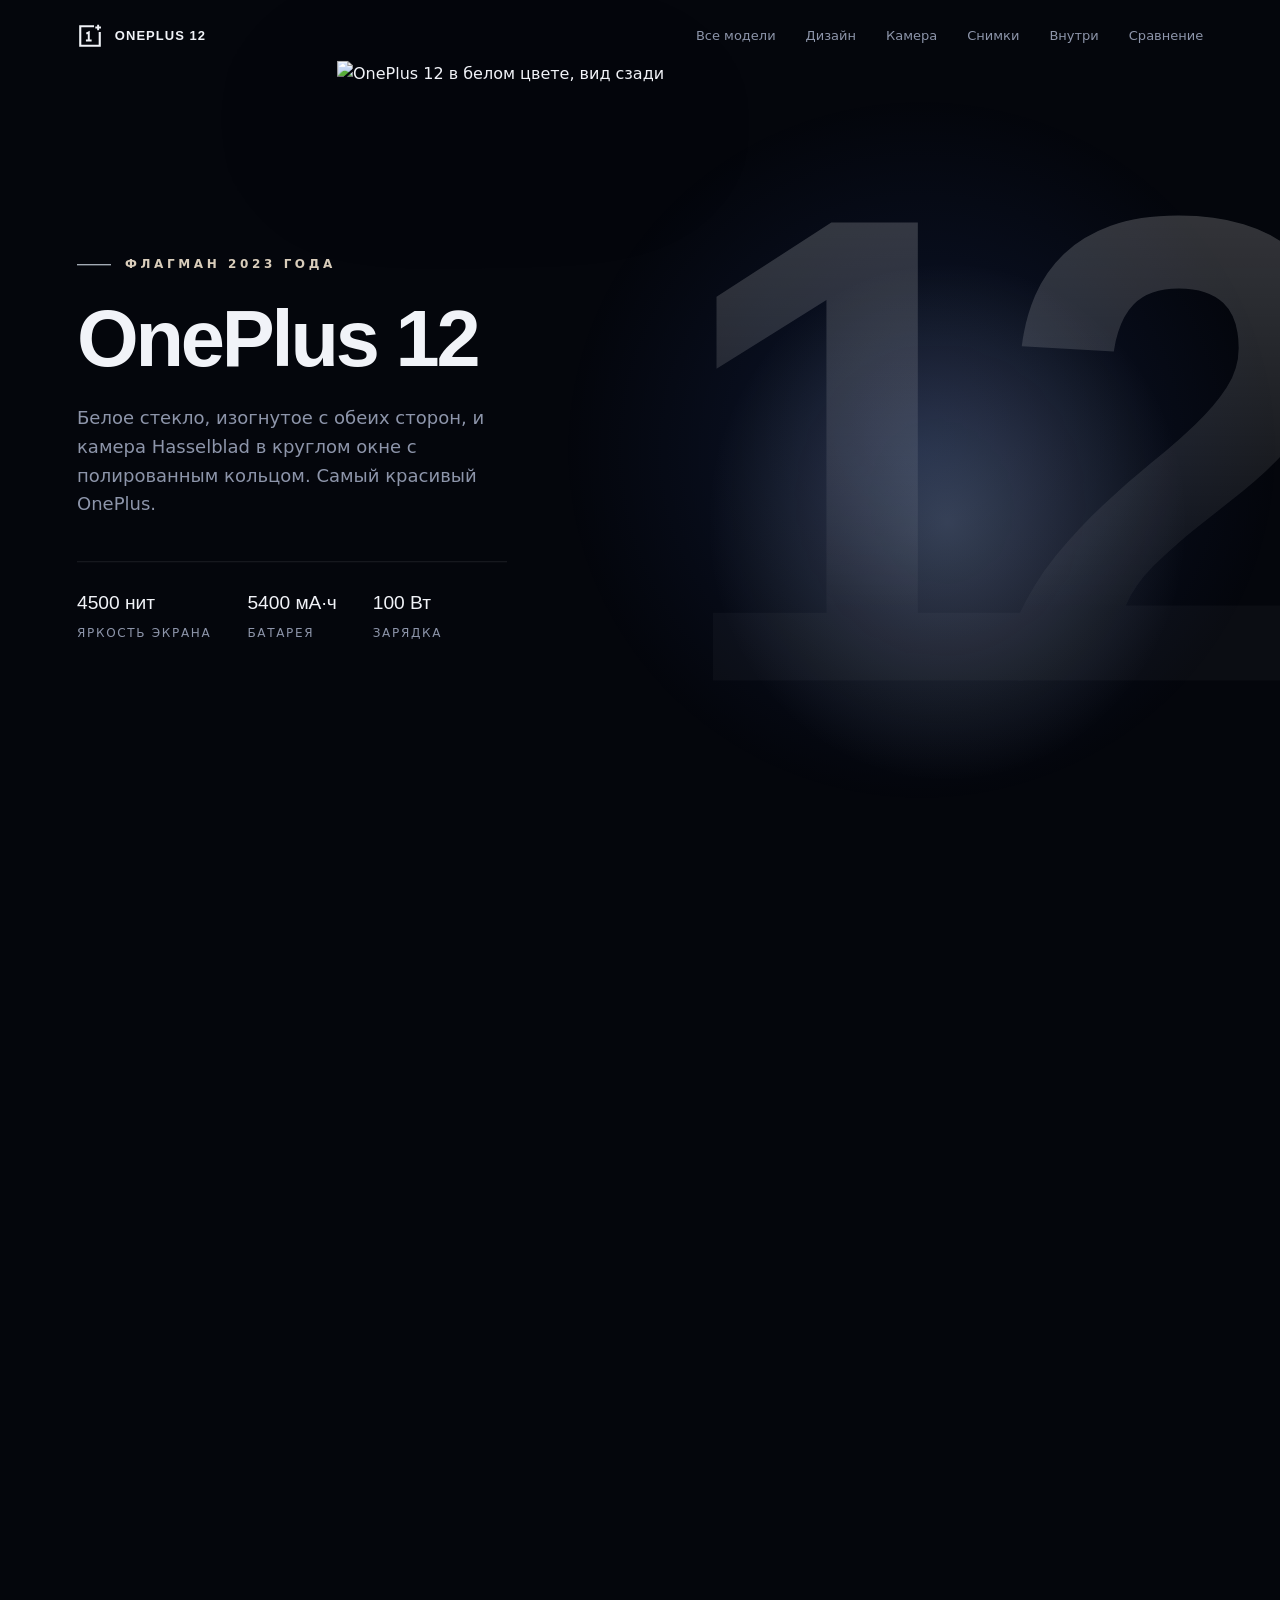
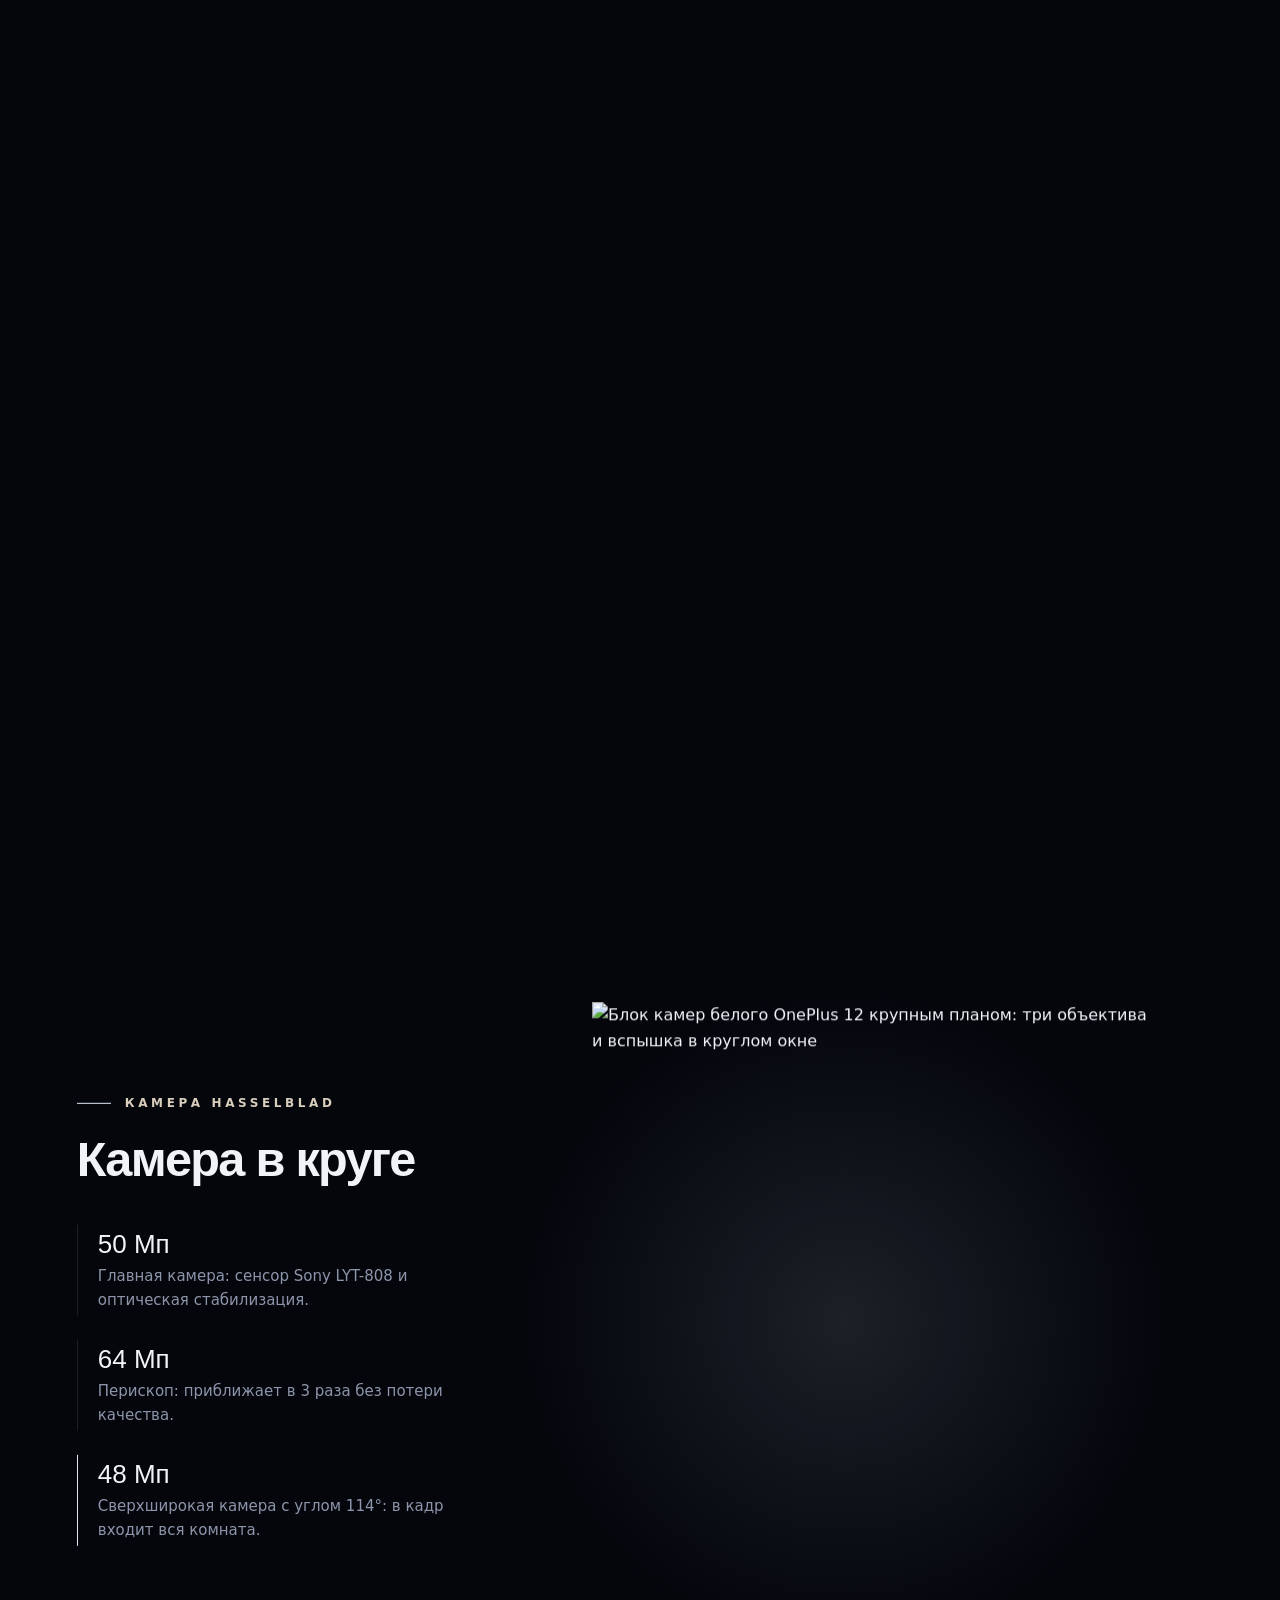
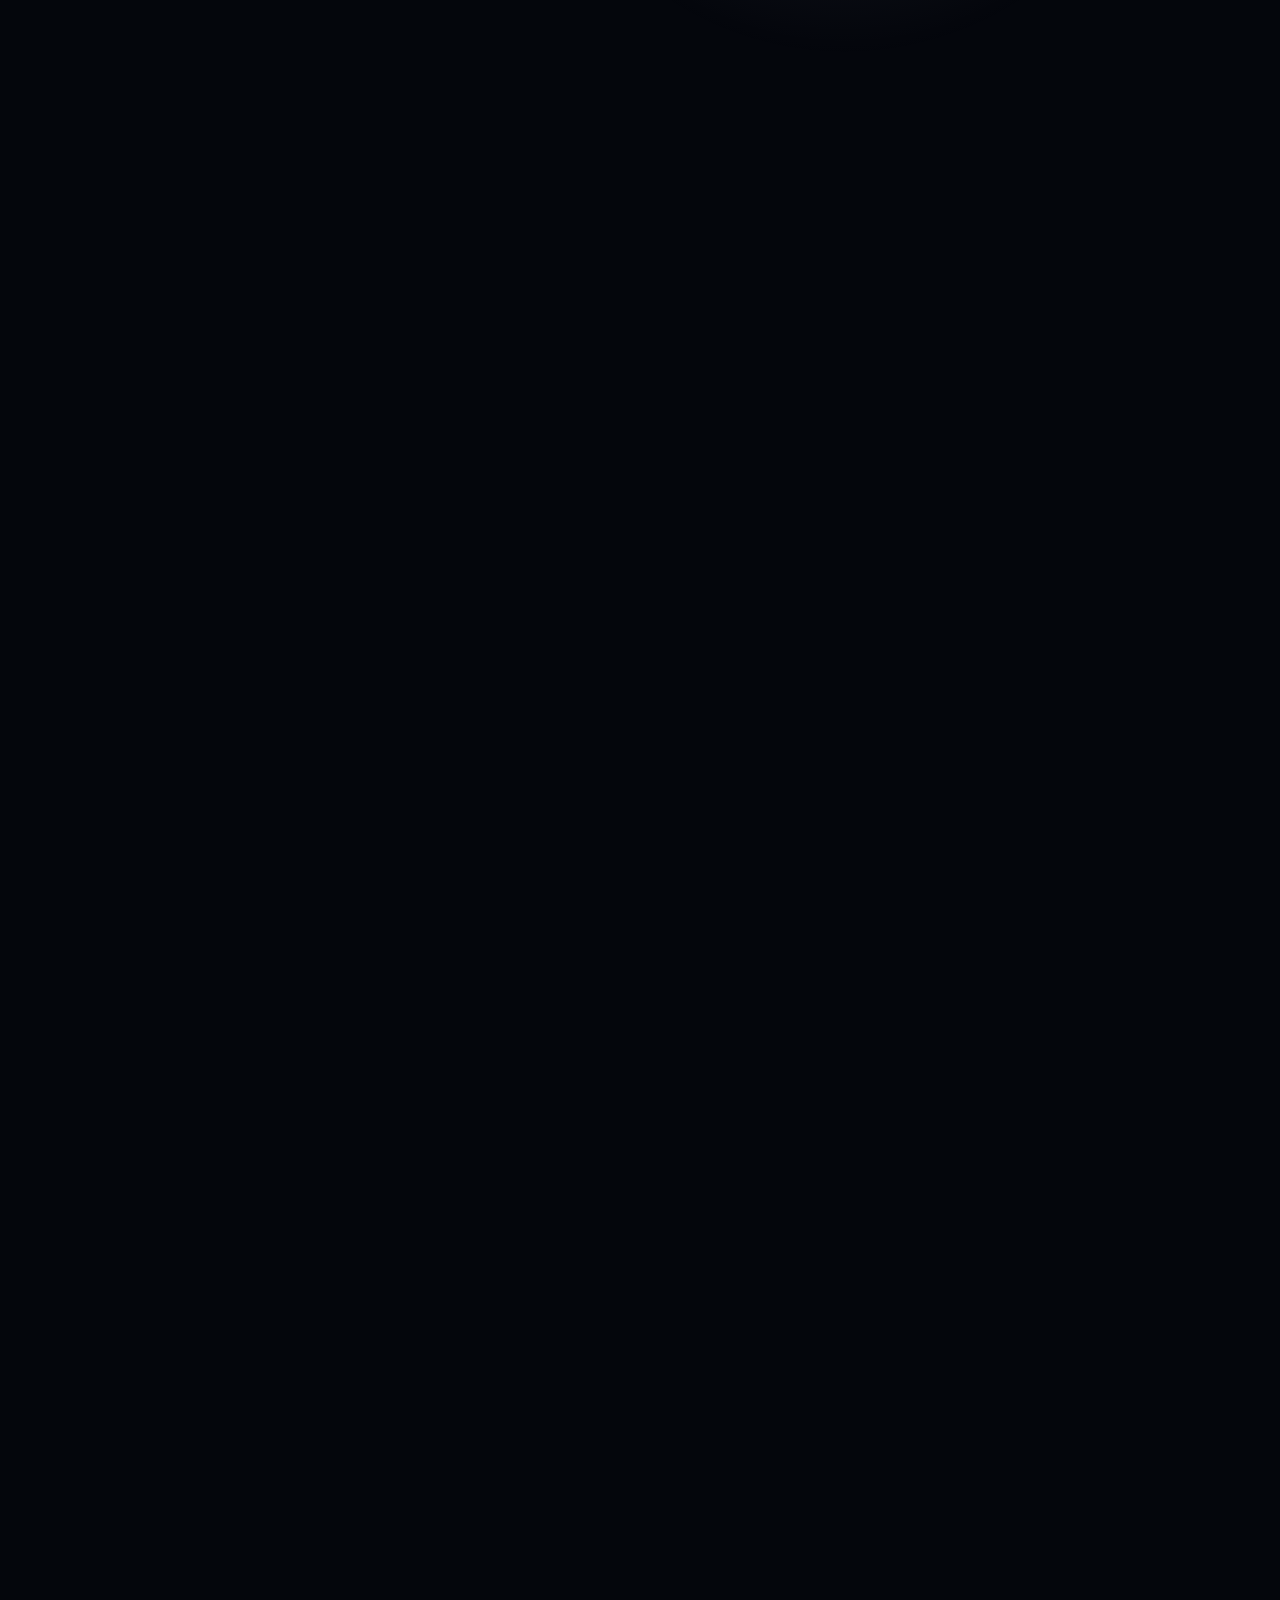
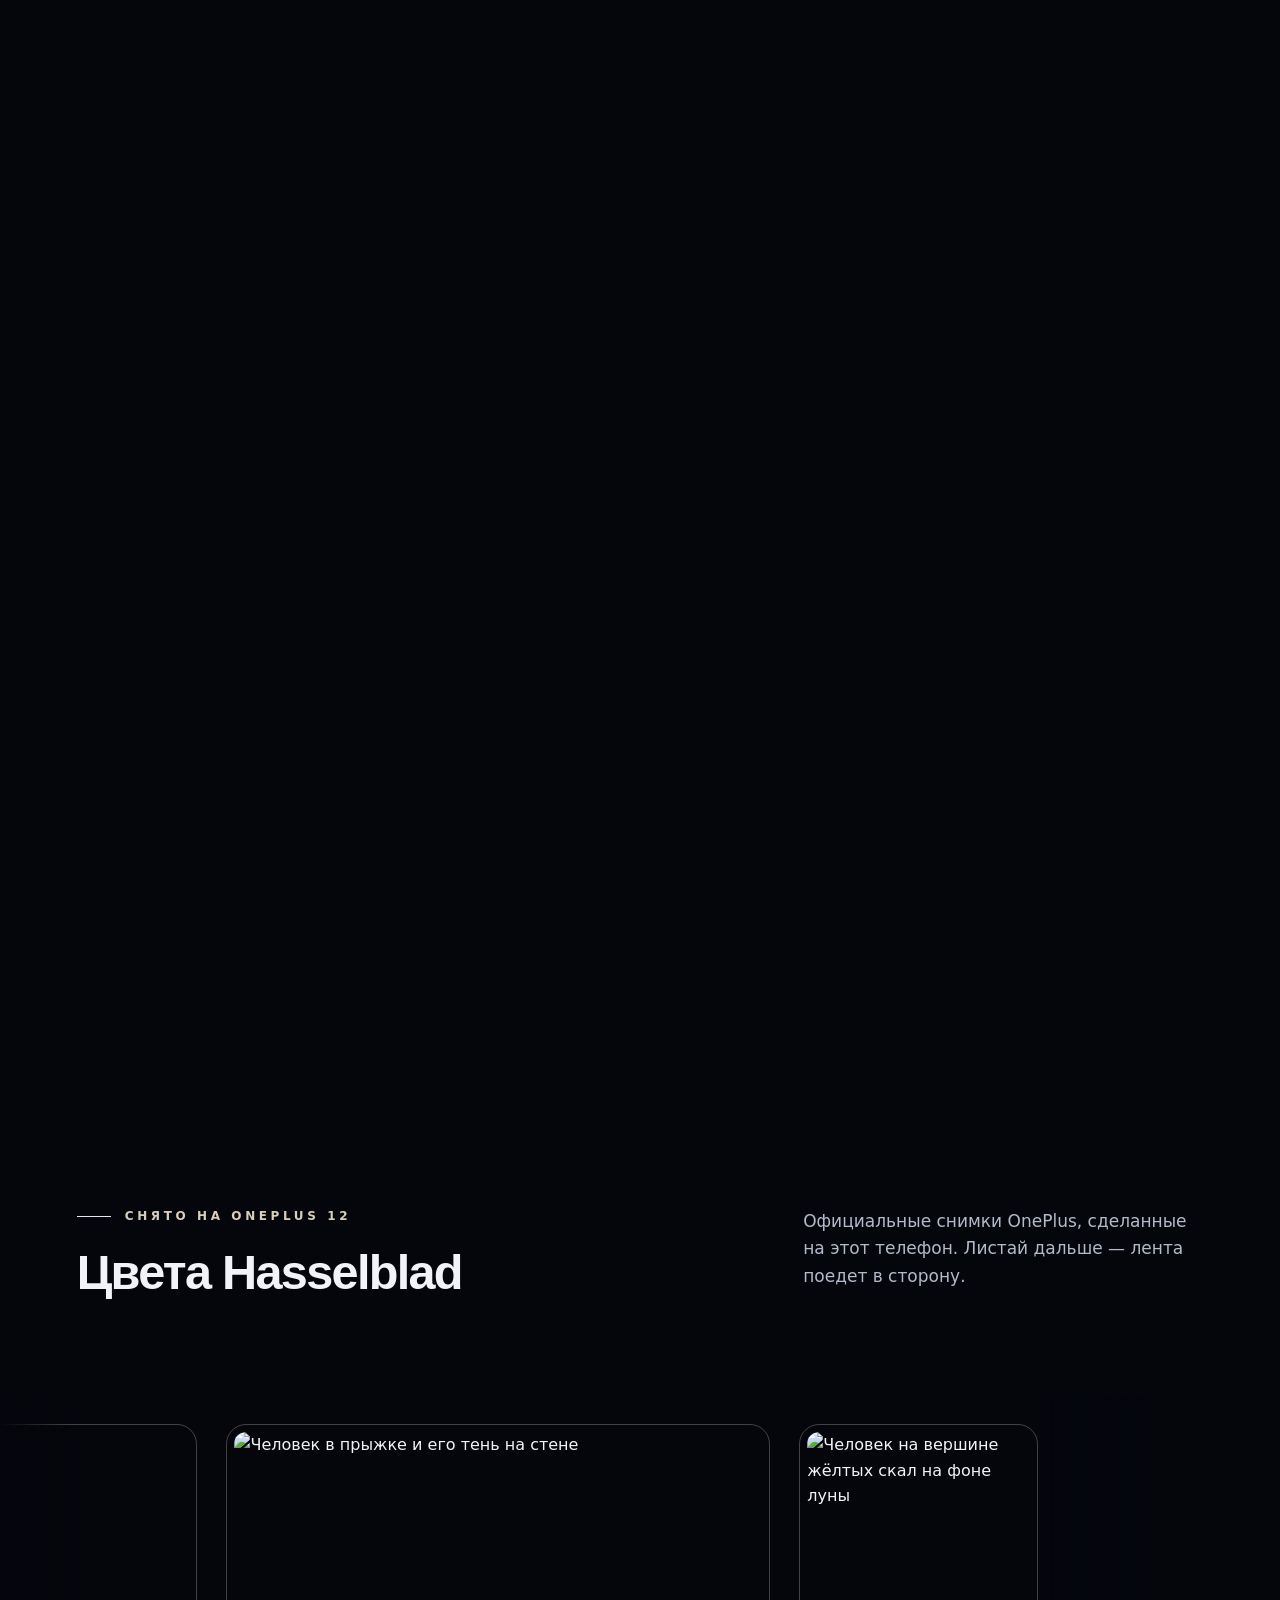
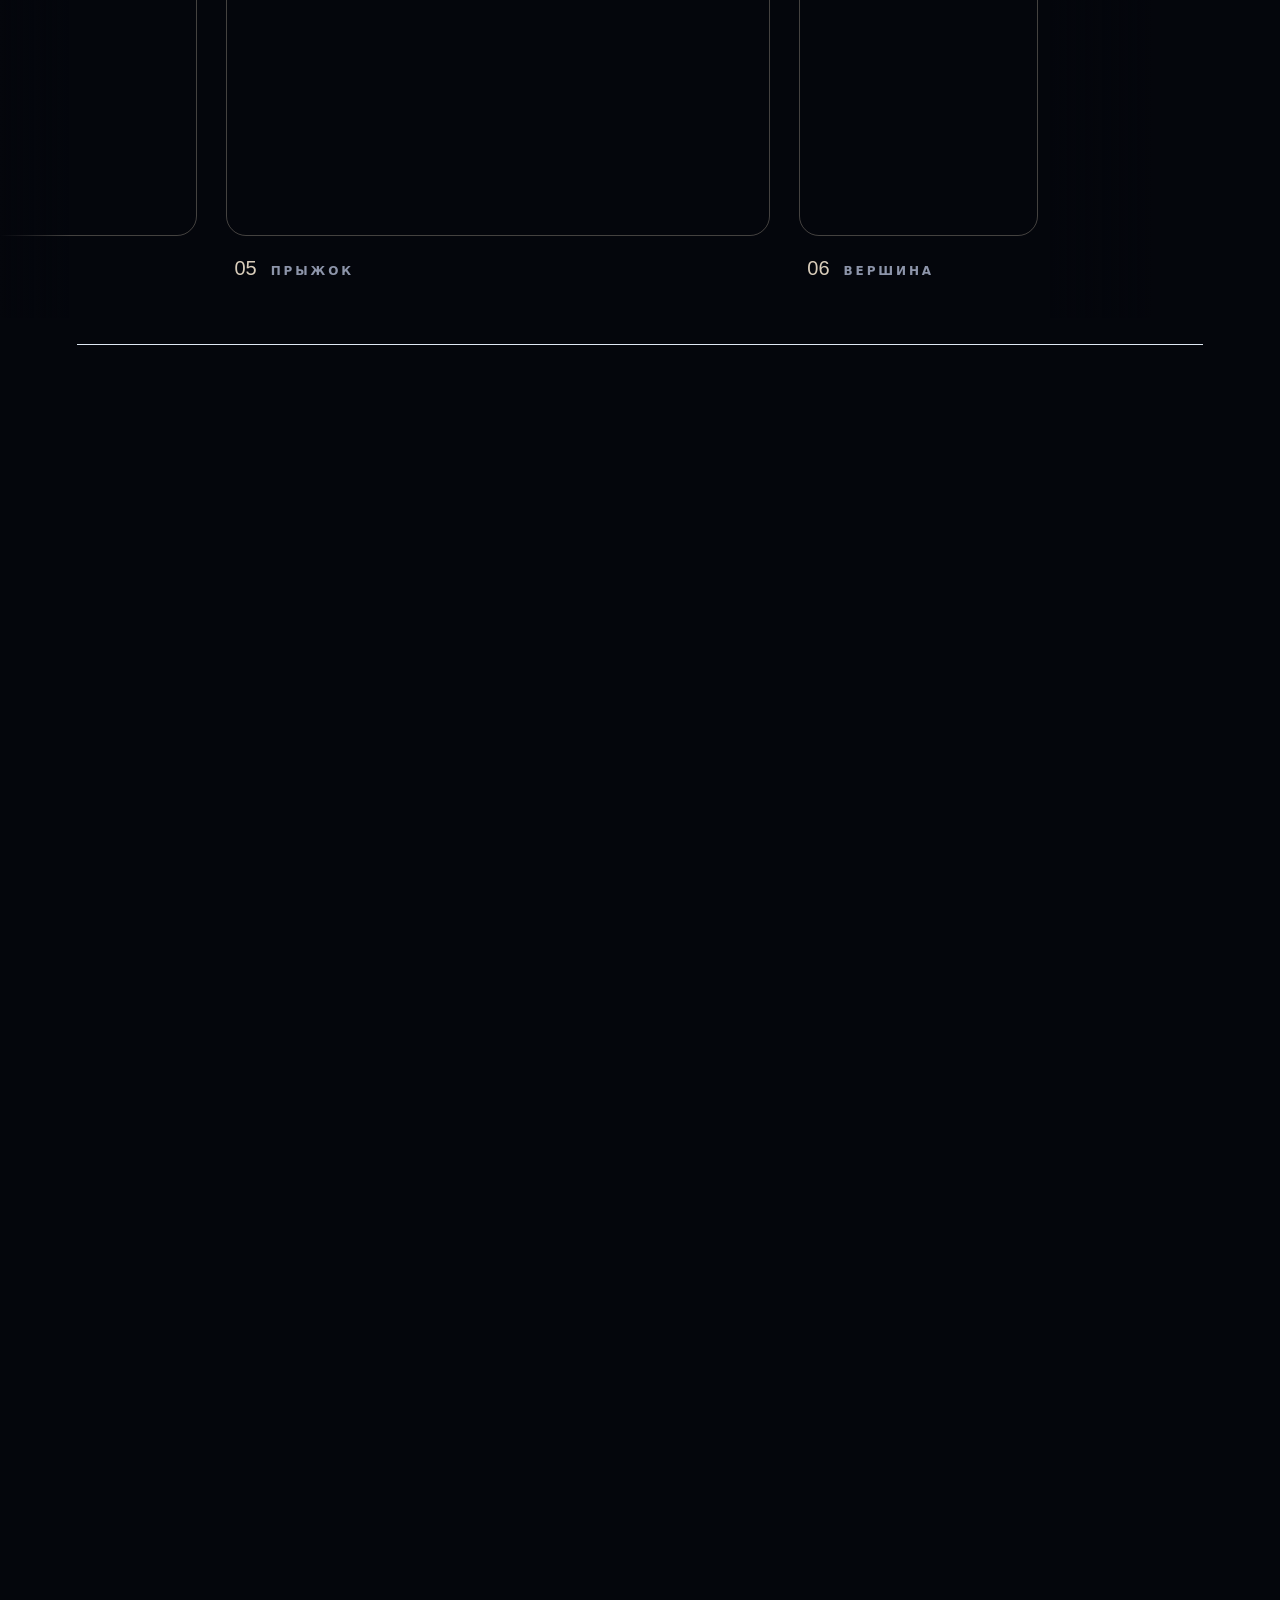
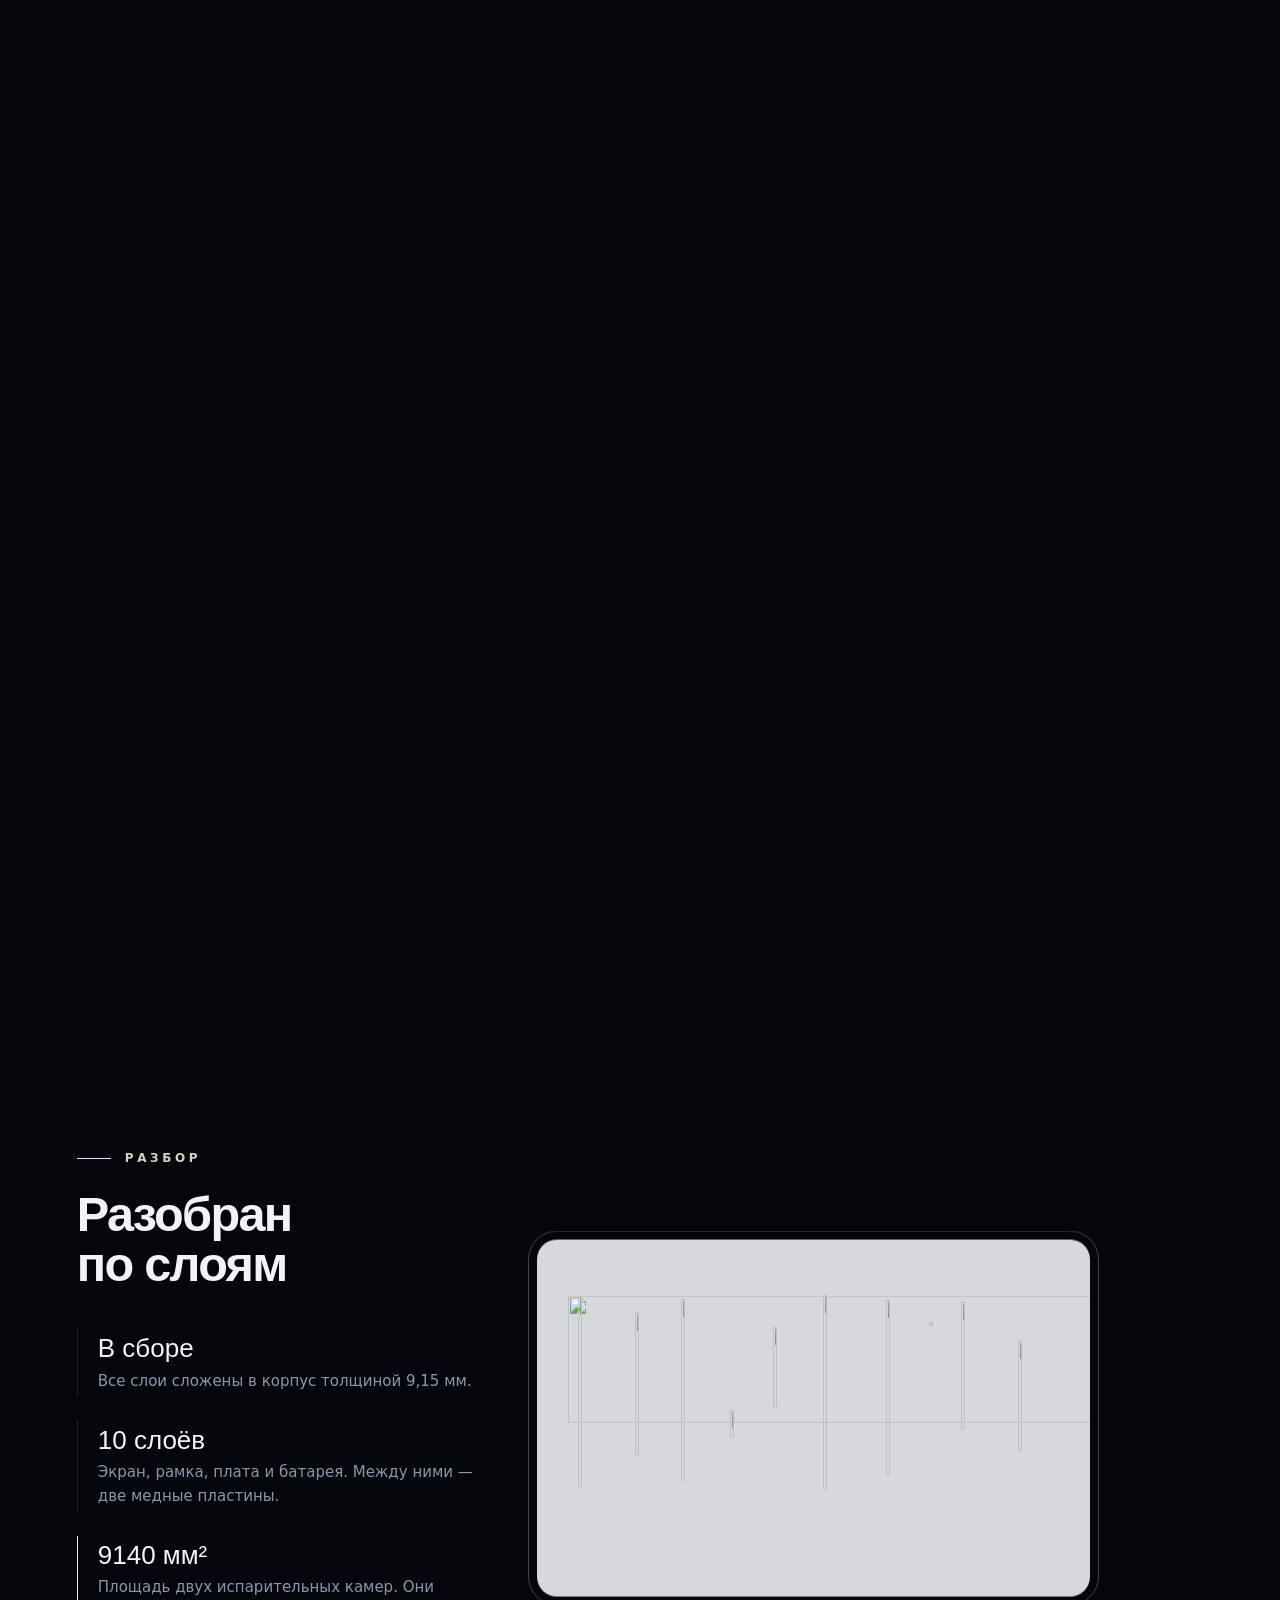
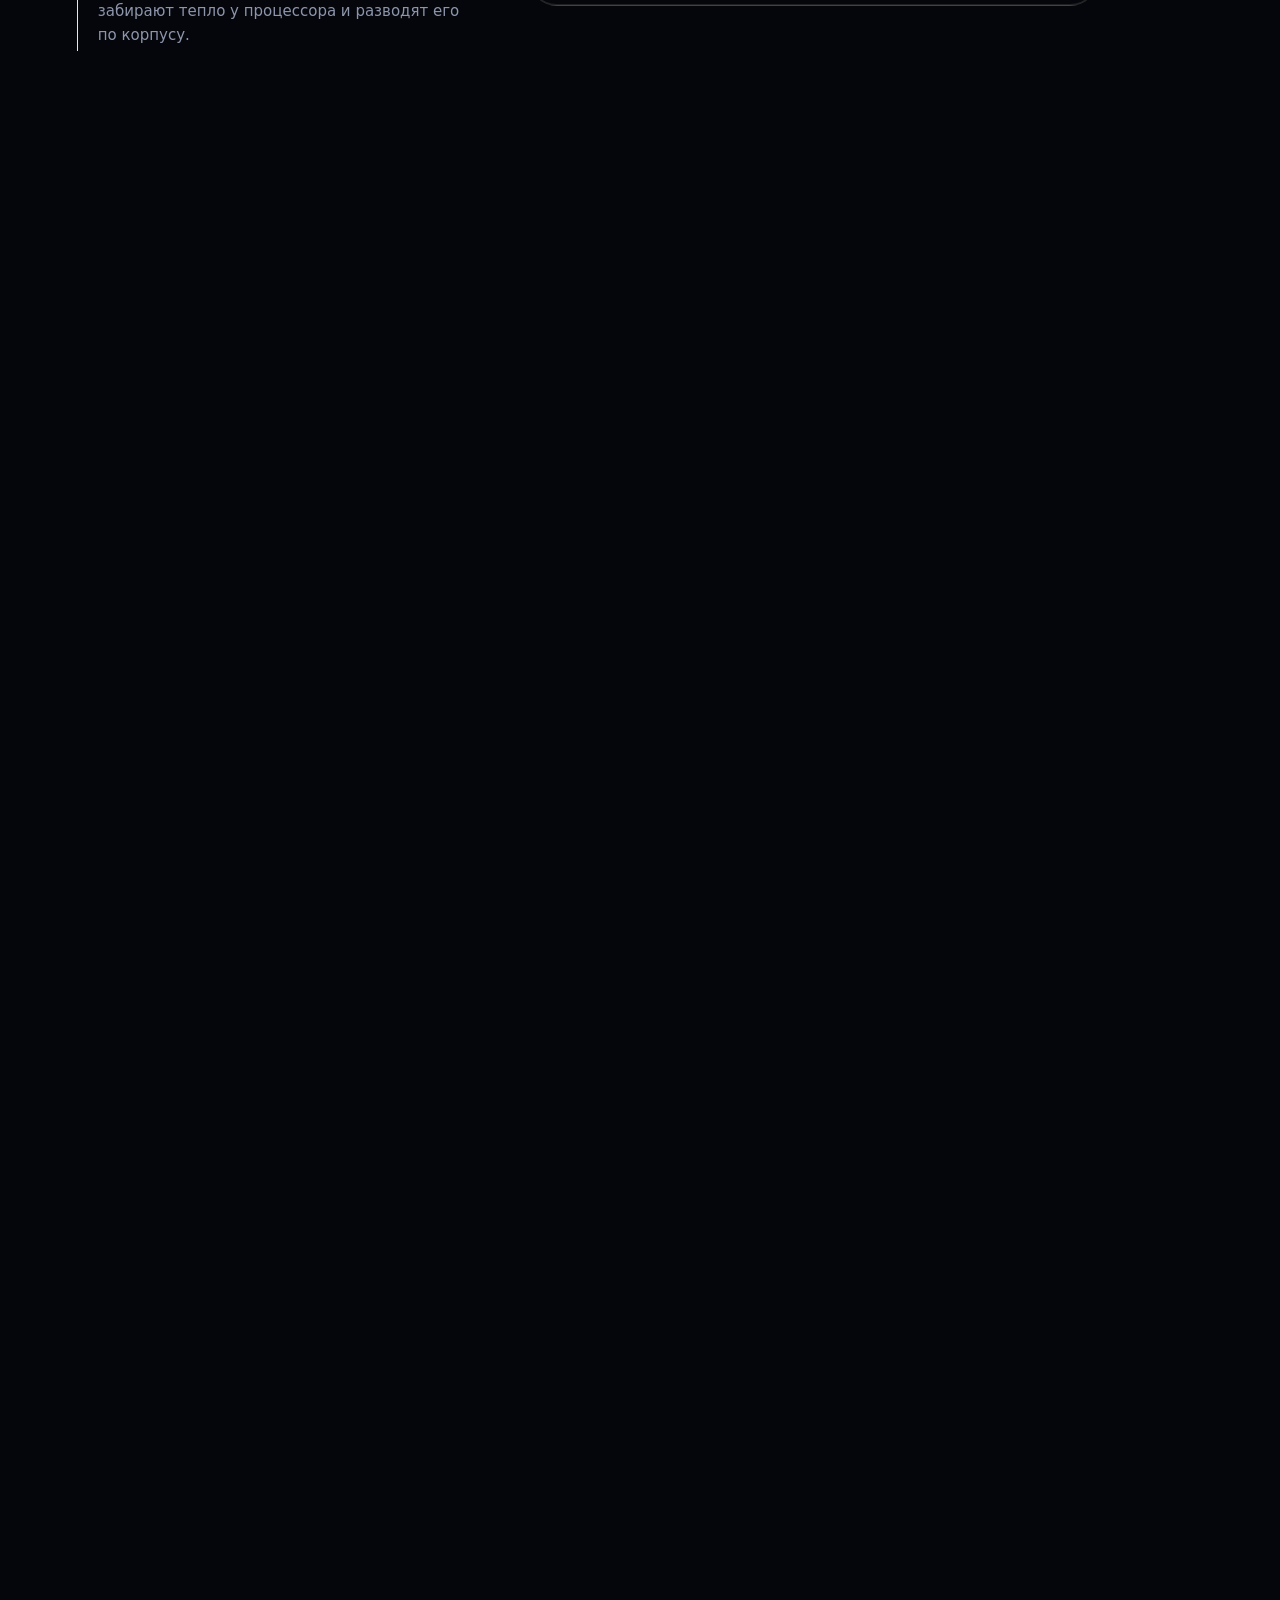
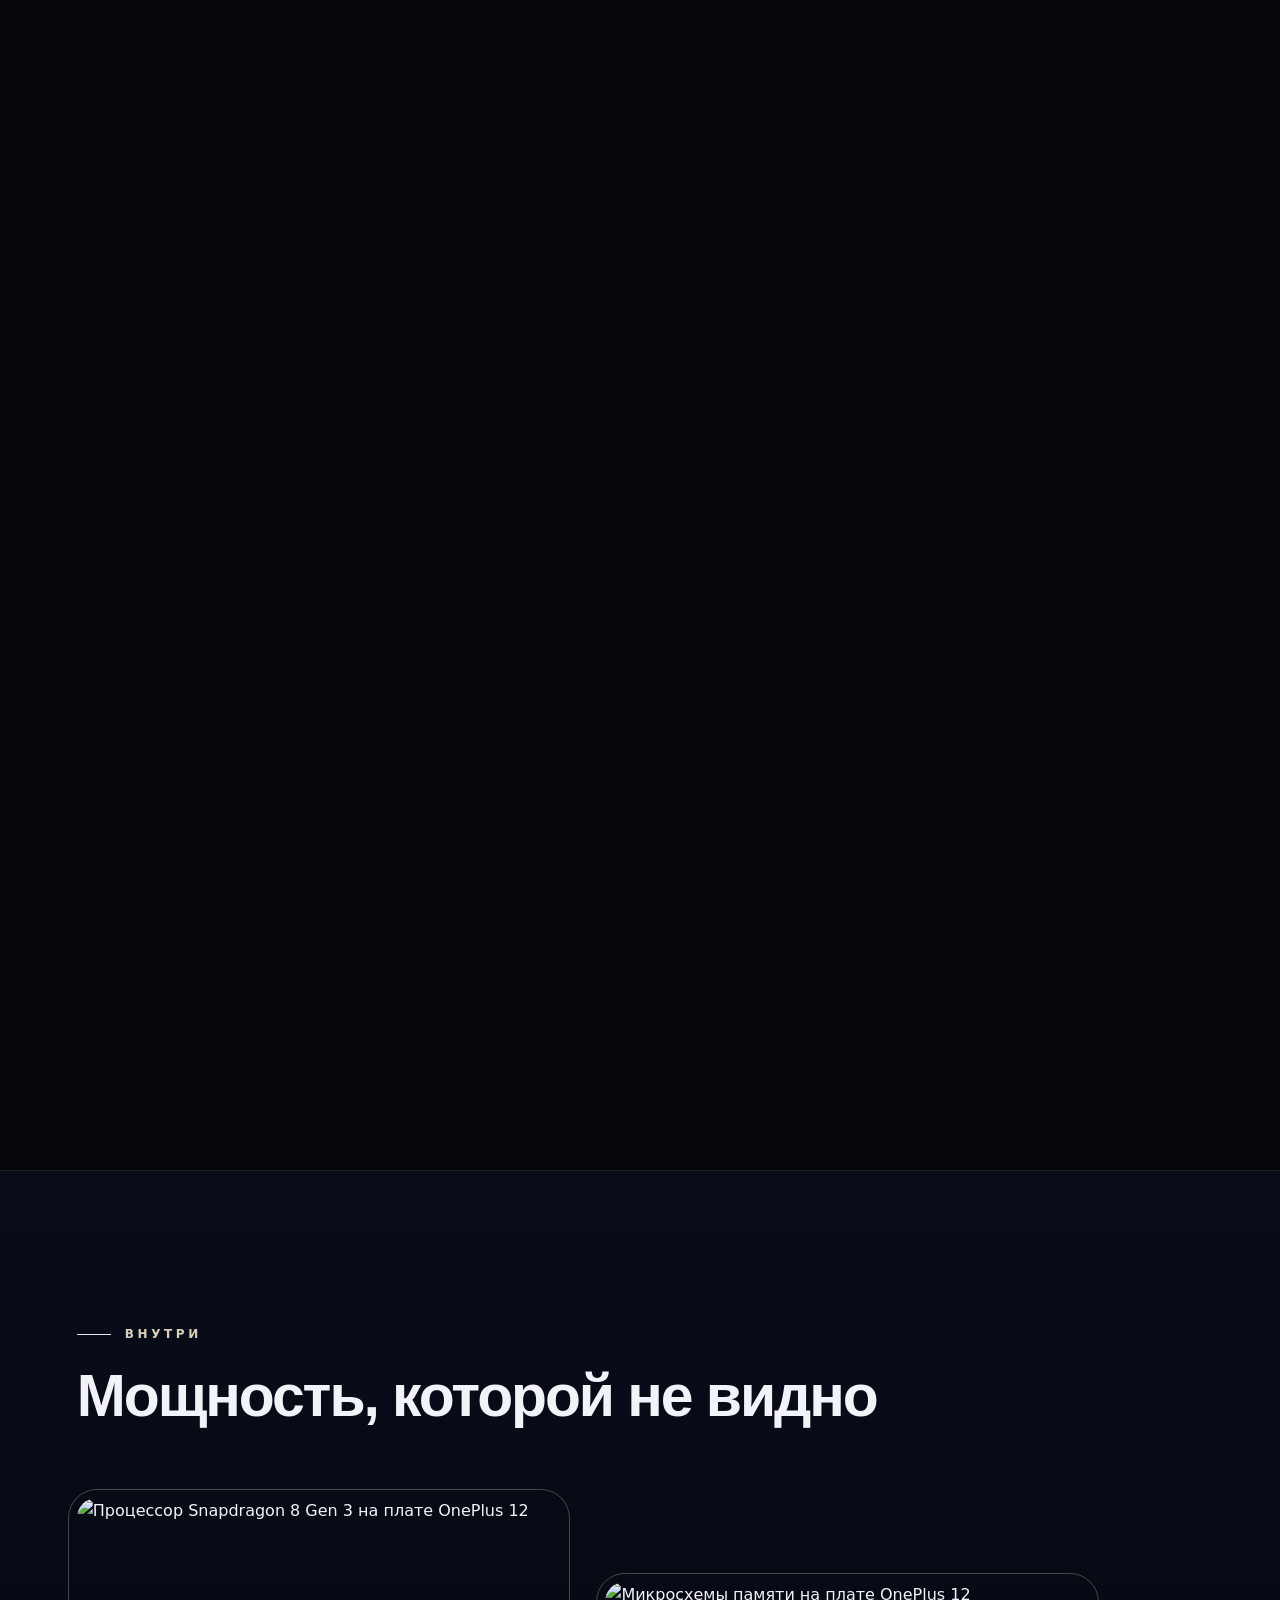
==== 12.html @ 69e53eea "Add files via upload" ====
<!DOCTYPE html>
<html lang="ru">
<head>
  <meta charset="UTF-8">
  <!-- Правила безопасности: странице разрешено брать скрипты, стили, шрифты и картинки только из папки самого сайта.
       Чужой скрипт, даже если его как-то подсунут в страницу, браузер не выполнит -->
  <meta http-equiv="Content-Security-Policy" content="default-src 'self'; script-src 'self'; style-src 'self' 'unsafe-inline'; img-src 'self' data: blob:; font-src 'self'; connect-src 'self' blob:; media-src 'self'; worker-src 'self' blob:; object-src 'none'; base-uri 'self'; form-action 'none'">
  <meta name="referrer" content="strict-origin-when-cross-origin">
  <meta name="viewport" content="width=device-width, initial-scale=1.0, viewport-fit=cover">
  <title>OnePlus 12 — обзор модели</title>
  <meta name="description" content="OnePlus 12 в белом цвете: дизайн, камера Hasselblad, снимки, разбор по слоям, экран на 4500 нит и сравнение с iPhone 15 Pro Max и Galaxy S23 Ultra.">
  <meta name="theme-color" content="#04060c">
  <link rel="icon" href="favicon.svg" type="image/svg+xml">
  <!-- шрифты лежат в папке сайта (fonts/); два главных начинают грузиться сразу, чтобы заголовки не «прыгали» -->
  <link rel="preload" as="font" type="font/woff2" href="fonts/Unbounded-cyrillic.woff2" crossorigin>
  <link rel="preload" as="font" type="font/woff2" href="fonts/Unbounded-latin.woff2" crossorigin>
  <link rel="preload" as="font" type="font/woff2" href="fonts/Onest-cyrillic.woff2" crossorigin>
  <link rel="preload" as="font" type="font/woff2" href="fonts/Onest-latin.woff2" crossorigin>
  <link rel="stylesheet" href="fonts/fonts.css?v=1">
  <link rel="stylesheet" href="style.css?v=34">
  <link rel="stylesheet" href="twelve.css?v=10">
</head>
<!-- data-phone — ключ модели в data.js; класс is-12 включает оформление этой страницы из twelve.css -->
<body class="is-12" data-phone="12">

  <a class="skip-link" href="#specs">Перейти к характеристикам</a>

  <header class="bar" id="bar">
    <a class="brand" href="index.html" aria-label="Ко всем моделям OnePlus">
      <svg class="brand-mark" viewBox="0 0 32 32" aria-hidden="true"><path d="M21 4H4v24h24V11" fill="none" stroke="currentColor" stroke-width="2.6"/><path d="M14.5 21.5v-10l-3 1.6M11 21.5h7M26 2v7M22.5 5.5h7" fill="none" stroke="currentColor" stroke-width="2.4"/></svg>
      <span id="brandName">OnePlus 12</span>
    </a>
    <nav class="bar-nav">
      <a href="index.html">Все модели</a>
      <a href="#design">Дизайн</a>
      <a href="#camera">Камера</a>
      <a href="#photos">Снимки</a>
      <a href="#inside">Внутри</a>
      <a href="#versus">Сравнение</a>
    </nav>
  </header>

  <!-- Боковая навигация: точка текущего раздела вытягивается и показывает название -->
  <nav class="rail" id="rail" aria-label="Разделы страницы">
    <a href="#design"><span>Дизайн</span></a>
    <a href="#camera"><span>Камера</span></a>
    <a href="#photos"><span>Снимки</span></a>
    <a href="#layers"><span>Слои</span></a>
    <a href="#inside"><span>Внутри</span></a>
    <a href="#specs"><span>Цифры</span></a>
    <a href="#versus"><span>Сравнение</span></a>
  </nav>

  <main id="top">

    <!-- ===== Первый экран: живой объёмный телефон в белом цвете. Пока экран листают, он разворачивается лицом ===== -->
    <!-- Каждая .scene задаёт длину прокрутки, а .pin внутри «прилипает» к экрану на это время -->
    <!-- Телефон рисует hero-live.js в холсте; пока он грузится, на его месте официальный снимок -->
    <section class="scene scene-hero" data-scene="hero">
      <div class="pin">
        <div class="glow glow-hero" aria-hidden="true"></div>
        <div class="bigword" id="heroWord" aria-hidden="true"></div>
        <div class="hero-phone" id="heroPhone"><img decoding="async" id="heroImage" src="assets/home/12-white.webp" alt="OnePlus 12 в белом цвете, вид сзади" width="1080" height="1080"><canvas id="heroCanvas" aria-hidden="true"></canvas></div>
        <div class="hero-copy" id="heroCopy">
          <p class="kicker" id="heroKicker"></p>
          <h1 id="heroName"></h1>
          <p class="lead" id="heroLead"></p>
          <ul class="facts" id="heroFacts"></ul>
        </div>
        <!-- второй текст первого экрана: появляется, когда телефон развернулся экраном -->
        <div class="hero-after" id="heroAfter">
          <p class="kicker">Экран</p>
          <h2>4500 нит</h2>
          <p class="shot-text">Экран 6,82 дюйма с разрешением 2K. В пике он светит на 4500 нит: когда OnePlus 12 вышел, ярче не было ни у одного телефона.</p>
          <ul class="stats">
            <li><b>6,82</b><span>дюйма</span></li>
            <li><b>120</b><span>Гц</span></li>
            <li><b>510</b><span>точек на дюйм</span></li>
          </ul>
        </div>
      </div>
    </section>

    <!-- ===== Дизайн: официальный снимок белого телефона проявляется кругом света, как от включённой лампы. Двигает twelve.js ===== -->
    <section class="scene scene-light" id="design" data-scene="light">
      <div class="pin">
        <div class="light-frame">
          <img decoding="async" class="light-image" src="assets/12/white.jpg" alt="Белый OnePlus 12 лежит на зеркальной поверхности, камерой к зрителю" width="1700" height="1747" loading="lazy">
        </div>
        <div class="light-rings" aria-hidden="true"><i></i><i></i><i></i></div>
        <div class="shot-copy">
          <p class="kicker">Цвет Glacial White</p>
          <h2>Белый, как ледник</h2>
          <p class="shot-text">Стекло изогнуто с обеих сторон, а рамка и кольцо вокруг камер отполированы до зеркала. Ни одной лишней линии.</p>
          <ul class="stats">
            <li><b>9,15</b><span>мм толщина</span></li>
            <li><b>220</b><span>граммов</span></li>
            <li><b>IP65</b><span>защита от воды</span></li>
          </ul>
        </div>
      </div>
    </section>

    <!-- ===== Камера: крупный официальный снимок белого телефона. Свет по очереди выделяет объективы, вокруг активного рисуется кольцо ===== -->
    <!-- data-on на снимке — номер выделенного объектива, его выставляет twelve.js; места объективов заданы в twelve.css -->
    <section class="scene scene-lens" id="camera" data-scene="lens">
      <div class="pin">
        <div class="glow glow-lens" aria-hidden="true"></div>
        <figure class="lens" id="lens">
          <img decoding="async" src="assets/12/camera-white.webp" alt="Блок камер белого OnePlus 12 крупным планом: три объектива и вспышка в круглом окне" width="1434" height="1700" loading="lazy">
          <i class="lens-spot" aria-hidden="true"></i>
          <!-- кольца стоят по центрам объективов на снимке (его размер 1434 × 1700); объективы сняты под углом, поэтому это овалы -->
          <svg class="lens-marks" viewBox="0 0 1434 1700" fill="none" aria-hidden="true">
            <ellipse data-lens="0" cx="532" cy="743" rx="146" ry="209" pathLength="100"/>
            <ellipse data-lens="1" cx="532" cy="1245" rx="146" ry="212" pathLength="100"/>
            <ellipse data-lens="2" cx="882" cy="786" rx="138" ry="204" pathLength="100"/>
          </svg>
        </figure>
        <div class="spin-copy">
          <p class="kicker">Камера Hasselblad</p>
          <h2>Камера в круге</h2>
          <ul class="steps">
            <li><b>50 Мп</b><span>Главная камера: сенсор Sony LYT-808 и оптическая стабилизация.</span></li>
            <li><b>64 Мп</b><span>Перископ: приближает в 3 раза без потери качества.</span></li>
            <li><b>48 Мп</b><span>Сверхширокая камера с углом 114°: в кадр входит вся комната.</span></li>
          </ul>
        </div>
      </div>
    </section>

    <!-- ===== Снимки: лента официальных фотографий едет в сторону, пока экран листают. Двигает twelve.js ===== -->
    <!-- --ratio — пропорции снимка (ширина к высоте): по ним лента знает свою длину ещё до загрузки картинок -->
    <section class="scene scene-strip" id="photos" data-scene="strip">
      <div class="pin">
        <div class="strip-head">
          <div>
            <p class="kicker">Снято на OnePlus 12</p>
            <h2>Цвета Hasselblad</h2>
          </div>
          <p class="shot-text">Официальные снимки OnePlus, сделанные на этот телефон. Листай дальше — лента поедет в сторону.</p>
        </div>
        <div class="strip" id="strip">
          <figure style="--ratio: 1.333"><img decoding="async" src="assets/12/photo-1.jpg" alt="Одинокое дерево в озере на фоне гор" loading="lazy"><figcaption><b>01</b><span>Озеро</span></figcaption></figure>
          <figure style="--ratio: 0.75"><img decoding="async" src="assets/12/photo-2.jpg" alt="Дорога среди красных скал" loading="lazy"><figcaption><b>02</b><span>Дорога</span></figcaption></figure>
          <figure style="--ratio: 1.334"><img decoding="async" src="assets/12/photo-3.jpg" alt="Артист в маске выдувает огонь" loading="lazy"><figcaption><b>03</b><span>Огонь</span></figcaption></figure>
          <figure style="--ratio: 1.769"><img decoding="async" src="assets/12/photo-4.jpg" alt="Луна над острой скалой" loading="lazy"><figcaption><b>04</b><span>Луна</span></figcaption></figure>
          <figure style="--ratio: 1.333"><img decoding="async" src="assets/12/photo-5.jpg" alt="Человек в прыжке и его тень на стене" loading="lazy"><figcaption><b>05</b><span>Прыжок</span></figcaption></figure>
          <figure style="--ratio: 0.5625"><img decoding="async" src="assets/12/photo-6.jpg" alt="Человек на вершине жёлтых скал на фоне луны" loading="lazy"><figcaption><b>06</b><span>Вершина</span></figcaption></figure>
        </div>
        <div class="strip-bar" aria-hidden="true"><i></i></div>
      </div>
    </section>

    <!-- ===== Слои: то, что под задней крышкой, раскладывается на десять официальных слоёв. Двигает twelve.js ===== -->
    <!-- Каждый слой — вырезка из общего кадра 2464 × 1388: --x, --y — её место в кадре, --w, --h — размер -->
    <!-- Самой крышки здесь нет: на официальном кадре она чёрная, а страница про белый телефон -->
    <section class="scene scene-layers" id="layers" data-scene="layers">
      <div class="pin">
        <div class="vitrine" id="layersBox" aria-hidden="true">
          <div class="layers">
            <img decoding="async" class="layers-smoke" src="assets/12/layer-smoke.webp" alt="" loading="lazy">
            <img decoding="async" class="layer" src="assets/12/layer-9.webp" alt="" style="--x: 2004; --y: 349; --w: 138; --h: 824">
            <img decoding="async" class="layer" src="assets/12/layer-8.webp" alt="" style="--x: 1749; --y: 176; --w: 170; --h: 887">
            <img decoding="async" class="layer" src="assets/12/layer-7.webp" alt="" style="--x: 1606; --y: 201; --w: 100; --h: 95">
            <img decoding="async" class="layer" src="assets/12/layer-6.webp" alt="" style="--x: 1415; --y: 168; --w: 184; --h: 1041">
            <img decoding="async" class="layer" src="assets/12/layer-5.webp" alt="" style="--x: 1135; --y: 146; --w: 201; --h: 1099">
            <img decoding="async" class="layer" src="assets/12/layer-4.webp" alt="" style="--x: 914; --y: 288; --w: 135; --h: 709">
            <img decoding="async" class="layer" src="assets/12/layer-3.webp" alt="" style="--x: 719; --y: 656; --w: 136; --h: 418">
            <img decoding="async" class="layer" src="assets/12/layer-2.webp" alt="" style="--x: 503; --y: 164; --w: 162; --h: 1062">
            <img decoding="async" class="layer" src="assets/12/layer-1.webp" alt="" style="--x: 299; --y: 226; --w: 124; --h: 940">
            <img decoding="async" class="layer" src="assets/12/layer-0.webp" alt="" style="--x: 44; --y: 152; --w: 174; --h: 1085">
          </div>
        </div>
        <div class="spin-copy">
          <p class="kicker">Разбор</p>
          <h2>Разобран по слоям</h2>
          <ul class="steps">
            <li><b>В сборе</b><span>Все слои сложены в корпус толщиной 9,15 мм.</span></li>
            <li><b>10 слоёв</b><span>Экран, рамка, плата и батарея. Между ними — две медные пластины.</span></li>
            <li><b>9140 мм²</b><span>Площадь двух испарительных камер. Они забирают тепло у процессора и разводят его по корпусу.</span></li>
          </ul>
        </div>
      </div>
    </section>

    <!-- ===== Внутри: четыре официальных кадра в рамках, подписи стоят под ними ===== -->
    <section class="section section-line" id="inside">
      <div class="wrap">
        <p class="kicker reveal">Внутри</p>
        <h2 class="section-title reveal">Мощность, которой не видно</h2>
        <div class="tiles">
          <figure class="tile reveal">
            <div class="tile-photo"><img decoding="async" src="assets/12/tile-chip.jpg" alt="Процессор Snapdragon 8 Gen 3 на плате OnePlus 12" width="1200" height="949" loading="lazy"></div>
            <figcaption><b>Snapdragon 8 Gen 3</b><span>Самый мощный процессор для Android на момент выхода.</span></figcaption>
          </figure>
          <figure class="tile reveal">
            <div class="tile-photo"><img decoding="async" src="assets/12/tile-memory.jpg" alt="Микросхемы памяти на плате OnePlus 12" width="1200" height="949" loading="lazy"></div>
            <figcaption><b>До 16 и 512 ГБ</b><span>Оперативная память LPDDR5X и быстрый накопитель UFS 4.0.</span></figcaption>
          </figure>
          <figure class="tile reveal">
            <div class="tile-photo"><img decoding="async" src="assets/12/tile-power.jpg" alt="OnePlus 12 в разрезе: батарея и кабель зарядки" width="720" height="480" loading="lazy"></div>
            <figcaption><b>5400 мА·ч и 100 Вт</b><span>От 1 до 100% за 26 минут по проводу. Без провода — 50 Вт: быстрее, чем проводная зарядка у iPhone и Galaxy того года.</span></figcaption>
          </figure>
          <figure class="tile reveal">
            <div class="tile-photo"><img decoding="async" src="assets/12/tile-motor.jpg" alt="Вибромотор OnePlus 12 на плате" width="720" height="480" loading="lazy"></div>
            <figcaption><b>Вибромотор 602 мм³</b><span>Крупный линейный мотор: отклик короткий и плотный, как у настоящей кнопки.</span></figcaption>
          </figure>
        </div>
      </div>
    </section>

    <!-- ===== Цифры ===== -->
    <section class="section" id="specs">
      <div class="wrap">
        <p class="kicker reveal">В цифрах</p>
        <h2 class="section-title reveal" id="specsTitle"></h2>
        <div class="spec-grid" id="specGrid"></div>
      </div>
    </section>

    <!-- ===== Сравнение с теми, кто уже продавался, когда OnePlus 12 вышел ===== -->
    <section class="section section-line" id="versus">
      <div class="wrap">
        <h2 class="section-title versus-title reveal">Против iPhone 15 Pro Max<br>и Galaxy S23 Ultra</h2>
        <!-- счёт побед и сама таблица: их собирает page.js из data.js -->
        <div class="score" id="score"></div>
        <div class="versus" id="versusTable"></div>
      </div>
    </section>

  </main>

  <footer class="footer">
    <div class="wrap footer-row">
      <span class="footer-brand">OnePlus 12</span>
      <p>Неофициальный фан-сайт, не связан с компанией OnePlus. Изображения телефона и снимки с его камеры — с официального сайта oneplus.com. Характеристики из открытых источников, цены стартовые для США. Соперники — модели, которые уже продавались, когда OnePlus 12 вышел.</p>
    </div>
  </footer>

  <script src="data.js?v=33"></script>
  <!-- twelve.js добавляет сцены этой страницы, поэтому стоит перед общим page.js -->
  <script src="twelve.js?v=3"></script>
  <script src="page.js?v=29"></script>
  <script type="module" src="hero-live.js?v=13"></script>
</body>
</html>
---- style.css ----
/* Тёмная палитра с фотографии часов: почти чёрный синий (ремешок), сталь, воронёный синий (стрелки)
   и тёплый песочно-золотой (механизм и сам телефон в цвете Sand Storm) */
:root {
  --bg: #04060c;
  --bg-2: #090d1a;
  --text: #f1f3f8;
  --muted: #8d95aa;
  --steel: #c7cdd7;
  --accent: #4c7dff;
  --sand: #d9cdbb;
  --gold: #f0c468;
  --line: rgb(255 255 255 / 0.1);
  --display: "Unbounded", "Onest", sans-serif;
  --body: "Onest", system-ui, sans-serif;
  --ease: cubic-bezier(0.2, 0.8, 0.2, 1);
  /* поля страницы; у телефона с вырезом, повёрнутого боком, поле не меньше выреза */
  --side: max(6vw, calc((100vw - 1320px) / 2), env(safe-area-inset-left), env(safe-area-inset-right));
}

* { box-sizing: border-box; margin: 0; padding: 0; }

html { scroll-behavior: smooth; scroll-padding-top: 0; background: var(--bg); scrollbar-color: #2a3350 var(--bg); }

body {
  font-family: var(--body);
  font-size: 16px;
  line-height: 1.6;
  color: var(--text);
  background: var(--bg);
  cursor: default;
  -webkit-font-smoothing: antialiased;
}

a { color: inherit; text-decoration: none; }
ul { list-style: none; }
img { display: block; }
button { font: inherit; color: inherit; border: 0; background: none; }
a, button, a *, button * { cursor: pointer; }
h1, h2, .bar, .kicker, .facts, .steps, .stats, .swatches, .spec, .versus, .hint { -webkit-user-select: none; user-select: none; }

::selection { background: var(--accent); color: #fff; }
:focus-visible { outline: 2px solid var(--accent); outline-offset: 4px; }

.wrap { width: min(1320px, 100% - 2 * max(6vw, env(safe-area-inset-left), env(safe-area-inset-right))); margin-inline: auto; }

.skip-link {
  position: fixed;
  top: 10px; left: 10px;
  z-index: 100;
  padding: 12px 18px;
  font-weight: 600;
  color: var(--bg);
  background: var(--text);
  border-radius: 10px;
  transform: translateY(-250%);
  transition: transform 0.2s;
}
.skip-link:focus { transform: none; }

/* маленькая подпись над заголовком */
.kicker { display: flex; align-items: center; gap: 14px; font-size: 12px; font-weight: 600; letter-spacing: 0.3em; text-transform: uppercase; color: var(--sand); }
.kicker::before { content: ""; width: 34px; height: 1px; background: currentColor; }

/* ---------- Шапка ---------- */

.bar {
  position: fixed;
  top: 0; left: 0; right: 0;
  z-index: 50;
  display: flex;
  align-items: center;
  justify-content: space-between;
  padding: max(18px, env(safe-area-inset-top)) var(--side) 18px;
  transition: background 0.4s, padding 0.4s, border-color 0.4s;
  border-bottom: 1px solid transparent;
}
.bar.is-scrolled { padding-block: max(12px, env(safe-area-inset-top)) 12px; background: rgb(4 6 12 / 0.92); border-color: var(--line); }

.brand { display: flex; align-items: center; gap: 12px; font-family: var(--display); font-size: 13px; font-weight: 600; letter-spacing: 0.08em; text-transform: uppercase; }
.brand-mark { width: 26px; height: 26px; }

.bar-nav { display: flex; gap: 30px; font-size: 13px; font-weight: 500; color: var(--muted); }
.bar-nav a { padding: 8px 0; transition: color 0.25s; }
.bar-nav a:hover { color: var(--text); }
.bar-nav a:active, .brand:active { color: var(--gold); }

/* ---------- Меню на телефоне: кнопка в шапке открывает список разделов на весь экран (их собирает page.js) ---------- */

.menu-button { display: none; position: relative; flex: none; width: 44px; height: 44px; margin: -8px -10px -8px 0; border-radius: 12px; transition: background 0.2s; }
.menu-button i { position: absolute; left: 11px; right: 11px; height: 2px; border-radius: 2px; background: currentColor; transition: transform 0.35s var(--ease), top 0.35s var(--ease); }
.menu-button i:first-child { top: 17px; }
.menu-button i:last-child { top: 25px; }
.menu-button:active { background: rgb(255 255 255 / 0.1); }
/* открытое меню: две черты складываются в крестик */
.menu-open .menu-button i { top: 21px; }
.menu-open .menu-button i:first-child { transform: rotate(45deg); }
.menu-open .menu-button i:last-child { transform: rotate(-45deg); }
.menu-open .bar { background: none; border-color: transparent; }

.menu { position: fixed; inset: 0; z-index: 45; display: grid; align-content: center; padding: 84px var(--side) max(32px, env(safe-area-inset-bottom)); counter-reset: item; background: rgb(4 6 12 / 0.98); opacity: 0; visibility: hidden; overflow-y: auto; overscroll-behavior: contain; transition: opacity 0.3s, visibility 0.3s; }
.menu-open .menu { opacity: 1; visibility: visible; }
/* строки меню выезжают по очереди: --i выставляет page.js */
.menu a { display: flex; align-items: baseline; gap: 16px; min-height: 56px; padding: 12px 0; font-family: var(--display); font-size: clamp(22px, 6.4vw, 30px); font-weight: 600; line-height: 1.15; letter-spacing: -0.03em; border-bottom: 1px solid var(--line); opacity: 0; translate: 0 14px; transition: opacity 0.4s var(--ease), translate 0.4s var(--ease), color 0.2s; transition-delay: calc(var(--i, 0) * 40ms + 60ms); }
.menu a::before { content: counter(item, decimal-leading-zero); counter-increment: item; flex: none; font-size: 11px; font-weight: 400; letter-spacing: 0.2em; color: var(--gold); }
.menu-open .menu a { opacity: 1; translate: 0 0; }
.menu a:active { color: var(--gold); }

/* узкое окно или телефон боком: ссылки шапки уступают место кнопке (на главной ссылок две, они остаются) */
@media (max-width: 900px), (orientation: landscape) and (max-height: 480px) {
  body:not(.home) .bar-nav { display: none; }
  .menu-button { display: block; }
}

/* ---------- Сцены: .scene задаёт длину прокрутки, .pin прилипает к экрану ---------- */

.scene { position: relative; }
.pin { position: sticky; top: 0; height: 100vh; height: 100svh; overflow: hidden; }
.scene-hero { height: 190vh; }
.scene-spin { height: 340vh; }
.scene-shot { height: 220vh; }

.glow { position: absolute; inset: 0; pointer-events: none; }

/* ---------- Первый экран ---------- */

.glow-hero {
  background:
    radial-gradient(52% 60% at 70% 50%, rgb(76 125 255 / 0.2), transparent 70%),
    radial-gradient(34% 40% at 74% 62%, rgb(217 205 187 / 0.14), transparent 70%);
}

/* крупная цифра за телефоном: сдвиг выставляет page.js */
.bigword {
  position: absolute;
  top: 50%; right: -3vw;
  translate: 0 -50%;
  font-family: var(--display);
  font-size: 74vh;
  font-weight: 800;
  line-height: 0.8;
  letter-spacing: -0.07em;
  white-space: nowrap;
  background: linear-gradient(180deg, rgb(255 255 255 / 0.2), rgb(255 255 255 / 0.03) 80%);
  -webkit-background-clip: text;
  background-clip: text;
  color: transparent;
  transform-origin: 70% 50%;
  will-change: transform, opacity;
}

.hero-phone {
  position: absolute;
  top: 50%; right: calc(var(--side) + 3vw);
  height: 92vh;
  aspect-ratio: 954 / 2230;
  translate: 0 -47%;
  perspective: 1200px;
  will-change: transform, opacity;
}
.hero-phone img { width: 100%; height: 100%; filter: drop-shadow(0 50px 70px rgb(0 0 0 / 0.65)); }

.hero-copy { position: absolute; top: 50%; left: var(--side); max-width: 560px; translate: 0 -50%; will-change: transform, opacity; }
/* ширина заголовка считается в его же буквах: на любом окне он переносится одинаково («OnePlus 15» — в одну строку) */
.hero-copy h1 { width: max-content; max-width: 6.4em; }
h1 { margin-top: 26px; font-family: var(--display); font-size: clamp(42px, 6.2vw, 104px); font-weight: 600; line-height: 0.98; letter-spacing: -0.04em; }
.lead { max-width: 430px; margin-top: 26px; font-size: 18px; color: var(--muted); }

.facts { display: flex; gap: 36px; margin-top: 42px; padding-top: 26px; border-top: 1px solid var(--line); }
.facts b { display: block; font-family: var(--display); font-size: clamp(17px, 1.5vw, 22px); font-weight: 400; white-space: nowrap; }
.facts span { font-size: 12px; letter-spacing: 0.14em; text-transform: uppercase; color: var(--muted); }

.hint { position: absolute; left: 50%; bottom: 26px; translate: -50% 0; display: grid; justify-items: center; gap: 10px; font-size: 11px; font-weight: 600; letter-spacing: 0.34em; text-transform: uppercase; color: var(--muted); }
.hint span { width: 1px; height: 40px; background: linear-gradient(var(--sand), transparent); transform-origin: top; animation: hint 2.2s var(--ease) infinite; }
@keyframes hint { 0% { transform: scaleY(0); } 55%, 100% { transform: scaleY(1); opacity: 0; } }

/* ---------- Дизайн: поворот телефона ---------- */

/* --glow — цвет свечения под выбранный цвет корпуса, его выставляет page.js */
.glow-spin { --glow: 214 190 150; background: radial-gradient(38% 46% at 50% 52%, rgb(var(--glow) / 0.26), transparent 72%); }

/* название цвета огромными буквами проезжает за телефоном */
.spin-word {
  position: absolute;
  bottom: 2vh; left: 0;
  font-family: var(--display);
  font-size: 25vh;
  font-weight: 800;
  line-height: 1;
  letter-spacing: -0.05em;
  text-transform: uppercase;
  white-space: nowrap;
  background: linear-gradient(180deg, rgb(255 255 255 / 0.16), rgb(255 255 255 / 0.03));
  -webkit-background-clip: text;
  background-clip: text;
  color: transparent;
  will-change: transform;
}

/* шесть кадров лежат стопкой: прозрачность каждого выставляет page.js */
.spin-phone { position: absolute; top: 50%; left: 50%; height: 92vh; aspect-ratio: 540 / 1200; margin: -46vh 0 0 -20.7vh; will-change: transform, opacity; }
.spin-phone img { position: absolute; inset: 0; width: 100%; height: 100%; object-fit: contain; opacity: 0; }
.spin-phone img:first-child { opacity: 1; }

.spin-copy { position: absolute; top: 50%; left: var(--side); max-width: 360px; translate: 0 -50%; }
h2 { margin-top: 22px; font-family: var(--display); font-size: clamp(30px, 3.8vw, 60px); font-weight: 600; line-height: 1.02; letter-spacing: -0.035em; text-wrap: balance; }

.steps { margin-top: 40px; }
.steps li { padding: 4px 0 4px 20px; border-left: 1px solid var(--line); opacity: 0.3; transition: opacity 0.5s, border-color 0.5s; }
.steps li + li { margin-top: 24px; }
.steps li.is-on { opacity: 1; border-color: var(--sand); }
.steps b { display: block; font-family: var(--display); font-size: 26px; font-weight: 400; line-height: 1.2; }
.steps span { display: block; margin-top: 4px; font-size: 15px; color: var(--muted); }

.swatches { position: absolute; top: 50%; right: var(--side); display: grid; gap: 10px; translate: 0 -50%; }
.swatch { display: flex; align-items: center; gap: 14px; padding: 10px 18px 10px 10px; text-align: left; border: 1px solid transparent; border-radius: 999px; transition: border-color 0.3s, background 0.3s; }
.swatch:hover { background: rgb(255 255 255 / 0.05); }
.swatch[aria-checked="true"] { border-color: var(--line); background: rgb(255 255 255 / 0.07); }
.swatch i { flex: none; width: 30px; height: 30px; border-radius: 50%; box-shadow: inset 0 0 0 1px rgb(255 255 255 / 0.3), 0 0 0 3px var(--bg), 0 0 0 4px transparent; transition: box-shadow 0.3s; }
.swatch[aria-checked="true"] i { box-shadow: inset 0 0 0 1px rgb(255 255 255 / 0.3), 0 0 0 3px var(--bg), 0 0 0 4px var(--sand); }
.swatch b { display: block; font-size: 14px; font-weight: 600; line-height: 1.2; }
.swatch small { font-size: 12px; color: var(--muted); }

/* ---------- Экраны с официальными кадрами ---------- */

/* кадр сдвигает вправо и приближает page.js; увеличение идёт от правой части, чтобы левый край не показался */
.shot-image { position: absolute; inset: 0; width: 100%; height: 100%; object-fit: cover; transform-origin: 72% 50%; will-change: transform; }
/* огромное слово проезжает поверх кадра: сдвиг выставляет page.js */
.shot-word {
  position: absolute;
  top: 6vh; left: 0;
  font-family: var(--display);
  font-size: 26vh;
  font-weight: 800;
  line-height: 1;
  letter-spacing: -0.05em;
  white-space: nowrap;
  background: linear-gradient(180deg, rgb(255 255 255 / 0.2), rgb(255 255 255 / 0.03));
  -webkit-background-clip: text;
  background-clip: text;
  color: transparent;
  pointer-events: none;
  will-change: transform;
}
/* затемнение слева под текстом и сверху-снизу, чтобы кадры плавно переходили друг в друга */
.shot-shade {
  position: absolute;
  inset: 0;
  background:
    linear-gradient(90deg, var(--bg) 12%, rgb(4 6 12 / 0.82) 30%, transparent 52%),
    linear-gradient(0deg, var(--bg), transparent 20%, transparent 78%, var(--bg));
}

.shot-copy { position: absolute; top: 50%; left: var(--side); max-width: 430px; translate: 0 -50%; opacity: 0; will-change: transform, opacity; }
.shot-text { max-width: 400px; margin-top: 22px; font-size: 17px; color: #b3bacb; }

.stats { display: flex; flex-wrap: wrap; gap: 14px 38px; margin-top: 38px; padding-top: 26px; border-top: 1px solid var(--line); }
.stats li { will-change: transform, opacity; }
.stats b { display: block; font-family: var(--display); font-size: clamp(26px, 2.8vw, 44px); font-weight: 300; line-height: 1.1; letter-spacing: -0.03em; white-space: nowrap; }
.stats span { font-size: 12px; letter-spacing: 0.14em; text-transform: uppercase; color: var(--muted); }

/* ---------- Объёмный разбор камеры (модель рисует teardown3d.js) ---------- */

.scene-teardown { height: 360vh; }
.glow-teardown { background: radial-gradient(46% 50% at 64% 50%, rgb(76 125 255 / 0.2), transparent 72%), radial-gradient(30% 34% at 70% 58%, rgb(217 205 187 / 0.1), transparent 70%); }
.teardown-canvas { position: absolute; inset: 0; width: 100%; height: 100%; }
.teardown-copy { position: absolute; top: 50%; left: var(--side); max-width: 340px; translate: 0 -50%; }

/* список слоёв нужен только на узком экране, где вместо выносок стоят номера */
.legend { display: none; }

/* Подписи к слоям: место и длину выноски выставляет teardown3d.js */
.part-labels { position: absolute; inset: 0; pointer-events: none; }
.part-label {
  position: absolute;
  top: 0; left: 0;
  display: flex;
  flex-direction: column;
  align-items: center;
  gap: 10px;
  white-space: nowrap;
  text-align: center;
  opacity: 0;
  will-change: transform, opacity;
}
.part-label.is-below { flex-direction: column-reverse; }
.part-label b { display: block; font-family: var(--display); font-size: 15px; font-weight: 400; line-height: 1.25; }
.part-label span { display: block; margin-top: 4px; font-size: 11px; letter-spacing: 0.14em; text-transform: uppercase; color: var(--sand); }
.part-label i { position: relative; width: 1px; height: 40px; background: linear-gradient(rgb(217 205 187 / 0.2), var(--sand)); }
.part-label.is-below i { background: linear-gradient(var(--sand), rgb(217 205 187 / 0.2)); }
/* точка на конце выноски, там, где она касается детали */
.part-label i::after { content: ""; position: absolute; bottom: -2px; left: -2px; width: 5px; height: 5px; border-radius: 50%; background: var(--sand); }
.part-label.is-below i::after { top: -2px; bottom: auto; }
.part-label em { display: none; }

/* ---------- Разделы под сценами ---------- */

.section { padding: clamp(90px, 12vw, 170px) 0; }
.section-line { border-top: 1px solid var(--line); background: linear-gradient(180deg, var(--bg-2), var(--bg) 60%); }
.section-title { margin-top: 22px; font-size: clamp(32px, 4.6vw, 72px); }

/* Цифры: плитки-карточки, при наведении загораются золотым */
.spec-grid { display: grid; grid-template-columns: repeat(4, 1fr); gap: 14px; margin-top: 64px; }
.spec { position: relative; padding: 30px 26px 28px; border: 1px solid var(--line); border-radius: 22px; background: linear-gradient(160deg, rgb(255 255 255 / 0.05), rgb(255 255 255 / 0.01) 60%); overflow: hidden; transition: border-color 0.4s, translate 0.4s var(--ease); }
/* золотой уголок, как метка на циферблате */
.spec::before { content: ""; position: absolute; top: 0; left: 26px; width: 34px; height: 2px; background: var(--gold); }
.spec:hover { border-color: rgb(240 196 104 / 0.6); translate: 0 -6px; }
.spec b { display: block; font-family: var(--display); font-size: clamp(30px, 3.6vw, 60px); font-weight: 400; line-height: 1; letter-spacing: -0.04em; white-space: nowrap; font-variant-numeric: tabular-nums; }
.spec i { margin-left: 8px; font-family: var(--body); font-size: 0.32em; font-style: normal; font-weight: 600; letter-spacing: 0; color: var(--gold); }
.spec span { display: block; margin-top: 16px; font-size: 12px; letter-spacing: 0.16em; text-transform: uppercase; color: var(--muted); }

/* ---------- Сравнение: счёт побед сверху, ниже блоки-карточки. Победитель в строке — золотая плашка ---------- */

.versus-title { font-size: clamp(36px, 6vw, 96px); }

/* счёт остаётся на виду, пока таблицу листают: по нему видно, какая колонка чья */
.score { position: sticky; top: 58px; z-index: 5; display: grid; grid-template-columns: 1fr repeat(3, 1fr); gap: 12px; align-items: stretch; margin-top: 56px; padding: 14px 28px; border: 1px solid var(--line); border-radius: 22px; background: #0a0e1b; box-shadow: 0 24px 50px -24px #000; }
.score-note { align-self: center; font-size: 12px; font-weight: 600; letter-spacing: 0.2em; text-transform: uppercase; color: var(--muted); }
.score-card { display: flex; align-items: center; justify-content: space-between; gap: 12px; padding: 12px 18px; border: 1px solid transparent; border-radius: 14px; }
.score-card span { font-family: var(--display); font-size: clamp(11px, 1vw, 14px); font-weight: 400; line-height: 1.3; color: var(--muted); }
.score-card b { font-family: var(--display); font-size: clamp(30px, 3.4vw, 54px); font-weight: 600; line-height: 1; letter-spacing: -0.04em; color: #6f7892; }
.score-card.is-lead { border-color: rgb(240 196 104 / 0.55); background: linear-gradient(135deg, rgb(240 196 104 / 0.18), rgb(240 196 104 / 0.04)); }
.score-card.is-lead span { color: var(--text); }
.score-card.is-lead b { color: var(--gold); }

.versus { display: grid; gap: 14px; margin-top: 14px; }
.vgroup { border: 1px solid var(--line); border-radius: 22px; background: linear-gradient(180deg, rgb(255 255 255 / 0.04), rgb(255 255 255 / 0.01)); overflow: hidden; }
.vgroup h3 { display: flex; align-items: baseline; gap: 18px; padding: 26px 28px 20px; font-family: var(--display); font-size: clamp(22px, 2.4vw, 36px); font-weight: 600; letter-spacing: -0.03em; }
.vgroup h3 i { font-size: 12px; font-style: normal; font-weight: 400; letter-spacing: 0.2em; color: var(--gold); }

.versus-row { display: grid; grid-template-columns: 1fr repeat(3, 1fr); gap: 12px; align-items: stretch; padding: 6px 28px; }
.versus-row:last-child { padding-bottom: 22px; }
.versus-label { align-self: center; font-size: 13px; font-weight: 500; letter-spacing: 0.04em; color: #aab1c4; }
.versus-cell { display: flex; flex-direction: column; justify-content: center; min-height: 58px; padding: 10px 18px; border-radius: 14px; background: rgb(255 255 255 / 0.03); }
.versus-cell b { display: block; font-family: var(--display); font-size: clamp(15px, 1.5vw, 22px); font-weight: 400; line-height: 1.2; letter-spacing: -0.02em; color: #8f97ab; }
.versus-row.is-text .versus-cell b { font-family: var(--body); font-size: clamp(13px, 1.15vw, 16px); font-weight: 500; letter-spacing: 0; line-height: 1.35; }
.versus-cell i { display: block; height: 3px; margin-top: 9px; border-radius: 3px; background: rgb(255 255 255 / 0.08); overflow: hidden; }
/* --fill (0..1) выставляет page.js; полоска растёт, когда блок появляется на экране */
.versus-cell i::after { content: ""; display: block; height: 100%; border-radius: 3px; background: #59627a; transform: scaleX(0); transform-origin: left; transition: transform 1.2s var(--ease) calc(0.25s + var(--i, 0) * 70ms); }
.vgroup.visible .versus-cell i::after { transform: scaleX(var(--fill)); }

/* победитель строки: сплошное золото с тёмным текстом — видно сразу, не вчитываясь */
.versus-cell.is-best { background: linear-gradient(135deg, #f7d58c, var(--gold) 55%, #cf9a3a); box-shadow: 0 12px 30px -14px rgb(240 196 104 / 0.75); }
.versus-cell.is-best b, .versus-row.is-text .versus-cell.is-best b { font-weight: 600; color: #1c1304; }
.versus-cell.is-best i { background: rgb(28 19 4 / 0.2); }
.versus-cell.is-best i::after { background: #1c1304; }
/* золотые плашки «загораются» по очереди, когда блок появляется на экране */
.vgroup .versus-cell.is-best { opacity: 0.25; scale: 0.94; transition: opacity 0.6s var(--ease), scale 0.6s var(--ease); transition-delay: calc(0.15s + var(--i, 0) * 70ms); }
.vgroup.visible .versus-cell.is-best { opacity: 1; scale: 1; }

/* ---------- Боковая навигация ---------- */

.rail { position: fixed; top: 50%; right: max(22px, env(safe-area-inset-right)); z-index: 40; display: grid; gap: 4px; translate: 0 -50%; opacity: 0; pointer-events: none; transition: opacity 0.4s; }
.rail.is-shown { opacity: 1; pointer-events: auto; }
.rail a { display: flex; align-items: center; justify-content: flex-end; gap: 10px; height: 20px; font-size: 11px; font-weight: 600; letter-spacing: 0.14em; text-transform: uppercase; color: var(--muted); }
.rail a::after { content: ""; flex: none; width: 6px; height: 6px; border-radius: 6px; background: rgb(255 255 255 / 0.28); transition: width 0.4s var(--ease), background 0.3s; }
.rail span { opacity: 0; translate: 8px 0; transition: opacity 0.3s, translate 0.3s; }
.rail a:hover span, .rail a.is-on span { opacity: 1; translate: 0 0; }
.rail a.is-on { color: var(--gold); }
.rail a.is-on::after { width: 26px; background: var(--gold); }

.footer { padding: 46px 0 max(54px, calc(env(safe-area-inset-bottom) + 30px)); border-top: 1px solid var(--line); font-size: 13px; color: var(--muted); }
.footer-row { display: flex; align-items: center; gap: 34px; }
.footer-brand { flex: none; font-family: var(--display); font-size: 13px; font-weight: 600; letter-spacing: 0.08em; text-transform: uppercase; color: var(--text); }
.footer-row p { max-width: 760px; }
.footer-text { display: grid; gap: 10px; }

/* ---------- Появление при прокрутке ---------- */

.reveal { opacity: 0; transform: translateY(26px); transition: opacity 0.9s var(--ease), transform 0.9s var(--ease); }
.reveal.visible { opacity: 1; transform: none; }

/* ---------- Узкие экраны: телефон сверху или по центру, тексты внизу ---------- */

@media (max-width: 900px) and (orientation: portrait), (max-width: 900px) and (min-height: 481px) {
  .bar-nav { display: none; }

  .scene-hero { height: 170vh; }
  .bigword { right: 50%; translate: 50% -62%; font-size: 44vh; }
  .hero-phone { top: 8vh; right: 50%; height: 56vh; translate: 50% 0; }
  .hero-copy { top: auto; right: 22px; bottom: 9vh; left: 22px; max-width: none; translate: none; }
  .hero-copy h1 { width: auto; max-width: none; }
  h1 { margin-top: 16px; font-size: clamp(34px, 10.5vw, 60px); }
  .lead { margin-top: 14px; font-size: 15px; }
  .facts { gap: 20px; margin-top: 20px; padding-top: 16px; }
  .facts b { font-size: 15px; }
  .facts span { font-size: 10px; }
  .hint { display: none; }

  .scene-spin { height: 300vh; }
  .spin-word { font-size: 17vh; }
  .spin-phone { top: 59%; height: 56vh; margin: -28vh 0 0 -12.6vh; }
  .spin-copy { top: 11vh; right: 22px; left: 22px; max-width: none; translate: none; }
  h2 { margin-top: 14px; font-size: clamp(26px, 7.6vw, 40px); }
  /* на телефоне видна только та подпись, которая сейчас активна */
  .steps { position: absolute; top: 100%; left: 0; right: 0; margin-top: 10px; }
  .steps li { position: absolute; top: 0; left: 0; right: 0; margin: 0 !important; padding-left: 14px; opacity: 0; }
  .steps li.is-on { opacity: 1; }
  .steps b { font-size: 19px; }
  .steps span { font-size: 13px; }
  .swatches { top: auto; right: 12px; bottom: 5vh; left: 12px; grid-auto-flow: column; justify-content: center; gap: 4px; translate: none; }
  .swatch { gap: 8px; padding: 6px 12px 6px 6px; }
  .swatch i { width: 22px; height: 22px; }
  .swatch b { font-size: 12px; }
  .swatch small { display: none; }

  .scene-shot { height: 200vh; }
  .shot-image { height: 52%; }
  .shot-image { transform-origin: 50% 50%; }
  .shot-shade { background: linear-gradient(0deg, var(--bg) 46%, transparent 62%, transparent 88%, var(--bg)); }
  .shot-copy { top: auto; right: 22px; bottom: 7vh; left: 22px; max-width: none; translate: none; }
  .shot-text { margin-top: 14px; font-size: 15px; }
  .stats { gap: 10px 24px; margin-top: 20px; padding-top: 16px; }

  .scene-teardown { height: 320vh; }
  .glow-teardown { background: radial-gradient(60% 40% at 50% 46%, rgb(76 125 255 / 0.2), transparent 72%); }
  .teardown-copy { top: 10vh; right: 22px; left: 22px; max-width: none; translate: none; }
  .teardown-copy .shot-text { display: none; }
  /* вместо выносок — кружок с номером у каждого слоя и список названий под заголовком */
  .part-label .part-text, .part-label i { display: none; }
  .part-label em { display: grid; place-items: center; width: 26px; height: 26px; font-family: var(--display); font-size: 11px; font-style: normal; color: var(--bg); border-radius: 50%; background: var(--sand); }
  .legend { display: grid; grid-template-columns: 1fr 1fr; gap: 6px 14px; margin-top: 14px; counter-reset: layer; font-size: 12px; line-height: 1.3; }
  .legend li { counter-increment: layer; display: flex; gap: 8px; }
  .legend li::before { content: counter(layer); flex: none; font-family: var(--display); font-size: 10px; color: var(--sand); }
  .legend span { display: none; }
  .legend b { font-weight: 500; }

  .rail { display: none; }
  .shot-word { top: 2vh; font-size: 13vh; }

  .spec-grid { grid-template-columns: repeat(2, 1fr); gap: 10px; margin-top: 40px; }
  .spec { padding: 22px 16px 20px; border-radius: 16px; }
  .spec::before { left: 16px; }

  /* заголовок сравнения мельче: строка «и Galaxy S25 Ultra» помещается целиком */
  .versus-title { font-size: clamp(25px, 7.6vw, 44px); }
  .score { top: 56px; grid-template-columns: repeat(3, 1fr); gap: 6px; margin-top: 34px; padding: 8px; border-radius: 16px; }
  .score-note { display: none; }
  .score-card { flex-direction: column; align-items: flex-start; gap: 4px; padding: 10px; }
  .score-card span { font-size: 9px; }
  .score-card b { font-size: 28px; }
  .vgroup { border-radius: 16px; }
  .vgroup h3 { padding: 18px 12px 12px; }
  .versus-row { grid-template-columns: repeat(3, 1fr); gap: 6px; padding: 4px 8px 8px; }
  .versus-row:last-child { padding-bottom: 12px; }
  .versus-label { grid-column: 1 / -1; padding: 8px 4px 2px; font-size: 12px; }
  .versus-cell { min-height: 50px; padding: 8px 10px; border-radius: 10px; }
  .versus-cell b { font-size: 13px; }
  .versus-row.is-text .versus-cell b { font-size: 12px; }
  .footer-row { flex-direction: column; align-items: flex-start; gap: 12px; }
}

/* ==========================================================================
   Главная страница: шесть кнопок в виде телефонов сзади
   ========================================================================== */

.home-top { position: relative; padding: clamp(130px, 15vw, 200px) 0 clamp(46px, 6vw, 84px); overflow: hidden; }
.glow-home { background: radial-gradient(50% 80% at 50% 0%, rgb(76 125 255 / 0.22), transparent 70%); }
.home-word {
  position: absolute;
  top: 52%; left: 50%;
  translate: -50% -50%;
  font-family: var(--display);
  font-size: 21vw;
  font-weight: 800;
  line-height: 1;
  letter-spacing: -0.06em;
  white-space: nowrap;
  background: linear-gradient(180deg, rgb(255 255 255 / 0.1), rgb(255 255 255 / 0.01));
  -webkit-background-clip: text;
  background-clip: text;
  color: transparent;
  pointer-events: none;
}
.home-head { position: relative; text-align: center; }
.home-head .kicker { justify-content: center; }
.home-head .kicker::after { content: ""; width: 34px; height: 1px; background: currentColor; }
.home h1 { font-size: clamp(30px, 4.8vw, 76px); }
.home-sub { margin-top: clamp(12px, 1.5vw, 24px); font-family: var(--display); font-size: clamp(15px, 1.9vw, 30px); font-weight: 300; letter-spacing: -0.02em; color: var(--sand); }

/* страница «такой страницы нет» (404.html): тот же верх, что у главной, и кнопка назад */
.lost-top { display: grid; align-content: center; min-height: 100vh; min-height: 100svh; }
.lost-link { display: inline-flex; align-items: center; min-height: 48px; margin-top: clamp(28px, 4vw, 48px); padding: 0 28px; font-size: 13px; font-weight: 600; letter-spacing: 0.16em; text-transform: uppercase; color: #1c1304; border-radius: 999px; background: linear-gradient(135deg, #f7d58c, var(--gold)); transition: translate 0.3s var(--ease), box-shadow 0.3s; }
.lost-link:hover { translate: 0 -3px; box-shadow: 0 16px 40px -14px rgb(240 196 104 / 0.7); }
.lost-link:active { translate: 0 0; }

/* три телефона в ряд, два ряда */
.models { display: grid; grid-template-columns: repeat(3, 1fr); gap: clamp(40px, 5vw, 76px) clamp(18px, 3vw, 48px); max-width: 1000px; padding-bottom: clamp(90px, 11vw, 160px); }

/* телефоны появляются по очереди: --order выставляет home.js */
.unit { display: grid; justify-items: center; gap: 20px; opacity: 0; translate: 0 60px; transition: opacity 0.9s var(--ease), translate 0.9s var(--ease); transition-delay: calc(var(--order, 0) * 90ms + 120ms); }
.is-loaded .unit { opacity: 1; translate: 0 0; }
/* нажимается только сам телефон с названием; плашка под ним — просто подпись */
.unit-hit { display: grid; justify-items: center; gap: 20px; width: 100%; padding: 0; text-align: center; }
.unit-hit:focus-visible { outline: none; }

/* название модели стоит над телефоном, как подзаголовок */
.unit-title { display: grid; gap: 8px; font-family: var(--display); font-size: clamp(17px, 1.9vw, 28px); font-weight: 600; line-height: 1.1; letter-spacing: -0.03em; color: var(--text); }
.unit-title small { font-family: var(--body); font-size: 12px; font-weight: 600; letter-spacing: 0.3em; color: var(--sand); }

/* рамка телефона: картинку в неё рисует phones3d.js. Под телефоном — мягкое свечение его цвета */
.unit-stage { position: relative; display: block; width: min(100%, 270px); aspect-ratio: 440 / 940; transition: translate 0.6s var(--ease); }
.unit-stage::before { content: ""; position: absolute; right: 4%; bottom: 0; left: 4%; height: 26%; border-radius: 50%; background: radial-gradient(closest-side, rgb(var(--glow) / 0.42), transparent); opacity: 0.55; transition: opacity 0.6s; }
.unit-stage canvas { position: relative; display: block; width: 100%; height: 100%; }
.unit-hit:hover .unit-stage, .unit-hit:focus-visible .unit-stage { translate: 0 -12px; }
.unit-hit:hover .unit-stage::before, .unit-hit:focus-visible .unit-stage::before { opacity: 1; }
.unit-hit:focus-visible .unit-stage { outline: 2px solid var(--accent); outline-offset: 6px; border-radius: 24px; }

.unit-tag { padding: 7px 16px; font-size: 11px; font-style: normal; font-weight: 600; letter-spacing: 0.16em; text-transform: uppercase; color: var(--muted); border: 1px solid var(--line); border-radius: 999px; cursor: default; -webkit-user-select: none; user-select: none; transition: color 0.3s, border-color 0.3s; }
.unit-hit:hover + .unit-tag { color: var(--text); border-color: rgb(255 255 255 / 0.3); }
.unit.is-ready .unit-tag { color: #1c1304; border-color: transparent; background: linear-gradient(135deg, #f7d58c, var(--gold)); }

/* модель без страницы при нажатии качает «нет» */
.unit.is-shaking .unit-stage { animation: shake 0.45s var(--ease); }
@keyframes shake {
  20% { rotate: -2.2deg; translate: -7px 0; }
  40% { rotate: 2.2deg; translate: 7px 0; }
  60% { rotate: -1.2deg; translate: -4px 0; }
  80% { rotate: 1.2deg; translate: 4px 0; }
}
/* подсказка внизу экрана */
.toast { position: fixed; bottom: max(28px, calc(env(safe-area-inset-bottom) + 12px)); left: 50%; z-index: 60; width: max-content; max-width: calc(100% - 32px); padding: 13px 24px; font-size: 14px; font-weight: 600; text-align: center; color: #1c1304; border-radius: 999px; background: linear-gradient(135deg, #f7d58c, var(--gold)); box-shadow: 0 16px 40px -14px rgb(240 196 104 / 0.7); translate: -50% 90px; opacity: 0; transition: translate 0.45s var(--ease), opacity 0.4s; pointer-events: none; }
.toast.is-shown { translate: -50% 0; opacity: 1; }

@media (max-width: 900px) and (orientation: portrait), (max-width: 900px) and (min-height: 481px) {
  .home .bar-nav { display: flex; gap: 18px; font-size: 12px; }
  .home-top { padding: 110px 0 36px; }
  .home-head { padding-inline: 4px; }
  .home h1 { margin-top: 16px; font-size: clamp(20px, 6.5vw, 44px); }
}

/* на телефоне — по два в ряд: так телефоны крупнее и надписи на них читаются */
@media (max-width: 600px) {
  .models { grid-template-columns: repeat(2, 1fr); gap: 34px 16px; }
  .unit, .unit-hit { gap: 16px; }
  .unit-title { font-size: clamp(15px, 4.6vw, 20px); }
  .unit-title small { font-size: 10px; }
  .unit-tag { padding: 5px 12px; font-size: 10px; }
}

/* ---------- Живой объёмный телефон на первом экране ---------- */
/* Он есть на страницах, где его рисует свой файл (hero-live.js у OnePlus 12 и 15, seven-hero.js у OnePlus 7 Pro) */

/* пока объёмный телефон не готов (или если он не может быть нарисован), виден обычный снимок */
.hero-phone canvas { display: none; width: 100%; height: 100%; }
.hero-phone.is-live { right: calc(var(--side) + 1vw); height: 98vh; aspect-ratio: 440 / 940; translate: 0 -50%; }
.hero-phone.is-live img { display: none; }
.hero-phone.is-live canvas { display: block; }

/* второй текст первого экрана стоит на месте первого и проявляется, когда телефон развернулся экраном */
.hero-after { position: absolute; top: 50%; left: var(--side); max-width: 430px; translate: 0 -50%; opacity: 0; pointer-events: none; will-change: transform, opacity; }

/* кнопки цвета корпуса под цифрами первого экрана (у моделей с несколькими расцветками) */
.hero-colors { display: flex; align-items: center; gap: 8px; margin-top: 30px; }
.hero-color { display: grid; place-items: center; width: 36px; height: 36px; border: 1px solid transparent; border-radius: 50%; transition: border-color 0.3s; }
.hero-color i { width: 22px; height: 22px; border-radius: 50%; box-shadow: inset 0 0 0 1px rgb(255 255 255 / 0.3); transition: scale 0.3s var(--ease); }
.hero-color:hover i { scale: 1.12; }
.hero-color[aria-checked="true"] { border-color: var(--sand); }
.hero-color-name { margin-left: 10px; font-size: 13px; font-weight: 500; letter-spacing: 0.08em; color: var(--muted); }

@media (max-width: 900px) and (orientation: portrait), (max-width: 900px) and (min-height: 481px) {
  /* телефон занимает верхнюю половину экрана, текст — нижнюю: они не пересекаются */
  .hero-phone.is-live { top: 6vh; right: 50%; height: 45vh; translate: 50% 0; }
  .hero-after { top: auto; right: 22px; bottom: 9vh; left: 22px; max-width: none; translate: none; }
  .hero-colors { margin-top: 16px; }
  .hero-color { width: 32px; height: 32px; }
}
/* ---------- Объёмные модели, которые можно крутить (spin.js) ---------- */

/* рука вместо стрелки: модель можно взять и повернуть */
.can-spin { cursor: grab; -webkit-user-select: none; user-select: none; -webkit-tap-highlight-color: transparent; }
.can-spin.is-grabbed { cursor: grabbing; }
/* картинка-заглушка стоит на месте модели, пока та грузится, и остаётся, если видеокарта нарисовать её не может */
.poster { position: absolute; inset: 0; width: 100%; height: 100%; object-fit: contain; pointer-events: none; transition: opacity 0.5s; }
.is-live > .poster { opacity: 0; }
/* на главной снимки прячутся, когда готовы все шесть объёмных телефонов */
.has-3d .unit-stage .poster { opacity: 0; }

/* ---------- Сенсорный экран: всё, на что нажимают, не меньше 44 точек ---------- */

@media (pointer: coarse) {
  .brand, .bar-nav a { display: flex; align-items: center; min-height: 44px; }
  .hero-color { width: 44px; height: 44px; }
  .hero-colors { gap: 4px; margin-left: -11px; }
  .swatch { min-height: 44px; }
  .rail a { height: 30px; }
  .footer a { display: inline-block; padding: 12px 0; }
}
/* нажатие видно сразу: на сенсорном экране наведения нет */
.hero-color:active i { scale: 0.9; }
.swatch:active { background: rgb(255 255 255 / 0.1); }
.unit-hit:active .unit-stage { translate: 0 -6px; }
.spec:active { border-color: rgb(240 196 104 / 0.6); }

/* ---------- Телефон боком: раскладка как на широком окне, но всё мельче — по высоте места мало ---------- */

@media (orientation: landscape) and (max-height: 480px) {
  .bar, .bar.is-scrolled { padding-block: max(6px, env(safe-area-inset-top)) 6px; }
  .rail, .hint { display: none; }
  .menu { align-content: start; grid-template-columns: 1fr 1fr; column-gap: 36px; padding-top: 64px; }
  .menu a { min-height: 48px; padding: 8px 0; font-size: 19px; }

  .kicker { gap: 10px; font-size: 11px; letter-spacing: 0.24em; }
  .kicker::before { width: 22px; }
  h1 { margin-top: 10px; font-size: clamp(28px, 10vh, 44px); }
  h2 { margin-top: 10px; font-size: clamp(21px, 7.6vh, 34px); }
  .lead { max-width: 360px; margin-top: 10px; font-size: 13px; line-height: 1.45; }
  .facts { gap: 22px; margin-top: 12px; padding-top: 10px; }
  .facts b { font-size: 14px; }
  .facts span { font-size: 9px; }
  .hero-copy { max-width: 46vw; }
  .hero-after, .shot-copy, .spin-copy, .teardown-copy { max-width: 40vw; }
  .hero-colors { margin-top: 8px; }
  .shot-text { margin-top: 10px; font-size: 13px; line-height: 1.45; }
  .stats { gap: 6px 22px; margin-top: 12px; padding-top: 10px; }
  .stats b { font-size: 22px; }
  .stats span { font-size: 9px; }
  .steps { margin-top: 12px; }
  .steps li { padding: 2px 0 2px 14px; }
  .steps li + li { margin-top: 8px; }
  .steps b { font-size: 16px; }
  .steps span { margin-top: 2px; font-size: 12px; line-height: 1.35; }
  .swatch { gap: 10px; padding: 4px 14px 4px 6px; }
  .swatch small { display: none; }

  .section { padding: 60px 0; }
  .spec-grid { margin-top: 28px; }
  .score { top: 50px; margin-top: 28px; padding: 8px 18px; }
  .score-card { padding: 6px 12px; }
  .score-card b { font-size: 26px; }
}

/* телефон боком: подписи к слоям разбора камеры короче, иначе они наезжают друг на друга */
@media (orientation: landscape) and (max-height: 480px) {
  .part-label { gap: 5px; }
  .part-label b { font-size: 11px; }
  .part-label span { display: none; }
  .part-label i { height: 20px; }
  .teardown-copy .shot-text { display: none; }
}

/* ---------- Без анимаций: сцены не прилипают, всё показано сразу ---------- */

.no-motion .scene { height: auto; }
.no-motion .pin { min-height: 100vh; }
.no-motion .shot-copy { opacity: 1; }
.no-motion .spin-phone img:last-child { opacity: 1; }
.no-motion .steps li { opacity: 1; }

@media (prefers-reduced-motion: reduce) {
  *, *::before, *::after { animation: none !important; transition: none !important; }
  html { scroll-behavior: auto; }
  .reveal { opacity: 1; transform: none; }
  .versus-cell i::after { transform: scaleX(var(--fill)); }
}
---- twelve.css ----
/* ==========================================================================
   Страница OnePlus 12. Тема та же, что у всего сайта. Её отличие — «галерея»:
   тёмный зал, в котором официальные кадры висят как картины в тонких золотых рамках,
   а свет по очереди выхватывает детали. Телефон на всей странице белый (Glacial White),
   изюминка — холодный белый свет: кадр проявляется кругом, как от включённой лампы.
   ========================================================================== */

.is-12 {
  --ice: #dfe8f3; /* холодный белый: цвет света и акцентов этой страницы */
  --ice-rgb: 205 220 238;
  --col: calc(100vw - 2 * var(--side)); /* ширина колонки, в которой стоит всё содержимое */
  --frame: rgb(217 205 187 / 0.3); /* тонкая золотая рамка вокруг кадров */
}

.is-12 .kicker::before { background: var(--ice); }
.is-12 .steps li.is-on { border-color: var(--ice); }

/* ---------- Первый экран: живой телефон (его рисует hero-live.js; общие правила лежат в style.css) ---------- */

/* сцена длиннее обычной: пока её листают, телефон успевает развернуться экраном */
.is-12 .scene-hero { height: 290vh; }
.is-12 .glow-hero {
  background:
    radial-gradient(40% 56% at 72% 50%, rgb(76 125 255 / 0.14), transparent 70%),
    radial-gradient(26% 40% at 74% 58%, rgb(var(--ice-rgb) / 0.24), transparent 72%);
}
/* снимок-заглушка: на нём два телефона рядом, в рамку попадает тот, что стоит спинкой */
.is-12 .hero-phone img { object-fit: cover; object-position: 26% 50%; }

/* ---------- Дизайн: кадр с белым телефоном проявляется кругом света (двигает twelve.js) ---------- */

/* --w — ширина кадра: он стоит справа от текста и почти во всю высоту окна.
   Видимый овал начинается на 4% правее края кадра; между ним и текстом (400 точек) остаётся 40 точек */
.scene-light { --w: min(109vh, calc((95vw - var(--side) - 440px) / 0.96)); height: 340vh; }
/* круг выставляет twelve.js; пока сцена не началась, от кадра виден только маленький глазок.
   У кадра нет прямых краёв: он остаётся овалом света, который по краю плавно уходит в темноту */
.light-frame {
  position: absolute;
  top: 50%; right: 5vw;
  width: var(--w);
  aspect-ratio: 1700 / 1747;
  translate: 0 -50%;
  clip-path: circle(0 at 52% 53%);
  -webkit-mask-image: radial-gradient(ellipse 48% 47% at 52% 53%, #000 80%, transparent 100%);
  mask-image: radial-gradient(ellipse 48% 47% at 52% 53%, #000 80%, transparent 100%);
  will-change: clip-path;
}
.light-image { position: absolute; inset: 0; width: 100%; height: 100%; object-fit: cover; transform-origin: 52% 56%; will-change: transform; }
/* кольца света бегут перед краем круга: размер и прозрачность выставляет twelve.js */
.light-rings { position: absolute; inset: 0; overflow: hidden; pointer-events: none; }
.light-rings i { position: absolute; top: calc(50% + var(--w) * 0.031); left: calc(95vw - var(--w) * 0.48); width: 0; height: 0; border: 1px solid var(--ice); border-radius: 50%; translate: -50% -50%; opacity: 0; }
.scene-light .shot-copy { max-width: 400px; }

/* ---------- Камера: свет выделяет объективы по очереди (номер активного выставляет twelve.js) ---------- */

/* место светового пятна меняется плавно: для этого браузеру надо знать, что это проценты */
@property --sx { syntax: "<percentage>"; inherits: false; initial-value: 46%; }
@property --sy { syntax: "<percentage>"; inherits: false; initial-value: 58%; }

.scene-lens { height: 380vh; }
.scene-lens .spin-copy, .scene-layers .spin-copy { max-width: 400px; }
.glow-lens { background: radial-gradient(36% 52% at 66% 50%, rgb(var(--ice-rgb) / 0.12), transparent 72%); }
/* Снимок с прозрачным фоном стоит по середине места справа от текста. --lw — его ширина.
   Он обрезан снизу, поэтому книзу плавно гаснет; cqw ниже — проценты от его ширины */
.lens {
  --lw: min(70vh, calc(var(--col) - 560px));
  position: absolute;
  top: 52%; right: calc(var(--side) + (var(--col) - 470px - var(--lw)) / 2);
  width: var(--lw);
  aspect-ratio: 1434 / 1700;
  translate: 0 -50%;
  container-type: inline-size;
  -webkit-mask-image: linear-gradient(#000 76%, transparent 98%);
  mask-image: linear-gradient(#000 76%, transparent 98%);
  will-change: transform, opacity;
}
.lens img { width: 100%; height: 100%; }
/* пятно света: всё вокруг выбранного объектива слегка уходит в тень — слегка, чтобы телефон оставался белым.
   Тень ложится только на сам телефон — по форме снимка, а не по его прямоугольнику */
.lens-spot {
  position: absolute;
  inset: 0;
  opacity: 0;
  background: radial-gradient(ellipse 13cqw 18cqw at var(--sx) var(--sy), transparent 84%, rgb(4 6 12 / 0.15) 230%);
  -webkit-mask: url("assets/12/camera-white.webp") center / 100% 100% no-repeat;
  mask: url("assets/12/camera-white.webp") center / 100% 100% no-repeat;
  transition: opacity 0.7s, --sx 0.9s var(--ease), --sy 0.9s var(--ease);
}
.lens[data-on="0"] .lens-spot { --sx: 37.1%; --sy: 43.7%; opacity: 1; }
.lens[data-on="1"] .lens-spot { --sx: 37.1%; --sy: 73.2%; opacity: 1; }
.lens[data-on="2"] .lens-spot { --sx: 61.5%; --sy: 46.2%; opacity: 1; }
/* золотое кольцо дорисовывается вокруг выбранного объектива (длина линии принята за 100) */
.lens-marks { position: absolute; inset: 0; width: 100%; height: 100%; }
.lens-marks ellipse { stroke: var(--gold); stroke-width: 5; stroke-linecap: round; stroke-dasharray: 100; stroke-dashoffset: 100; transition: stroke-dashoffset 1.1s var(--ease); }
.lens[data-on="0"] [data-lens="0"], .lens[data-on="1"] [data-lens="1"], .lens[data-on="2"] [data-lens="2"] { stroke-dashoffset: 0; }

/* ---------- Снимки: лента фотографий в рамках едет в сторону (двигает twelve.js) ---------- */

.scene-strip { height: 340vh; }
.strip-head { position: absolute; top: 13vh; right: var(--side); left: var(--side); display: grid; grid-template-columns: 1fr minmax(0, 400px); align-items: end; gap: 40px; }
.strip-head .shot-text { margin: 0 0 8px; }
/* справа у ленты запас: последний снимок останавливается, не доезжая до боковой навигации */
.strip { position: absolute; top: 38vh; left: 0; display: flex; gap: 5vh; width: max-content; padding: 0 max(var(--side), 250px) 0 var(--side); will-change: transform; }
/* у краёв окна лента уходит в темноту: справа поверх неё стоит боковая навигация, под её подписью снимков быть не должно */
.scene-strip .pin::before, .scene-strip .pin::after { content: ""; position: absolute; top: 34vh; bottom: 8vh; z-index: 2; pointer-events: none; }
.scene-strip .pin::before { left: 0; width: min(var(--side) * 0.9, 110px); background: linear-gradient(90deg, var(--bg), transparent); }
.scene-strip .pin::after { right: 0; width: 230px; background: linear-gradient(270deg, var(--bg) 55%, transparent); }
.strip figure { flex: none; }
.strip img { width: auto; height: 44vh; aspect-ratio: var(--ratio); border-radius: 12px; outline: 1px solid var(--frame); outline-offset: 7px; }
/* подпись стоит под снимком: номер и одно слово */
.strip figcaption { display: flex; align-items: baseline; gap: 14px; margin-top: 24px; font-size: 12px; font-weight: 600; letter-spacing: 0.24em; text-transform: uppercase; color: var(--muted); }
.strip figcaption b { font-family: var(--display); font-size: 20px; font-weight: 300; letter-spacing: 0; color: var(--sand); }
/* тонкая линия внизу показывает, сколько ленты пройдено */
.strip-bar { position: absolute; right: var(--side); bottom: 5vh; left: var(--side); height: 1px; background: var(--line); }
.strip-bar i { display: block; height: 100%; background: var(--ice); transform: scaleX(0); transform-origin: left; will-change: transform; }

/* ---------- Слои: светлая витрина, в которой начинка телефона раскладывается на части (двигает twelve.js) ---------- */

.scene-layers { height: 380vh; }
/* справа от витрины остаётся место под боковую навигацию и её подпись */
.vitrine {
  position: absolute;
  top: 52%; left: calc(var(--side) + 460px);
  width: min(100vw - var(--side) - 650px, 118vh);
  aspect-ratio: 1.55;
  translate: 0 -50%;
  border-radius: 20px;
  outline: 1px solid var(--frame);
  outline-offset: 8px;
  background: #d6d8dc url("assets/12/layers-bg.jpg") center / cover;
  overflow: hidden;
  will-change: transform, opacity;
}
/* общий кадр 2464 × 1388, в котором слои стоят на своих местах. Слои занимают в нём отметки от 44 до 2142,
   поэтому кадр сдвинут вправо: так они стоят по середине витрины */
.layers { position: absolute; top: 50%; left: calc((1232 - 1093) / 2464 * 100%); width: 100%; aspect-ratio: 2464 / 1388; translate: 0 -50%; }
.layer { position: absolute; top: calc(var(--y) / 1388 * 100%); left: calc(var(--x) / 2464 * 100%); width: calc(var(--w) / 2464 * 100%); height: calc(var(--h) / 1388 * 100%); will-change: transform; }
/* потоки воздуха между слоями: появляются, когда телефон разложен */
.layers-smoke { position: absolute; top: calc(150 / 1388 * 100%); left: 0; width: 100%; height: calc(886 / 1388 * 100%); opacity: 0; will-change: opacity; }

/* ---------- Внутри: кадры в рамках, второй столбец стоит ниже первого ---------- */

/* справа остаётся место под подпись боковой навигации: она не должна ложиться на картинку */
.tiles { display: grid; grid-template-columns: 1fr 1fr; gap: 64px 44px; margin: 72px calc(max(var(--side), 190px) - var(--side)) 0 0; }
.tile:nth-child(even) { margin-top: 84px; }
.tile-photo { border-radius: 20px; outline: 1px solid var(--frame); outline-offset: 8px; overflow: hidden; }
/* кадры разных пропорций обрезаются до одной */
.tile-photo img { width: 100%; height: auto; aspect-ratio: 1200 / 949; object-fit: cover; transition: scale 1.2s var(--ease); }
.tile:hover .tile-photo img { scale: 1.04; }
.tile figcaption { display: grid; gap: 8px; margin-top: 30px; padding-left: 20px; border-left: 1px solid var(--ice); }
.tile b { font-family: var(--display); font-size: clamp(19px, 2vw, 30px); font-weight: 400; line-height: 1.15; letter-spacing: -0.02em; }
.tile span { max-width: 440px; font-size: 16px; color: var(--muted); }

/* ---------- Цифры и сравнение ---------- */

.is-12 .spec::before { background: var(--ice); }
.is-12 .spec:hover { border-color: rgb(var(--ice-rgb) / 0.6); }
.is-12 .vgroup h3 i { color: var(--ice); }

/* ---------- Окно уже 1180: кадр с белым телефоном и витрина со слоями встают отдельно от текста, иначе они слишком мелкие ---------- */

@media (max-width: 1180px) {
  /* кадр сверху, текст под ним: кадру достаётся высота окна за вычетом текста (около 330 точек) и отступов */
  .scene-light { --w: min(92vw, max(160px, calc((86vh - 330px) * 1.08))); }
  .light-frame { top: 8vh; right: auto; left: 50%; aspect-ratio: 1.08; translate: -50% 0; }
  .light-image { object-position: 50% 64%; }
  .light-rings i { top: calc(8vh + var(--w) / 1.08 * 0.53); left: calc(50% + var(--w) * 0.02); }
  .scene-light .shot-copy { top: auto; right: var(--side); bottom: 6vh; left: var(--side); max-width: none; translate: none; }

  /* текст сверху, витрина под ним */
  .scene-layers .spin-copy { top: 13vh; right: var(--side); left: var(--side); max-width: none; translate: none; }
  .scene-layers h2 { margin-top: 14px; }
  /* видна только та подпись, которая сейчас активна */
  .scene-layers .steps { position: absolute; top: 100%; right: 0; left: 0; margin-top: 12px; }
  .scene-layers .steps li { position: absolute; top: 0; right: 0; left: 0; margin: 0; opacity: 0; }
  .scene-layers .steps li.is-on { opacity: 1; }
  .vitrine { top: 46vh; left: 50%; width: min(var(--col), 74vh); translate: -50% 0; }
}

/* ---------- Узкие экраны: текст и кадр стоят друг под другом ---------- */

@media (max-width: 900px) and (orientation: portrait), (max-width: 900px) and (min-height: 481px) {
  .is-12 .scene-hero { height: 250vh; }

  .scene-light { height: 300vh; }
  .scene-light .shot-copy { right: 22px; bottom: 7vh; left: 22px; }

  /* снимок почти во всю ширину экрана, под текстом */
  .scene-lens { height: 330vh; }
  .lens { --lw: min(86vw, 50vh); top: 33vh; right: 50%; translate: 50% 0; }

  .scene-strip { height: 300vh; }
  .strip-head { top: 11vh; right: 22px; left: 22px; display: block; }
  .strip-head .shot-text { margin-top: 12px; font-size: 14px; }
  .strip { top: 36vh; gap: 3vh; padding: 0 22px; }
  .strip img { height: 42vh; outline-offset: 5px; }
  .strip figcaption { margin-top: 16px; }
  .strip-bar { right: 22px; left: 22px; }
  .scene-strip .pin::before, .scene-strip .pin::after { display: none; }

  .scene-layers { height: 330vh; }
  .scene-layers .spin-copy { top: 11vh; right: 22px; left: 22px; }
  .vitrine { top: 40vh; width: min(100vw - 44px, 60vh); aspect-ratio: 1.12; border-radius: 16px; outline-offset: 5px; }

  .tiles { grid-template-columns: 1fr; gap: 44px; margin: 40px 0 0; }
  .tile:nth-child(even) { margin-top: 0; }
  .tile-photo { border-radius: 16px; outline-offset: 5px; }
  .tile figcaption { margin-top: 22px; padding-left: 14px; }
  .tile span { font-size: 14px; }
}

/* ---------- Без анимаций: всё видно сразу ---------- */

.no-motion .light-frame { clip-path: none; }
.no-motion .layers-smoke { opacity: 1; }
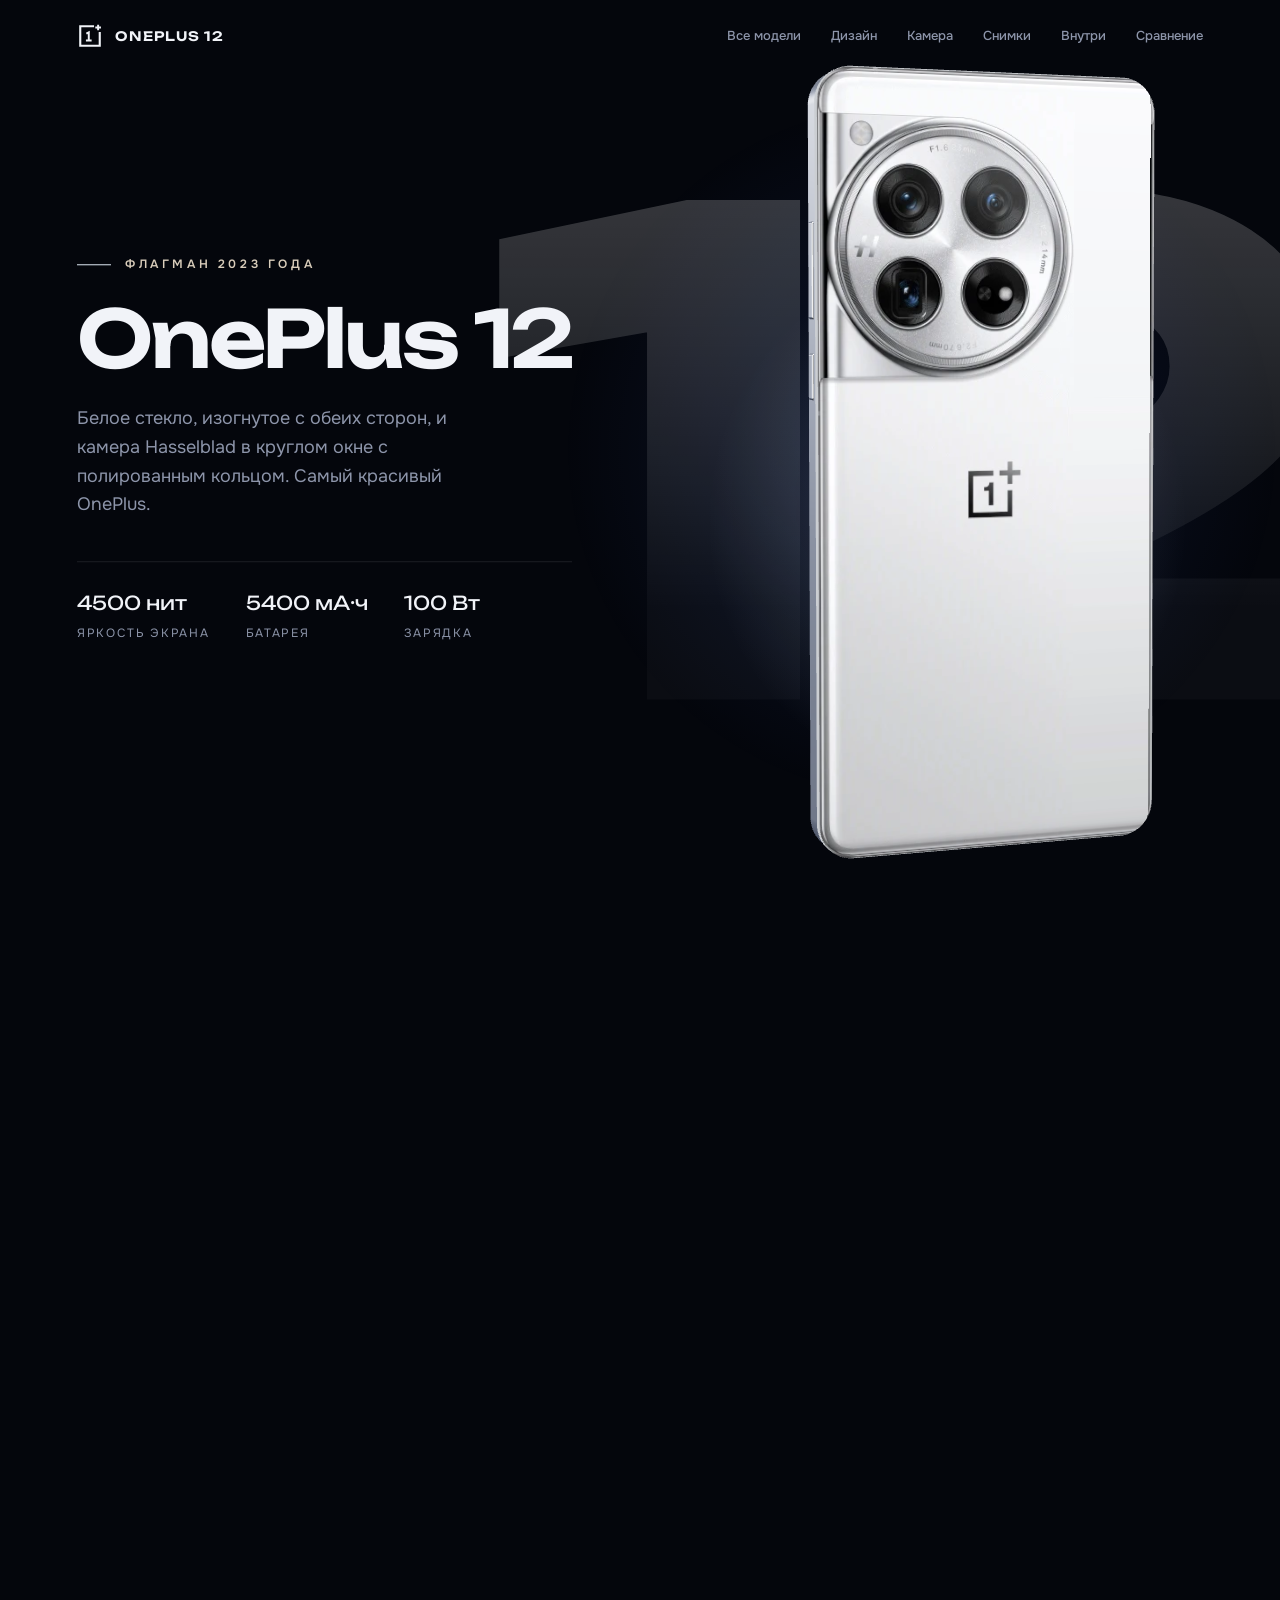
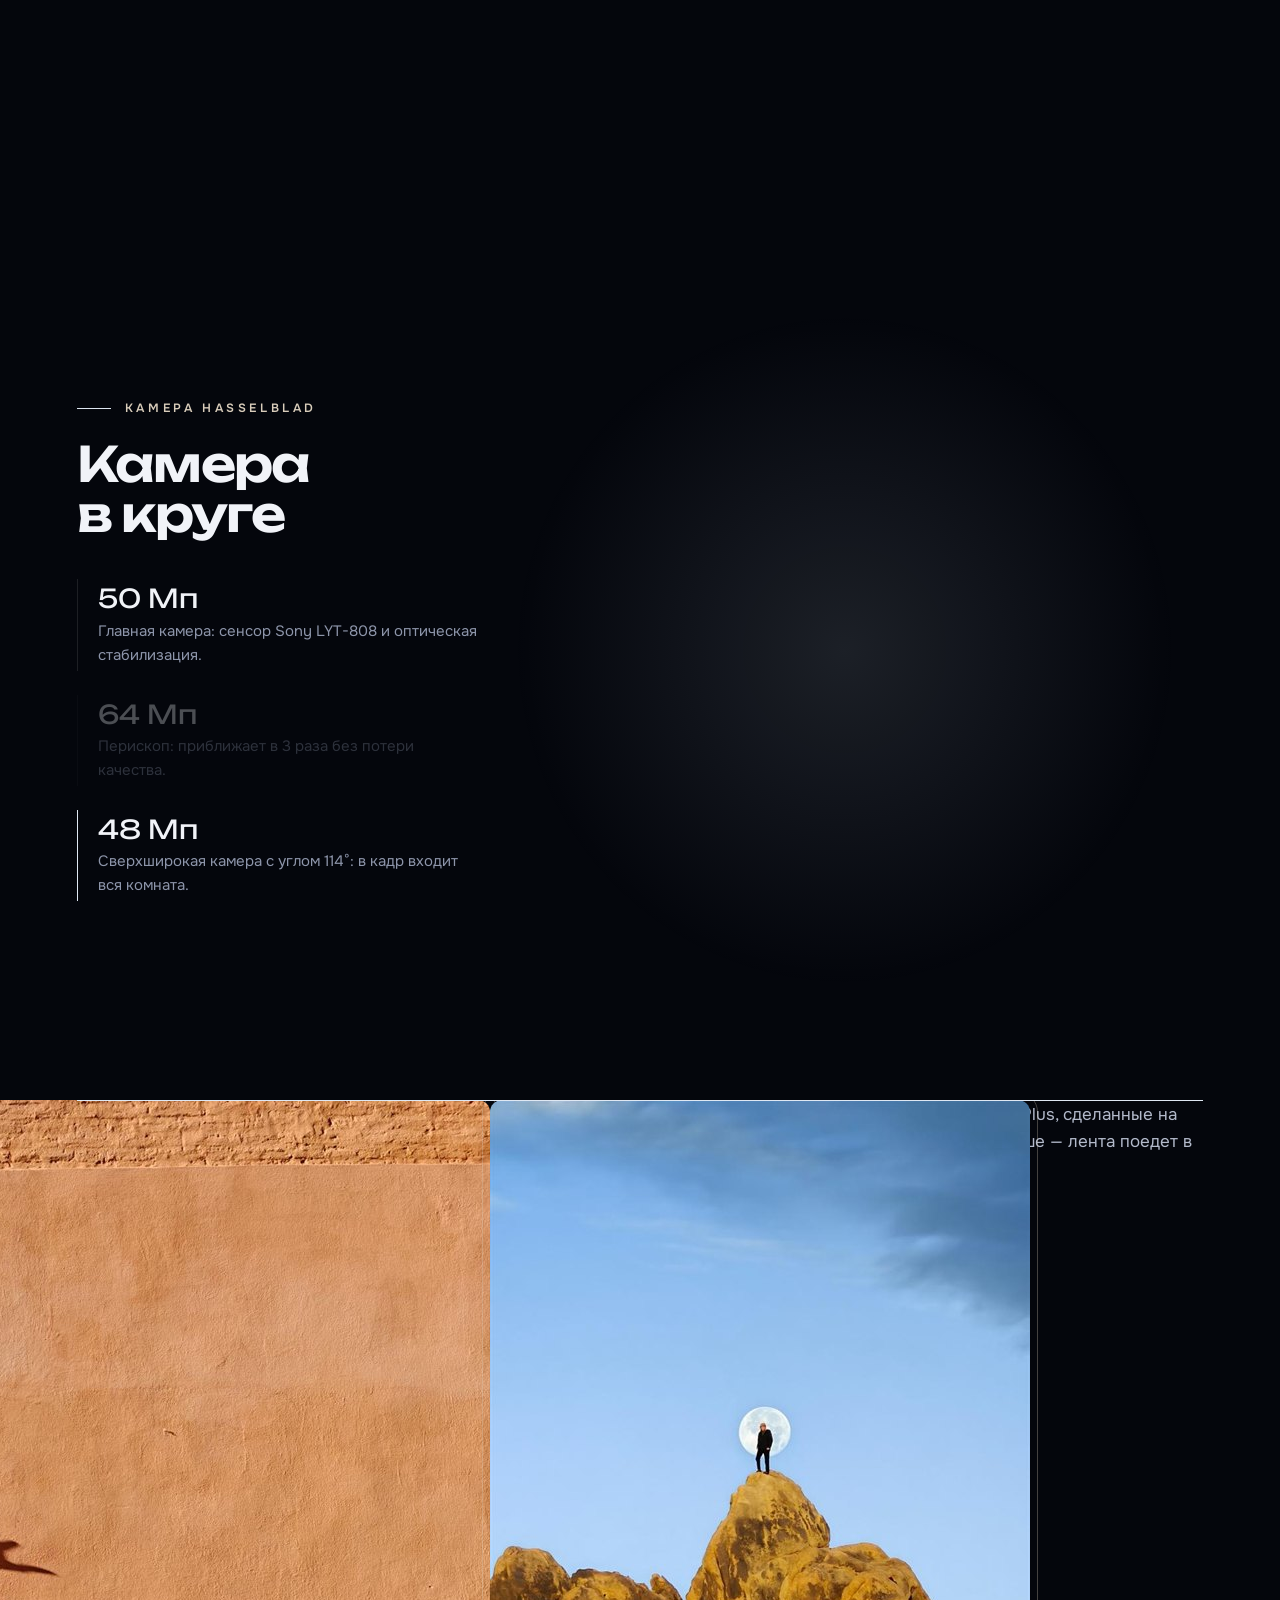
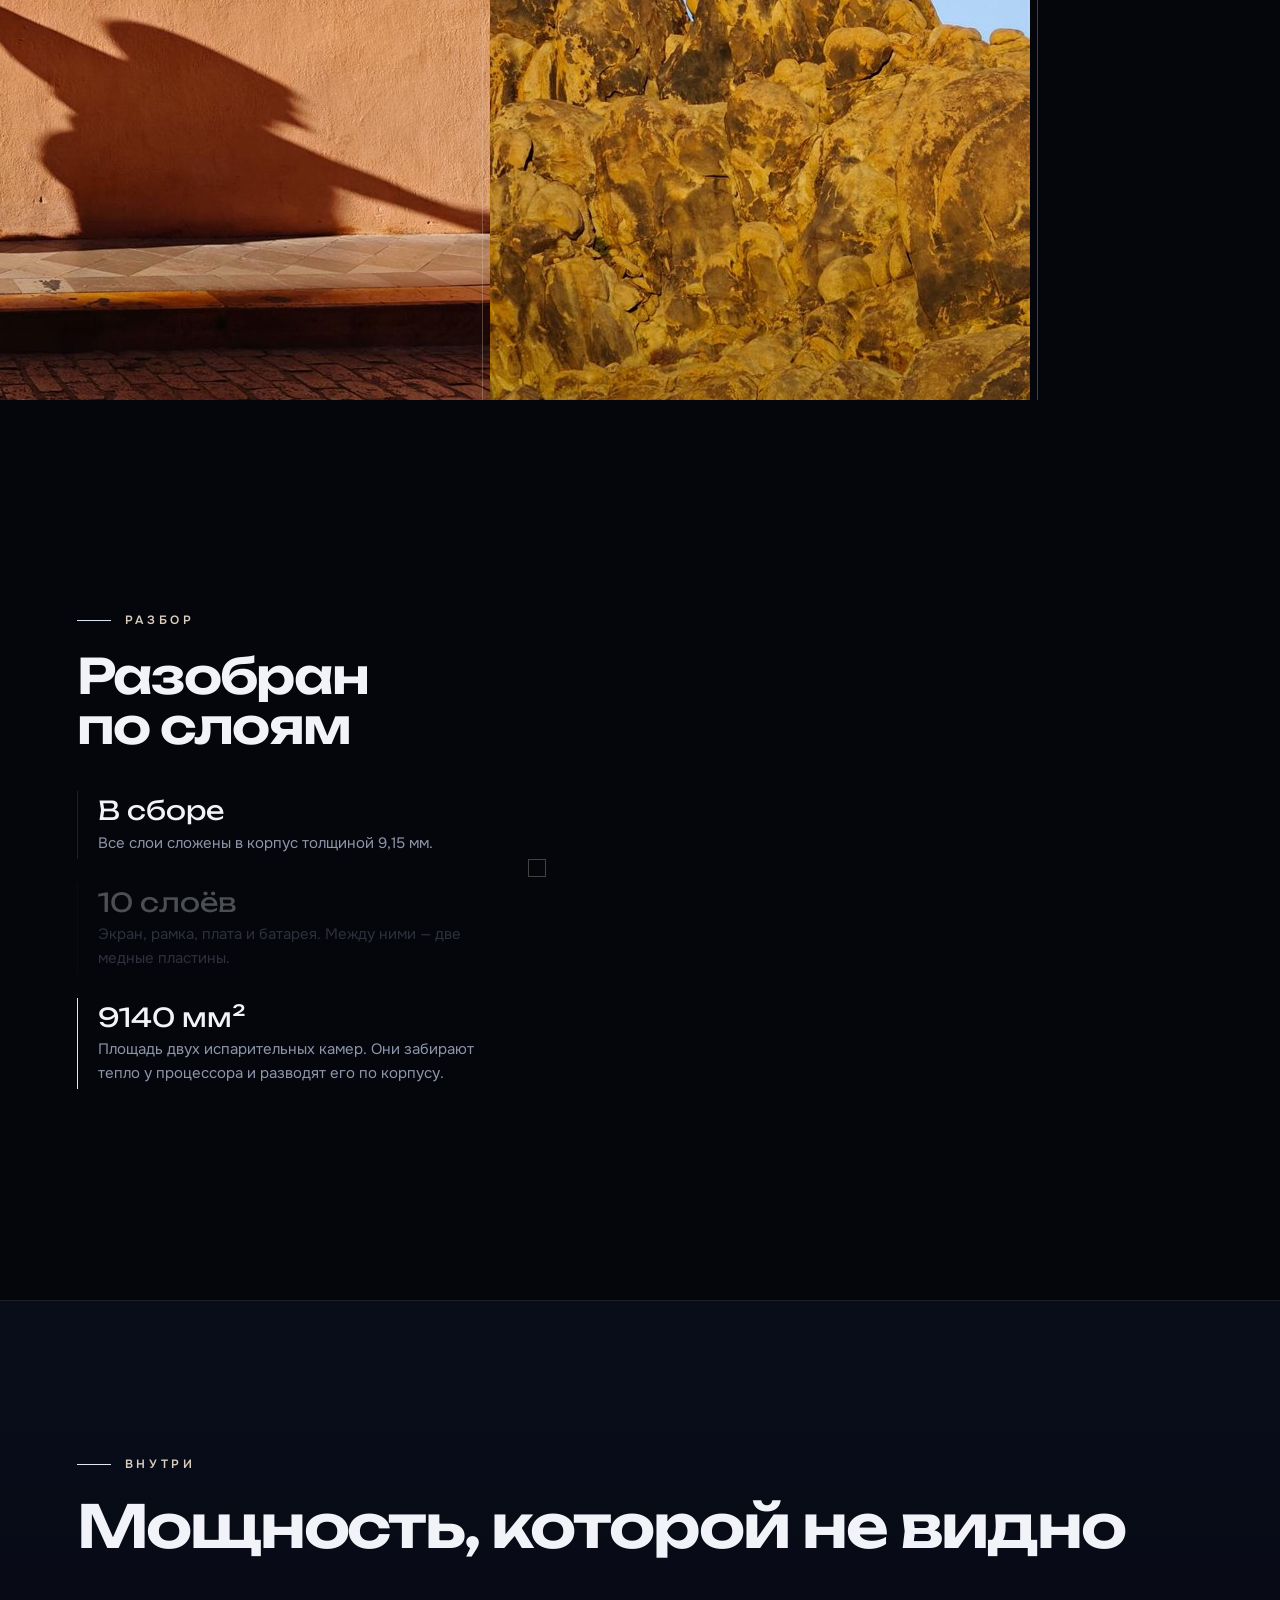
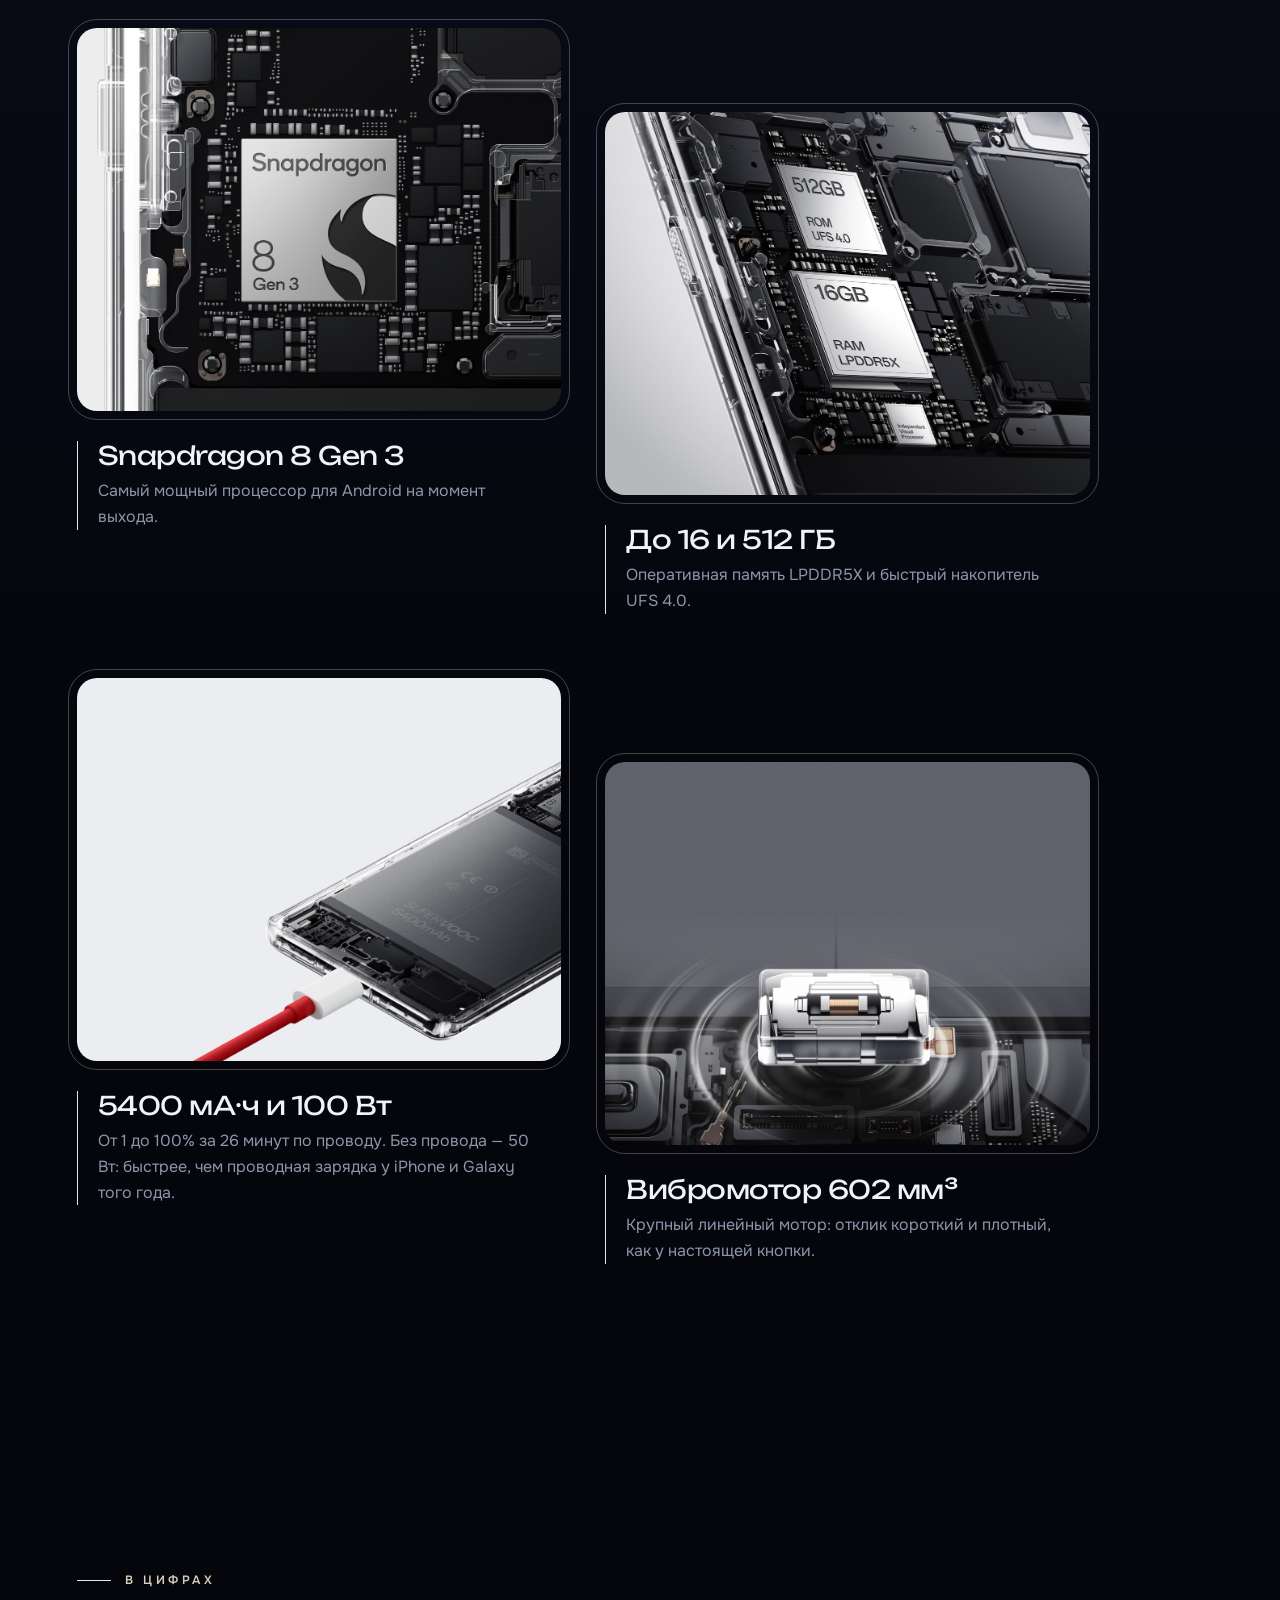
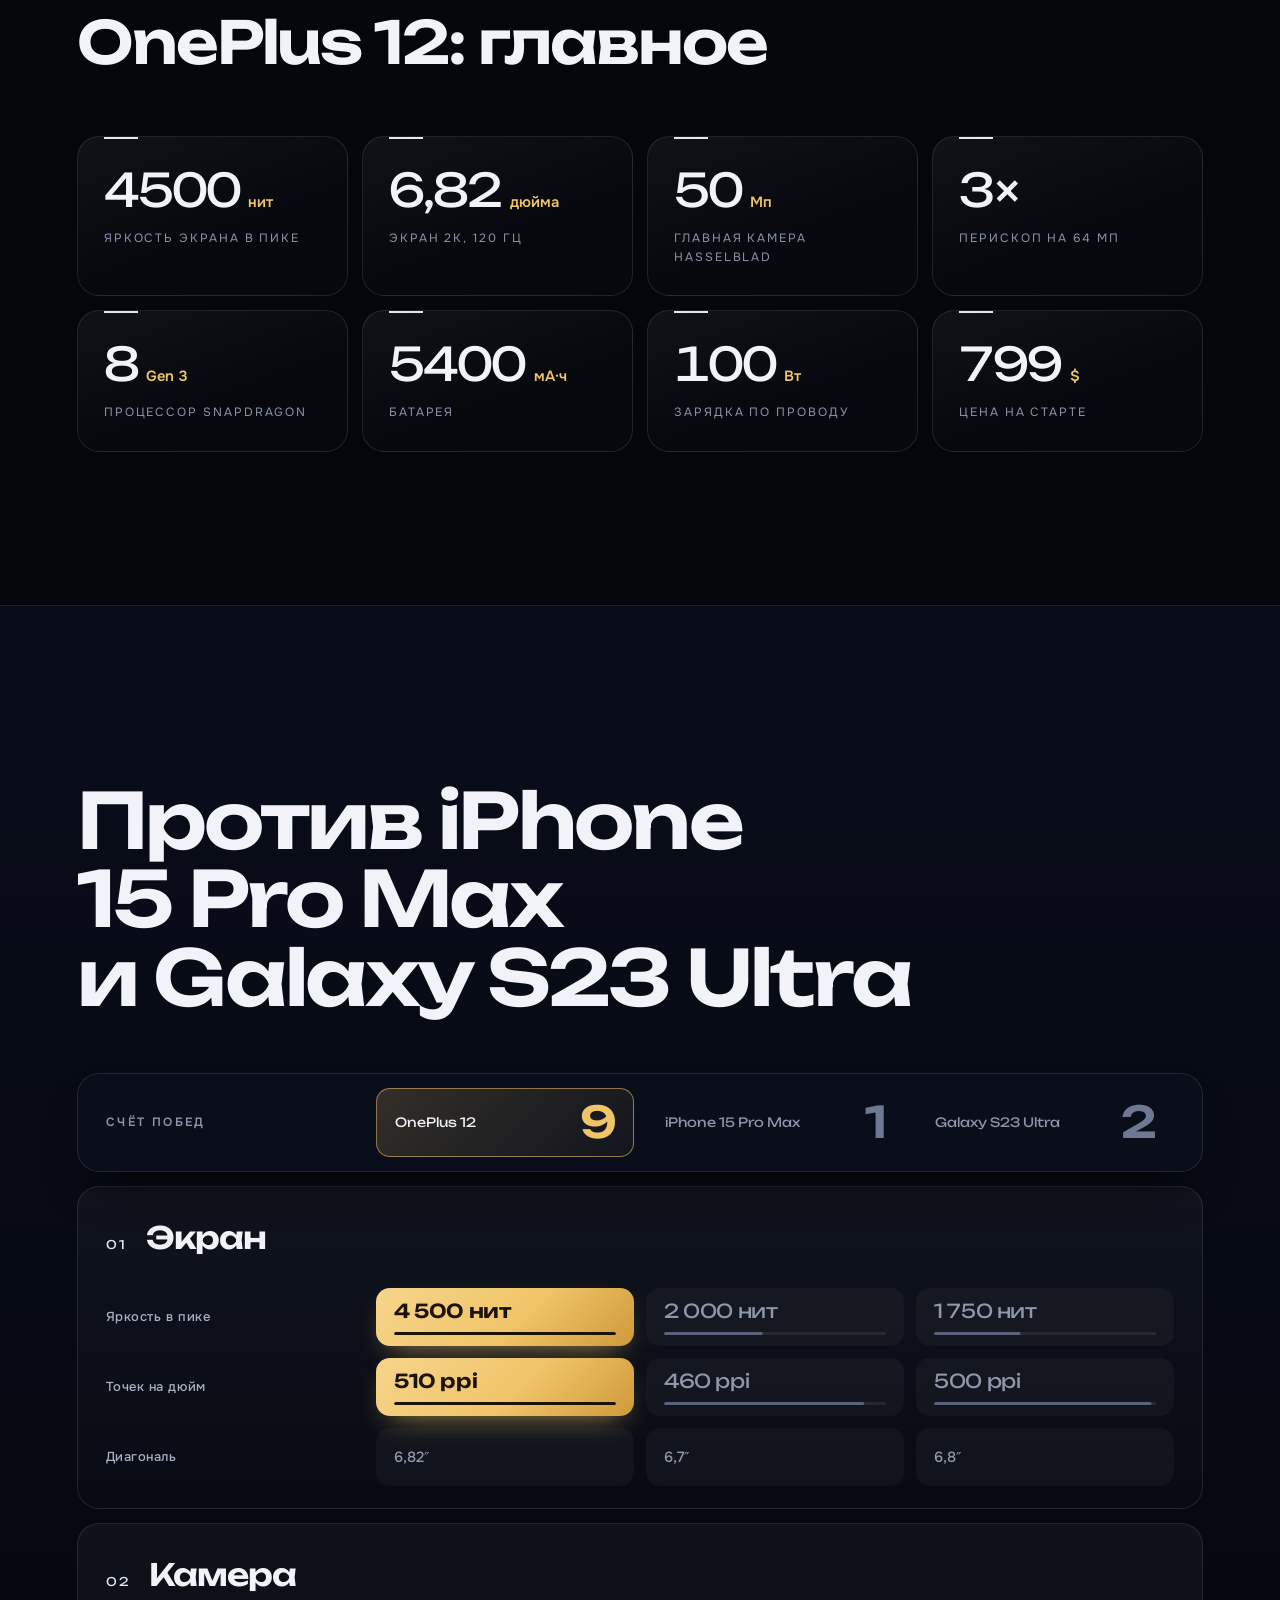
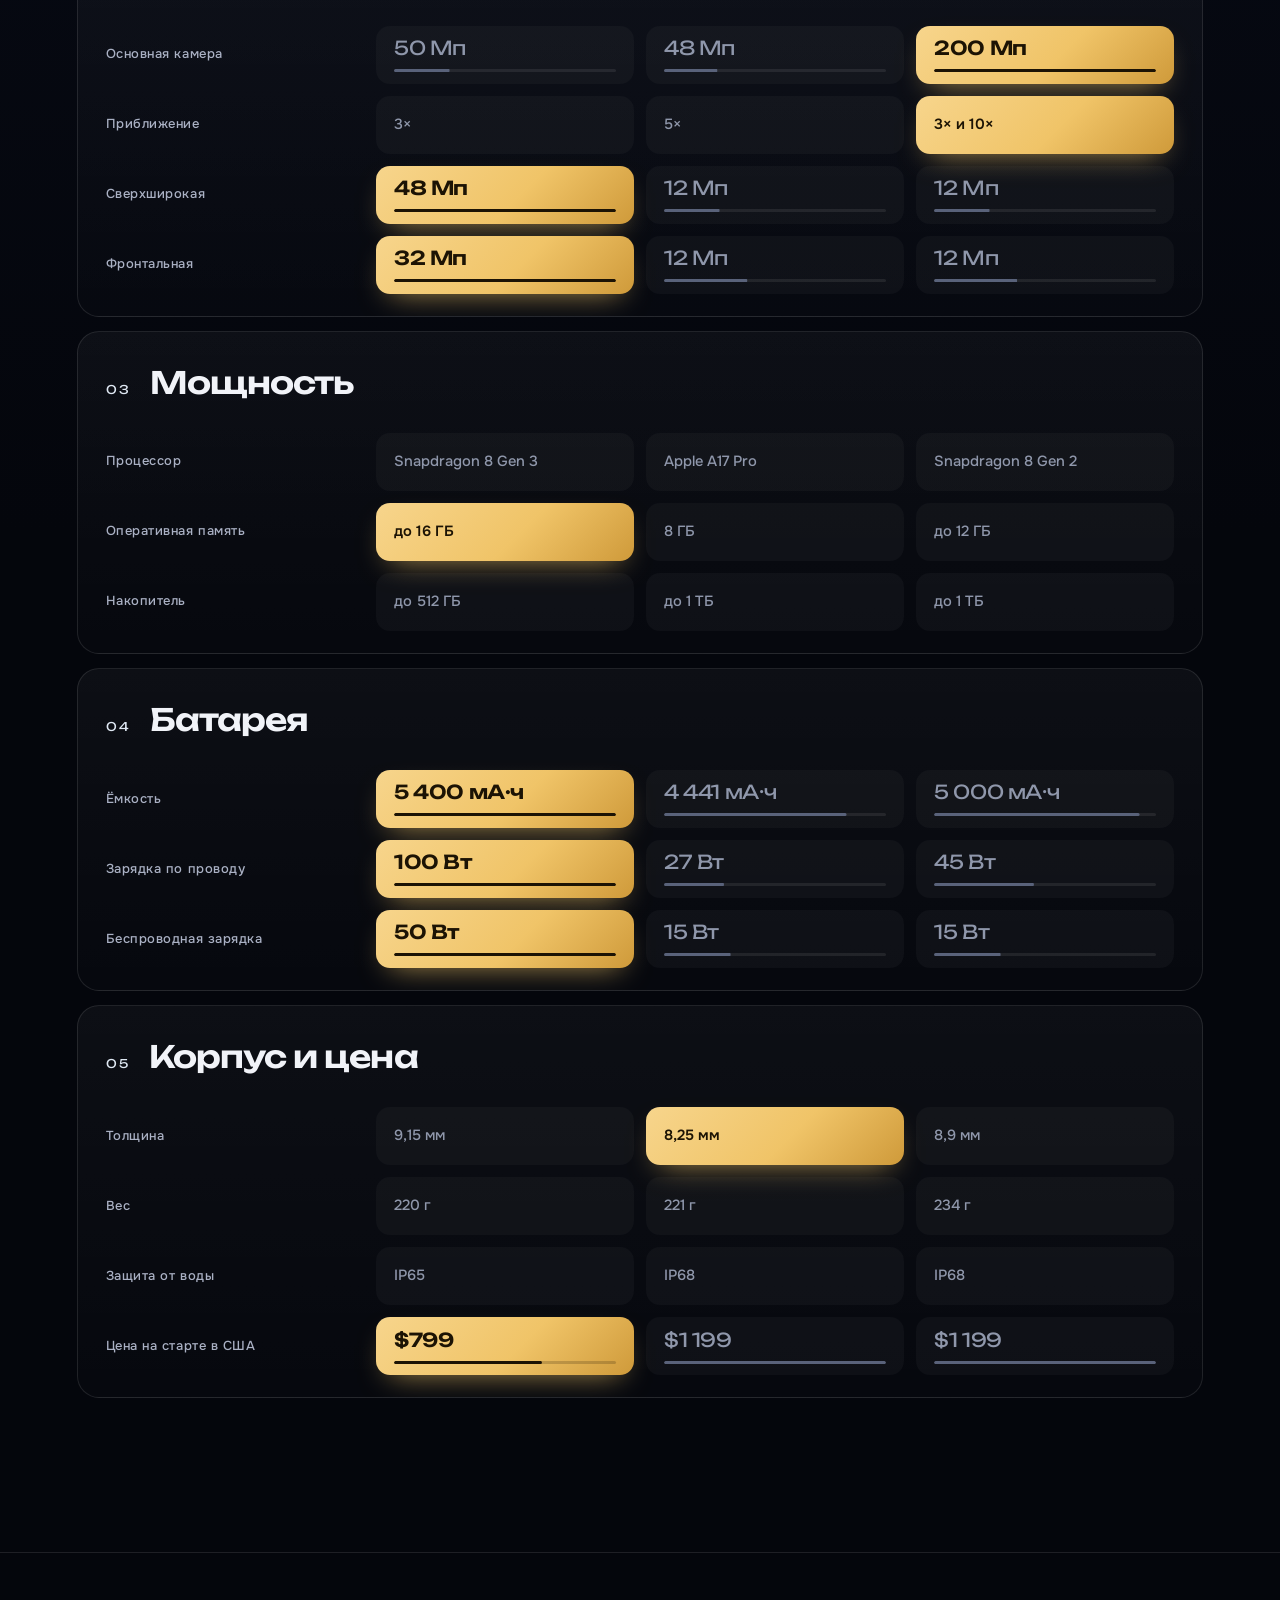
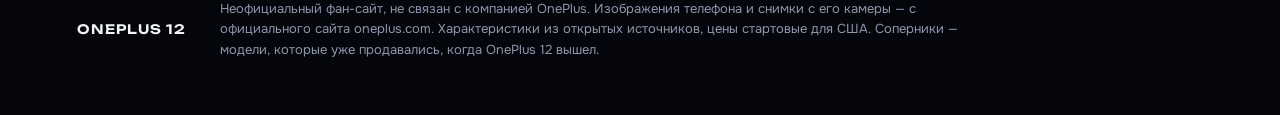
==== commit ab1f02b4: "Телефон: страница OnePlus 12 - световая рамка, круг с камерой, лента снимков и разбор по слоям   бер" ====
--- a/12.html
+++ b/12.html
@@ -17,8 +17,8 @@
   <link rel="preload" as="font" type="font/woff2" href="fonts/Onest-cyrillic.woff2" crossorigin>
   <link rel="preload" as="font" type="font/woff2" href="fonts/Onest-latin.woff2" crossorigin>
   <link rel="stylesheet" href="fonts/fonts.css?v=1">
-  <link rel="stylesheet" href="style.css?v=34">
-  <link rel="stylesheet" href="twelve.css?v=10">
+  <link rel="stylesheet" href="style.css?v=35">
+  <link rel="stylesheet" href="twelve.css?v=11">
 </head>
 <!-- data-phone — ключ модели в data.js; класс is-12 включает оформление этой страницы из twelve.css -->
 <body class="is-12" data-phone="12">
@@ -239,8 +239,8 @@
 
   <script src="data.js?v=33"></script>
   <!-- twelve.js добавляет сцены этой страницы, поэтому стоит перед общим page.js -->
-  <script src="twelve.js?v=3"></script>
-  <script src="page.js?v=29"></script>
+  <script src="twelve.js?v=4"></script>
+  <script src="page.js?v=30"></script>
   <script type="module" src="hero-live.js?v=13"></script>
 </body>
 </html>
--- a/fonts/fonts.css
+++ b/fonts/fonts.css
@@ -0,0 +1,22 @@
+/* Шрифты сайта лежат здесь же, в папке fonts: страницы не обращаются за ними к чужим серверам.
+   Onest — основной текст, Unbounded — заголовки и цифры, JetBrains Mono — подписи на странице OnePlus One.
+   Файлы и наборы символов (unicode-range) — те же, что раздаёт Google Fonts; каждый файл содержит все нужные начертания.
+   Браузер скачивает только те файлы, символы из которых есть на странице. Лицензия шрифтов — SIL Open Font License 1.1 */
+@font-face { font-family: "JetBrains Mono"; font-style: normal; font-weight: 400 500; font-display: swap; src: url("JetBrainsMono-cyrillic-ext.woff2") format("woff2"); unicode-range: U+0460-052F, U+1C80-1C8A, U+20B4, U+2DE0-2DFF, U+A640-A69F, U+FE2E-FE2F; }
+@font-face { font-family: "JetBrains Mono"; font-style: normal; font-weight: 400 500; font-display: swap; src: url("JetBrainsMono-cyrillic.woff2") format("woff2"); unicode-range: U+0301, U+0400-045F, U+0490-0491, U+04B0-04B1, U+2116; }
+@font-face { font-family: "JetBrains Mono"; font-style: normal; font-weight: 400 500; font-display: swap; src: url("JetBrainsMono-greek.woff2") format("woff2"); unicode-range: U+0370-0377, U+037A-037F, U+0384-038A, U+038C, U+038E-03A1, U+03A3-03FF; }
+@font-face { font-family: "JetBrains Mono"; font-style: normal; font-weight: 400 500; font-display: swap; src: url("JetBrainsMono-vietnamese.woff2") format("woff2"); unicode-range: U+0102-0103, U+0110-0111, U+0128-0129, U+0168-0169, U+01A0-01A1, U+01AF-01B0, U+0300-0301, U+0303-0304, U+0308-0309, U+0323, U+0329, U+1EA0-1EF9, U+20AB; }
+@font-face { font-family: "JetBrains Mono"; font-style: normal; font-weight: 400 500; font-display: swap; src: url("JetBrainsMono-latin-ext.woff2") format("woff2"); unicode-range: U+0100-02BA, U+02BD-02C5, U+02C7-02CC, U+02CE-02D7, U+02DD-02FF, U+0304, U+0308, U+0329, U+1D00-1DBF, U+1E00-1E9F, U+1EF2-1EFF, U+2020, U+20A0-20AB, U+20AD-20C4, U+2113, U+2C60-2C7F, U+A720-A7FF; }
+@font-face { font-family: "JetBrains Mono"; font-style: normal; font-weight: 400 500; font-display: swap; src: url("JetBrainsMono-latin.woff2") format("woff2"); unicode-range: U+0000-00FF, U+0131, U+0152-0153, U+02BB-02BC, U+02C6, U+02DA, U+02DC, U+0304, U+0308, U+0329, U+2000-206F, U+20AC, U+2122, U+2191, U+2193, U+2212, U+2215, U+FEFF, U+FFFD; }
+@font-face { font-family: "Onest"; font-style: normal; font-weight: 400 600; font-display: swap; src: url("Onest-cyrillic-ext.woff2") format("woff2"); unicode-range: U+0460-052F, U+1C80-1C8A, U+20B4, U+2DE0-2DFF, U+A640-A69F, U+FE2E-FE2F; }
+@font-face { font-family: "Onest"; font-style: normal; font-weight: 400 600; font-display: swap; src: url("Onest-cyrillic.woff2") format("woff2"); unicode-range: U+0301, U+0400-045F, U+0490-0491, U+04B0-04B1, U+2116; }
+@font-face { font-family: "Onest"; font-style: normal; font-weight: 400 600; font-display: swap; src: url("Onest-math.woff2") format("woff2"); unicode-range: U+0302-0303, U+0305, U+0307-0308, U+0310, U+0312, U+0315, U+031A, U+0326-0327, U+032C, U+032F-0330, U+0332-0333, U+0338, U+033A, U+0346, U+034D, U+0391-03A1, U+03A3-03A9, U+03B1-03C9, U+03D1, U+03D5-03D6, U+03F0-03F1, U+03F4-03F5, U+2016-2017, U+2034-2038, U+203C, U+2040, U+2043, U+2047, U+2050, U+2057, U+205F, U+2070-2071, U+2074-209F, U+20D0-20DC, U+20E1, U+20E5-20EF, U+2100-2112, U+2114-2115, U+2117-2121, U+2123-214F, U+2190, U+2192, U+2194-21AE, U+21B0-21E5, U+21F1-21F2, U+21F4-2211, U+2213-2214, U+2216-22FF, U+2308-230B, U+2310, U+2319, U+231C-2321, U+2336-237A, U+237C, U+2395, U+239B-23B7, U+23D0, U+23DC-23E1, U+2474-2475, U+25AF, U+25B3, U+25B7, U+25BD, U+25C1, U+25CA, U+25CC, U+25FB, U+266D-266F, U+27C0-27FF, U+2900-2AFF, U+2B0E-2B11, U+2B30-2B4C, U+2BFE, U+3030, U+FF5B, U+FF5D, U+1D400-1D7FF, U+1EE00-1EEFF; }
+@font-face { font-family: "Onest"; font-style: normal; font-weight: 400 600; font-display: swap; src: url("Onest-symbols.woff2") format("woff2"); unicode-range: U+0001-000C, U+000E-001F, U+007F-009F, U+20DD-20E0, U+20E2-20E4, U+2150-218F, U+2190, U+2192, U+2194-2199, U+21AF, U+21E6-21F0, U+21F3, U+2218-2219, U+2299, U+22C4-22C6, U+2300-243F, U+2440-244A, U+2460-24FF, U+25A0-27BF, U+2800-28FF, U+2921-2922, U+2981, U+29BF, U+29EB, U+2B00-2BFF, U+4DC0-4DFF, U+FFF9-FFFB, U+10140-1018E, U+10190-1019C, U+101A0, U+101D0-101FD, U+102E0-102FB, U+10E60-10E7E, U+1D2C0-1D2D3, U+1D2E0-1D37F, U+1F000-1F0FF, U+1F100-1F1AE, U+1F1E6-1F1FF, U+1F30D-1F30F, U+1F315, U+1F31C, U+1F31E, U+1F320-1F32C, U+1F336, U+1F378, U+1F37D, U+1F382, U+1F393-1F39F, U+1F3A7-1F3A8, U+1F3AC-1F3AF, U+1F3C2, U+1F3C4-1F3C6, U+1F3CA-1F3CE, U+1F3D4-1F3E0, U+1F3ED, U+1F3F1-1F3F3, U+1F3F5-1F3F7, U+1F408, U+1F415, U+1F41F, U+1F426, U+1F43F, U+1F441-1F442, U+1F444, U+1F446-1F449, U+1F44C-1F44E, U+1F453, U+1F46A, U+1F47D, U+1F4A3, U+1F4B0, U+1F4B3, U+1F4B9, U+1F4BB, U+1F4BF, U+1F4C8-1F4CB, U+1F4D6, U+1F4DA, U+1F4DF, U+1F4E3-1F4E6, U+1F4EA-1F4ED, U+1F4F7, U+1F4F9-1F4FB, U+1F4FD-1F4FE, U+1F503, U+1F507-1F50B, U+1F50D, U+1F512-1F513, U+1F53E-1F54A, U+1F54F-1F5FA, U+1F610, U+1F650-1F67F, U+1F687, U+1F68D, U+1F691, U+1F694, U+1F698, U+1F6AD, U+1F6B2, U+1F6B9-1F6BA, U+1F6BC, U+1F6C6-1F6CF, U+1F6D3-1F6D7, U+1F6E0-1F6EA, U+1F6F0-1F6F3, U+1F6F7-1F6FC, U+1F700-1F80B, U+1F810-1F847, U+1F850-1F859, U+1F860-1F887, U+1F890-1F8AD, U+1F8B0-1F8BB, U+1F8C0-1F8C1, U+1F8D0-1F8D8, U+1F900-1F90B, U+1F93B, U+1F946, U+1F984, U+1F996, U+1F9E9, U+1FA00-1FA6F, U+1FA70-1FA7C, U+1FA80-1FAC6, U+1FAC8, U+1FACC-1FADD, U+1FADF-1FAEB, U+1FAEF-1FAFA, U+1FB00-1FBFF; }
+@font-face { font-family: "Onest"; font-style: normal; font-weight: 400 600; font-display: swap; src: url("Onest-vietnamese.woff2") format("woff2"); unicode-range: U+0102-0103, U+0110-0111, U+0128-0129, U+0168-0169, U+01A0-01A1, U+01AF-01B0, U+0300-0301, U+0303-0304, U+0308-0309, U+0323, U+0329, U+1EA0-1EF9, U+20AB; }
+@font-face { font-family: "Onest"; font-style: normal; font-weight: 400 600; font-display: swap; src: url("Onest-latin-ext.woff2") format("woff2"); unicode-range: U+0100-02BA, U+02BD-02C5, U+02C7-02CC, U+02CE-02D7, U+02DD-02FF, U+0304, U+0308, U+0329, U+1D00-1DBF, U+1E00-1E9F, U+1EF2-1EFF, U+2020, U+20A0-20AB, U+20AD-20C4, U+2113, U+2C60-2C7F, U+A720-A7FF; }
+@font-face { font-family: "Onest"; font-style: normal; font-weight: 400 600; font-display: swap; src: url("Onest-latin.woff2") format("woff2"); unicode-range: U+0000-00FF, U+0131, U+0152-0153, U+02BB-02BC, U+02C6, U+02DA, U+02DC, U+0304, U+0308, U+0329, U+2000-206F, U+20AC, U+2122, U+2191, U+2193, U+2212, U+2215, U+FEFF, U+FFFD; }
+@font-face { font-family: "Unbounded"; font-style: normal; font-weight: 300 800; font-display: swap; src: url("Unbounded-cyrillic-ext.woff2") format("woff2"); unicode-range: U+0460-052F, U+1C80-1C8A, U+20B4, U+2DE0-2DFF, U+A640-A69F, U+FE2E-FE2F; }
+@font-face { font-family: "Unbounded"; font-style: normal; font-weight: 300 800; font-display: swap; src: url("Unbounded-cyrillic.woff2") format("woff2"); unicode-range: U+0301, U+0400-045F, U+0490-0491, U+04B0-04B1, U+2116; }
+@font-face { font-family: "Unbounded"; font-style: normal; font-weight: 300 800; font-display: swap; src: url("Unbounded-vietnamese.woff2") format("woff2"); unicode-range: U+0102-0103, U+0110-0111, U+0128-0129, U+0168-0169, U+01A0-01A1, U+01AF-01B0, U+0300-0301, U+0303-0304, U+0308-0309, U+0323, U+0329, U+1EA0-1EF9, U+20AB; }
+@font-face { font-family: "Unbounded"; font-style: normal; font-weight: 300 800; font-display: swap; src: url("Unbounded-latin-ext.woff2") format("woff2"); unicode-range: U+0100-02BA, U+02BD-02C5, U+02C7-02CC, U+02CE-02D7, U+02DD-02FF, U+0304, U+0308, U+0329, U+1D00-1DBF, U+1E00-1E9F, U+1EF2-1EFF, U+2020, U+20A0-20AB, U+20AD-20C4, U+2113, U+2C60-2C7F, U+A720-A7FF; }
+@font-face { font-family: "Unbounded"; font-style: normal; font-weight: 300 800; font-display: swap; src: url("Unbounded-latin.woff2") format("woff2"); unicode-range: U+0000-00FF, U+0131, U+0152-0153, U+02BB-02BC, U+02C6, U+02DA, U+02DC, U+0304, U+0308, U+0329, U+2000-206F, U+20AC, U+2122, U+2191, U+2193, U+2212, U+2215, U+FEFF, U+FFFD; }
--- a/twelve.css
+++ b/twelve.css
@@ -18,7 +18,7 @@
 /* ---------- Первый экран: живой телефон (его рисует hero-live.js; общие правила лежат в style.css) ---------- */
 
 /* сцена длиннее обычной: пока её листают, телефон успевает развернуться экраном */
-.is-12 .scene-hero { height: 290vh; }
+.is-12 .scene-hero { height: calc(var(--vh) * 290); }
 .is-12 .glow-hero {
   background:
     radial-gradient(40% 56% at 72% 50%, rgb(76 125 255 / 0.14), transparent 70%),
@@ -31,7 +31,7 @@
 
 /* --w — ширина кадра: он стоит справа от текста и почти во всю высоту окна.
    Видимый овал начинается на 4% правее края кадра; между ним и текстом (400 точек) остаётся 40 точек */
-.scene-light { --w: min(109vh, calc((95vw - var(--side) - 440px) / 0.96)); height: 340vh; }
+.scene-light { --w: min(calc(var(--vh) * 109), calc((95vw - var(--side) - 440px) / 0.96)); height: calc(var(--vh) * 340); }
 /* круг выставляет twelve.js; пока сцена не началась, от кадра виден только маленький глазок.
    У кадра нет прямых краёв: он остаётся овалом света, который по краю плавно уходит в темноту */
 .light-frame {
@@ -57,13 +57,13 @@
 @property --sx { syntax: "<percentage>"; inherits: false; initial-value: 46%; }
 @property --sy { syntax: "<percentage>"; inherits: false; initial-value: 58%; }
 
-.scene-lens { height: 380vh; }
+.scene-lens { height: calc(var(--vh) * 380); }
 .scene-lens .spin-copy, .scene-layers .spin-copy { max-width: 400px; }
 .glow-lens { background: radial-gradient(36% 52% at 66% 50%, rgb(var(--ice-rgb) / 0.12), transparent 72%); }
 /* Снимок с прозрачным фоном стоит по середине места справа от текста. --lw — его ширина.
    Он обрезан снизу, поэтому книзу плавно гаснет; cqw ниже — проценты от его ширины */
 .lens {
-  --lw: min(70vh, calc(var(--col) - 560px));
+  --lw: min(calc(var(--vh) * 70), calc(var(--col) - 560px));
   position: absolute;
   top: 52%; right: calc(var(--side) + (var(--col) - 470px - var(--lw)) / 2);
   width: var(--lw);
@@ -96,32 +96,32 @@
 
 /* ---------- Снимки: лента фотографий в рамках едет в сторону (двигает twelve.js) ---------- */
 
-.scene-strip { height: 340vh; }
-.strip-head { position: absolute; top: 13vh; right: var(--side); left: var(--side); display: grid; grid-template-columns: 1fr minmax(0, 400px); align-items: end; gap: 40px; }
+.scene-strip { height: calc(var(--vh) * 340); }
+.strip-head { position: absolute; top: calc(var(--vh) * 13); right: var(--side); left: var(--side); display: grid; grid-template-columns: 1fr minmax(0, 400px); align-items: end; gap: 40px; }
 .strip-head .shot-text { margin: 0 0 8px; }
 /* справа у ленты запас: последний снимок останавливается, не доезжая до боковой навигации */
-.strip { position: absolute; top: 38vh; left: 0; display: flex; gap: 5vh; width: max-content; padding: 0 max(var(--side), 250px) 0 var(--side); will-change: transform; }
+.strip { position: absolute; top: calc(var(--vh) * 38); left: 0; display: flex; gap: calc(var(--vh) * 5); width: max-content; padding: 0 max(var(--side), 250px) 0 var(--side); will-change: transform; }
 /* у краёв окна лента уходит в темноту: справа поверх неё стоит боковая навигация, под её подписью снимков быть не должно */
-.scene-strip .pin::before, .scene-strip .pin::after { content: ""; position: absolute; top: 34vh; bottom: 8vh; z-index: 2; pointer-events: none; }
+.scene-strip .pin::before, .scene-strip .pin::after { content: ""; position: absolute; top: calc(var(--vh) * 34); bottom: calc(var(--vh) * 8); z-index: 2; pointer-events: none; }
 .scene-strip .pin::before { left: 0; width: min(var(--side) * 0.9, 110px); background: linear-gradient(90deg, var(--bg), transparent); }
 .scene-strip .pin::after { right: 0; width: 230px; background: linear-gradient(270deg, var(--bg) 55%, transparent); }
 .strip figure { flex: none; }
-.strip img { width: auto; height: 44vh; aspect-ratio: var(--ratio); border-radius: 12px; outline: 1px solid var(--frame); outline-offset: 7px; }
+.strip img { width: auto; height: calc(var(--vh) * 44); aspect-ratio: var(--ratio); border-radius: 12px; outline: 1px solid var(--frame); outline-offset: 7px; }
 /* подпись стоит под снимком: номер и одно слово */
 .strip figcaption { display: flex; align-items: baseline; gap: 14px; margin-top: 24px; font-size: 12px; font-weight: 600; letter-spacing: 0.24em; text-transform: uppercase; color: var(--muted); }
 .strip figcaption b { font-family: var(--display); font-size: 20px; font-weight: 300; letter-spacing: 0; color: var(--sand); }
 /* тонкая линия внизу показывает, сколько ленты пройдено */
-.strip-bar { position: absolute; right: var(--side); bottom: 5vh; left: var(--side); height: 1px; background: var(--line); }
+.strip-bar { position: absolute; right: var(--side); bottom: calc(var(--vh) * 5); left: var(--side); height: 1px; background: var(--line); }
 .strip-bar i { display: block; height: 100%; background: var(--ice); transform: scaleX(0); transform-origin: left; will-change: transform; }
 
 /* ---------- Слои: светлая витрина, в которой начинка телефона раскладывается на части (двигает twelve.js) ---------- */
 
-.scene-layers { height: 380vh; }
+.scene-layers { height: calc(var(--vh) * 380); }
 /* справа от витрины остаётся место под боковую навигацию и её подпись */
 .vitrine {
   position: absolute;
   top: 52%; left: calc(var(--side) + 460px);
-  width: min(100vw - var(--side) - 650px, 118vh);
+  width: min(100vw - var(--side) - 650px, calc(var(--vh) * 118));
   aspect-ratio: 1.55;
   translate: 0 -50%;
   border-radius: 20px;
@@ -161,46 +161,53 @@
 
 @media (max-width: 1180px) {
   /* кадр сверху, текст под ним: кадру достаётся высота окна за вычетом текста (около 330 точек) и отступов */
-  .scene-light { --w: min(92vw, max(160px, calc((86vh - 330px) * 1.08))); }
-  .light-frame { top: 8vh; right: auto; left: 50%; aspect-ratio: 1.08; translate: -50% 0; }
+  .scene-light { --w: min(92vw, max(160px, calc((calc(var(--vh) * 86) - 330px) * 1.08))); }
+  .light-frame { top: calc(var(--vh) * 8); right: auto; left: 50%; aspect-ratio: 1.08; translate: -50% 0; }
   .light-image { object-position: 50% 64%; }
-  .light-rings i { top: calc(8vh + var(--w) / 1.08 * 0.53); left: calc(50% + var(--w) * 0.02); }
-  .scene-light .shot-copy { top: auto; right: var(--side); bottom: 6vh; left: var(--side); max-width: none; translate: none; }
+  .light-rings i { top: calc(calc(var(--vh) * 8) + var(--w) / 1.08 * 0.53); left: calc(50% + var(--w) * 0.02); }
+  .scene-light .shot-copy { top: auto; right: var(--side); bottom: calc(var(--vh) * 6); left: var(--side); max-width: none; translate: none; }
 
   /* текст сверху, витрина под ним */
-  .scene-layers .spin-copy { top: 13vh; right: var(--side); left: var(--side); max-width: none; translate: none; }
+  .scene-layers .spin-copy { top: calc(var(--vh) * 13); right: var(--side); left: var(--side); max-width: none; translate: none; }
   .scene-layers h2 { margin-top: 14px; }
   /* видна только та подпись, которая сейчас активна */
   .scene-layers .steps { position: absolute; top: 100%; right: 0; left: 0; margin-top: 12px; }
   .scene-layers .steps li { position: absolute; top: 0; right: 0; left: 0; margin: 0; opacity: 0; }
   .scene-layers .steps li.is-on { opacity: 1; }
-  .vitrine { top: 46vh; left: 50%; width: min(var(--col), 74vh); translate: -50% 0; }
+  .vitrine { top: calc(var(--vh) * 46); left: 50%; width: min(var(--col), calc(var(--vh) * 74)); translate: -50% 0; }
 }
 
 /* ---------- Узкие экраны: текст и кадр стоят друг под другом ---------- */
 
 @media (max-width: 900px) and (orientation: portrait), (max-width: 900px) and (min-height: 481px) {
-  .is-12 .scene-hero { height: 250vh; }
-
-  .scene-light { height: 300vh; }
-  .scene-light .shot-copy { right: 22px; bottom: 7vh; left: 22px; }
-
-  /* снимок почти во всю ширину экрана, под текстом */
-  .scene-lens { height: 330vh; }
-  .lens { --lw: min(86vw, 50vh); top: 33vh; right: 50%; translate: 50% 0; }
-
-  .scene-strip { height: 300vh; }
-  .strip-head { top: 11vh; right: 22px; left: 22px; display: block; }
-  .strip-head .shot-text { margin-top: 12px; font-size: 14px; }
-  .strip { top: 36vh; gap: 3vh; padding: 0 22px; }
-  .strip img { height: 42vh; outline-offset: 5px; }
-  .strip figcaption { margin-top: 16px; }
-  .strip-bar { right: 22px; left: 22px; }
+  .is-12 .scene-hero { height: calc(var(--vh) * 250); }
+
+  /* --room — место, которое остаётся картинке над текстом или под ним (см. style.css) */
+  .scene-light { height: calc(var(--vh) * 300); }
+  /* ширина кадра: по ширине экрана, но не выше места над текстом (--room известно только внутри экрана сцены) */
+  .scene-light .pin { --w: min(92vw, calc(var(--room) * 1.08)); }
+  .light-frame { top: var(--top); }
+  .light-rings i { top: calc(var(--top) + var(--w) / 1.08 * 0.53); }
+  .scene-light .shot-copy { right: var(--side); bottom: var(--foot); left: var(--side); }
+
+  /* снимок под текстом: во всю ширину экрана, но не выше оставшегося места */
+  .scene-lens { height: calc(var(--vh) * 330); }
+  .lens { --lw: min(86vw, calc(var(--room) * 0.84)); top: calc(var(--top) + var(--copy) + var(--gap)); right: 50%; translate: 50% 0; }
+
+  .scene-strip { height: calc(var(--vh) * 300); }
+  .strip-head { top: var(--top); right: var(--side); left: var(--side); display: block; }
+  .strip-head .shot-text { margin-top: 10px; font-size: 14px; }
+  /* лента под заголовком: снимок с подписью занимают ровно то, что осталось до линии внизу */
+  .strip { top: calc(var(--top) + var(--copy) + var(--gap)); gap: calc(var(--vh) * 3); padding: 0 var(--side); }
+  .strip img { height: calc(var(--room) - 58px); outline-offset: 5px; }
+  .strip figcaption { margin-top: 14px; }
+  .strip-bar { right: var(--side); bottom: calc(var(--foot) * 0.6); left: var(--side); }
   .scene-strip .pin::before, .scene-strip .pin::after { display: none; }
 
-  .scene-layers { height: 330vh; }
-  .scene-layers .spin-copy { top: 11vh; right: 22px; left: 22px; }
-  .vitrine { top: 40vh; width: min(100vw - 44px, 60vh); aspect-ratio: 1.12; border-radius: 16px; outline-offset: 5px; }
+  .scene-layers { height: calc(var(--vh) * 330); }
+  .scene-layers .spin-copy { top: var(--top); right: var(--side); left: var(--side); }
+  .scene-layers h2 { margin-top: 10px; }
+  .vitrine { top: calc(var(--top) + var(--copy) + var(--gap)); width: min(100vw - 2 * var(--side), calc(var(--room) * 1.12)); aspect-ratio: 1.12; border-radius: 16px; outline-offset: 5px; }
 
   .tiles { grid-template-columns: 1fr; gap: 44px; margin: 40px 0 0; }
   .tile:nth-child(even) { margin-top: 0; }
@@ -209,6 +216,41 @@
   .tile span { font-size: 14px; }
 }
 
+/* ---------- Телефон боком: текст слева, картинка справа; обе стоят по середине места под шапкой ---------- */
+/* --mid — эта середина, --tall — высота места под шапкой (см. style.css) */
+
+@media (orientation: landscape) and (max-height: 480px) {
+  /* Дизайн: овал света справа, во всю высоту */
+  .scene-light .pin { --w: min(calc(var(--tall) * 1.02), 46vw); }
+  .light-frame { top: var(--mid); right: var(--side); left: auto; aspect-ratio: 1700 / 1747; translate: 0 -50%; }
+  .light-image { object-position: 50% 50%; }
+  .light-rings i { top: calc(var(--mid) + var(--w) * 0.031); left: calc(100vw - var(--side) - var(--w) * 0.48); }
+  .scene-light .shot-copy { top: var(--mid); right: auto; bottom: auto; left: var(--side); max-width: 40vw; translate: 0 -50%; }
+
+  /* Камера: снимок справа, по высоте места */
+  .lens { --lw: min(calc(var(--tall) * 0.82), 38vw); top: var(--mid); right: calc(var(--side) + 3vw); }
+
+  /* Снимки: заголовок в одну строку под шапкой, лента занимает остальное */
+  .strip-head { top: calc(var(--bar) + 2px); gap: 24px; align-items: center; }
+  .strip-head .shot-text { margin: 0; font-size: 12px; line-height: 1.4; }
+  .strip { top: calc(var(--bar) + var(--copy, 70px) + 12px); gap: calc(var(--vh) * 4); }
+  .strip img { height: calc(var(--vh) * 100 - var(--bar) - var(--copy, 70px) - 64px); outline-offset: 4px; }
+  .strip figcaption { margin-top: 10px; font-size: 11px; }
+  .strip figcaption b { font-size: 16px; }
+  .strip-bar { bottom: 8px; }
+  .scene-strip .pin::before, .scene-strip .pin::after { top: calc(var(--bar) + var(--copy, 70px)); bottom: 20px; }
+
+  /* Разбор: текст слева (видна одна подпись — та, что активна), витрина справа */
+  .scene-layers .spin-copy { top: calc(var(--mid) - var(--hang, 0px) / 2); right: auto; left: var(--side); max-width: 38vw; translate: 0 -50%; }
+  .scene-layers h2 { margin-top: 10px; }
+  .vitrine { top: var(--mid); right: var(--side); left: auto; width: min(48vw, calc(var(--tall) * 1.5)); aspect-ratio: 1.55; translate: 0 -50%; border-radius: 14px; outline-offset: 4px; }
+
+  .tiles { gap: 34px 28px; margin-top: 30px; }
+  .tile:nth-child(even) { margin-top: 40px; }
+  .tile figcaption { margin-top: 16px; }
+  .tile span { font-size: 13px; }
+}
+
 /* ---------- Без анимаций: всё видно сразу ---------- */
 
 .no-motion .light-frame { clip-path: none; }
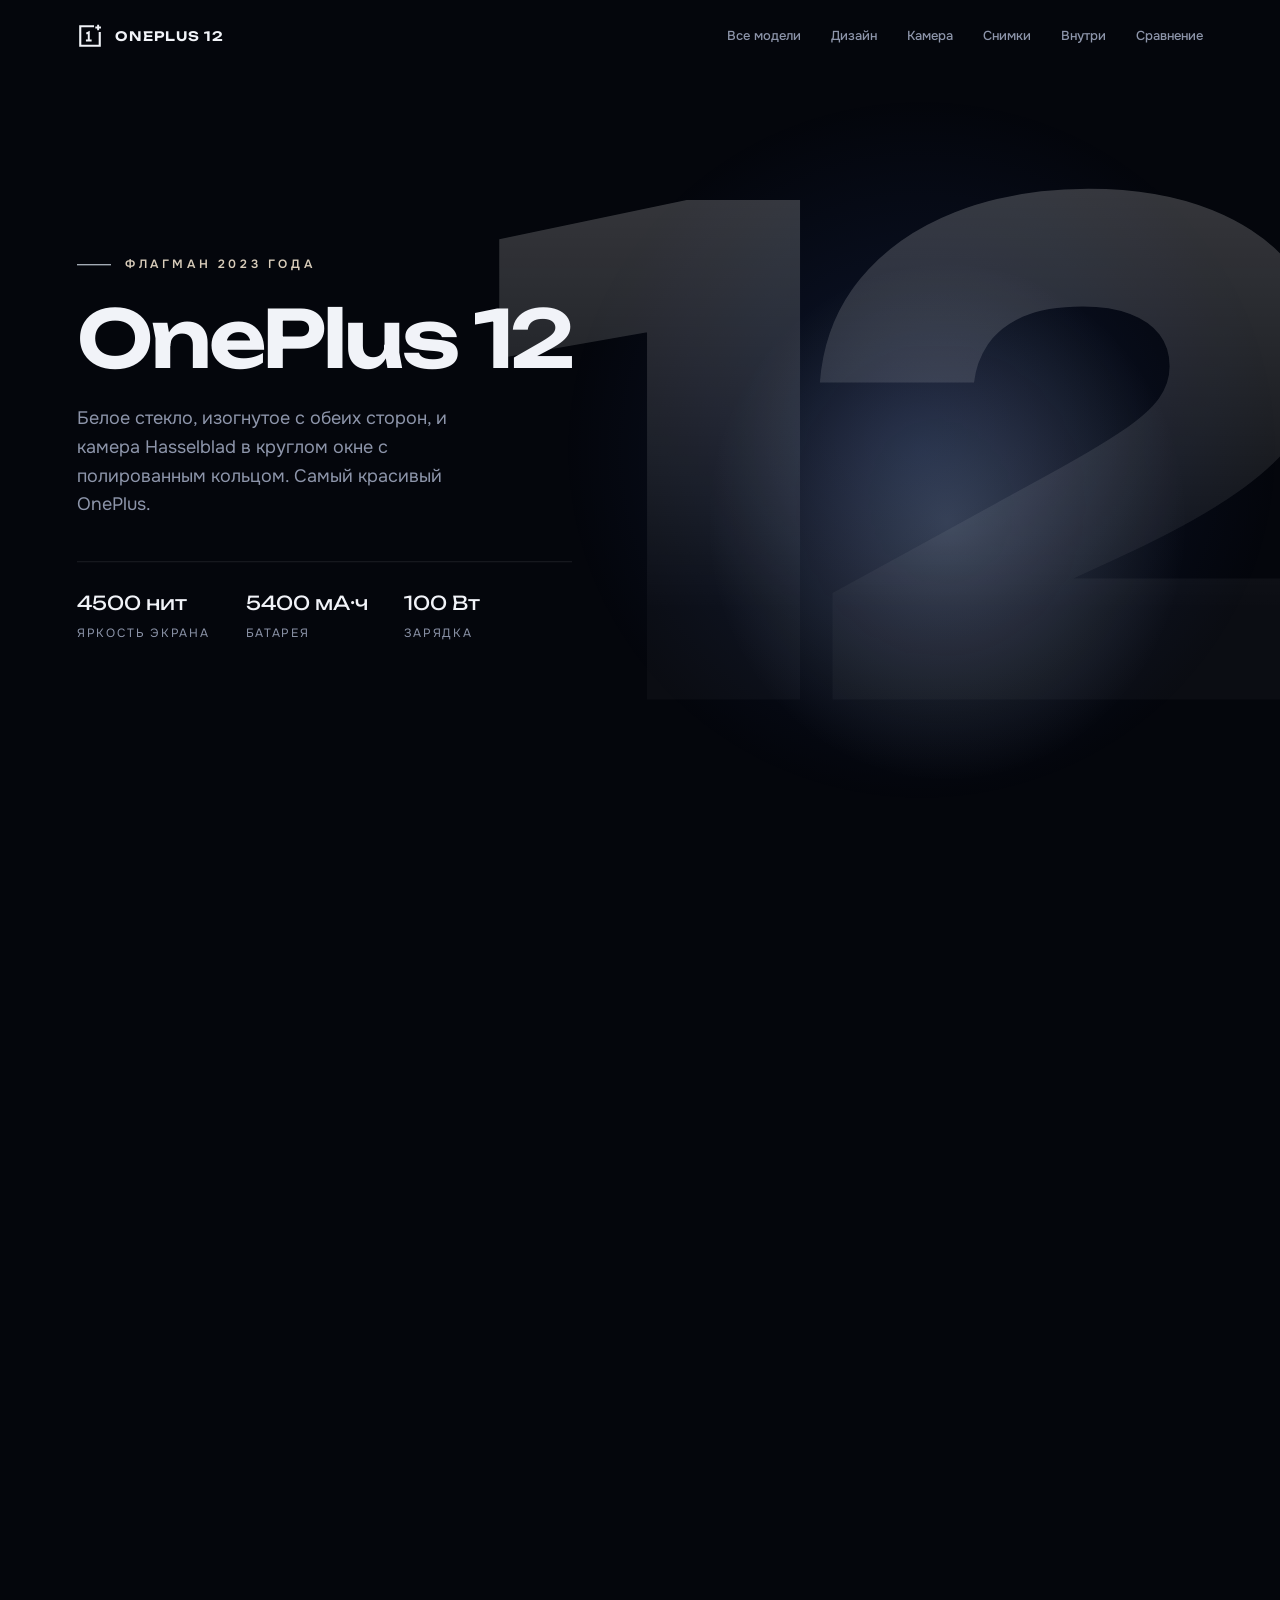
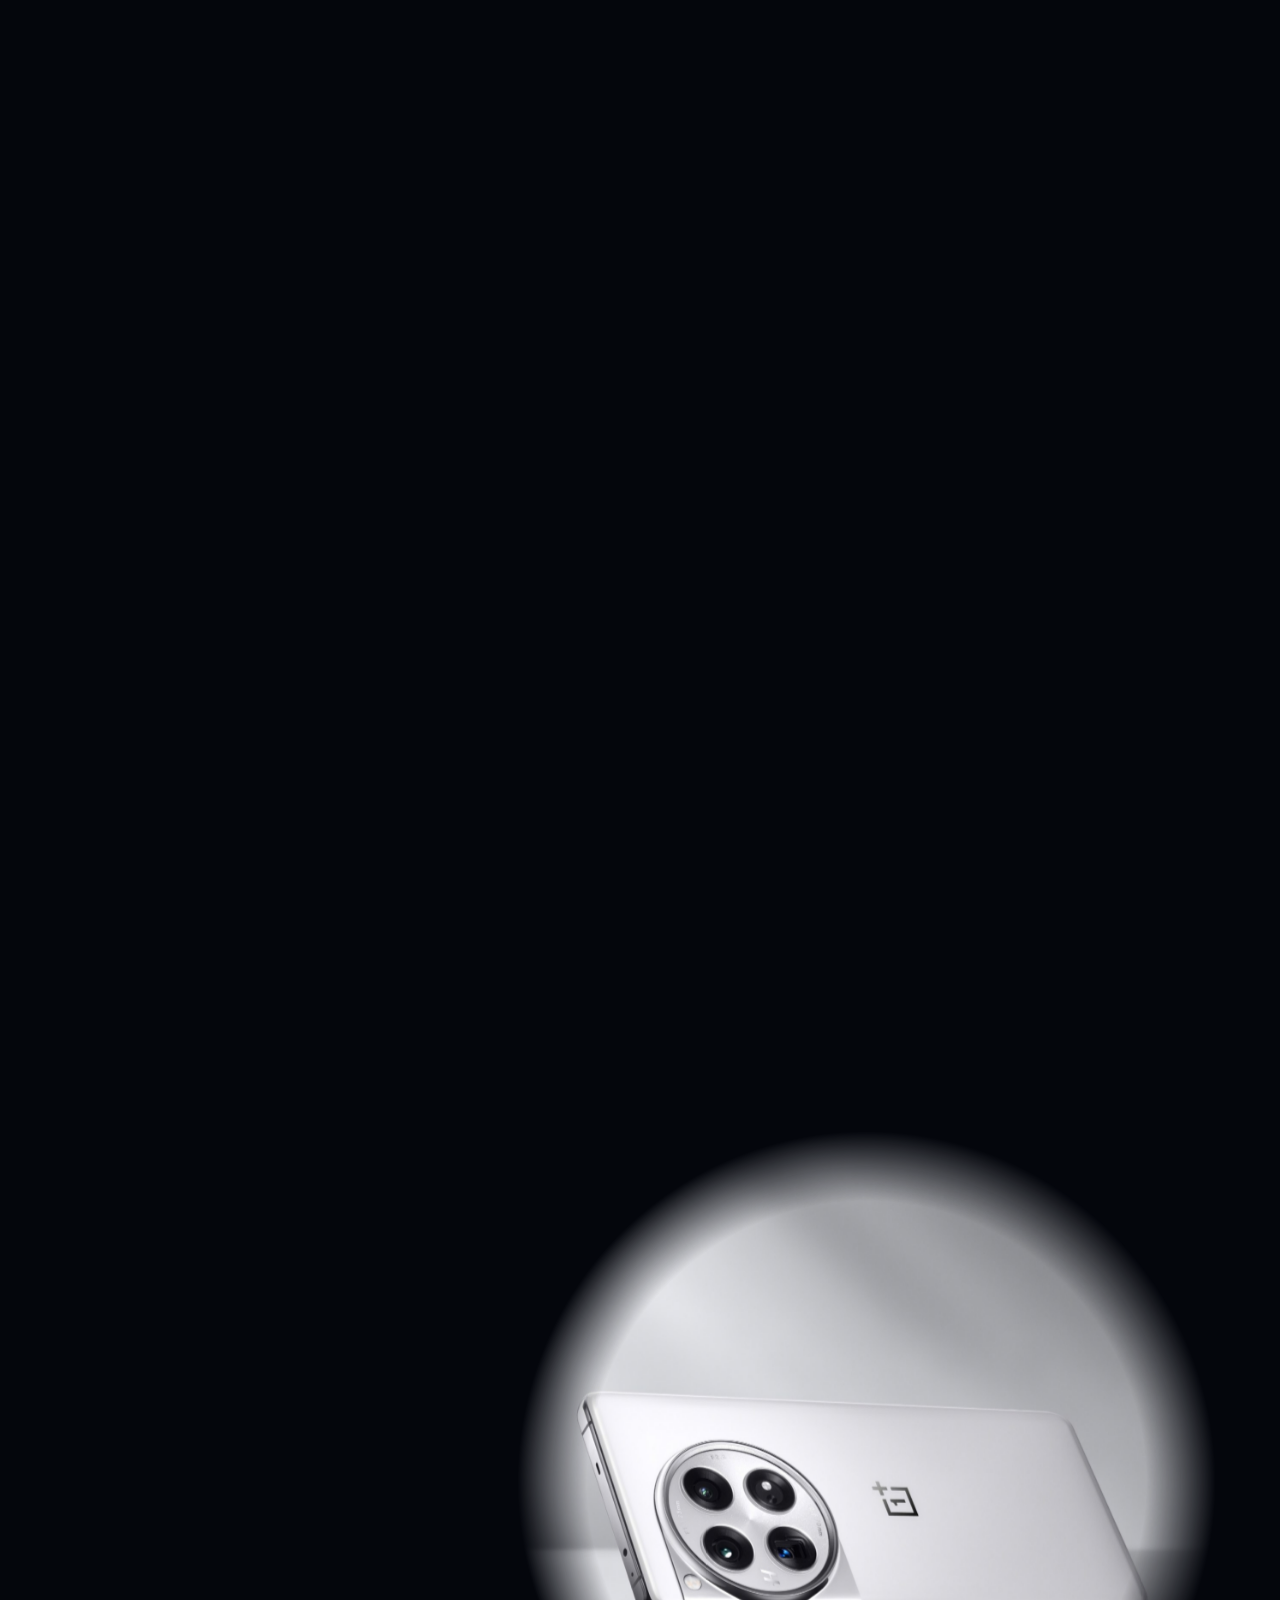
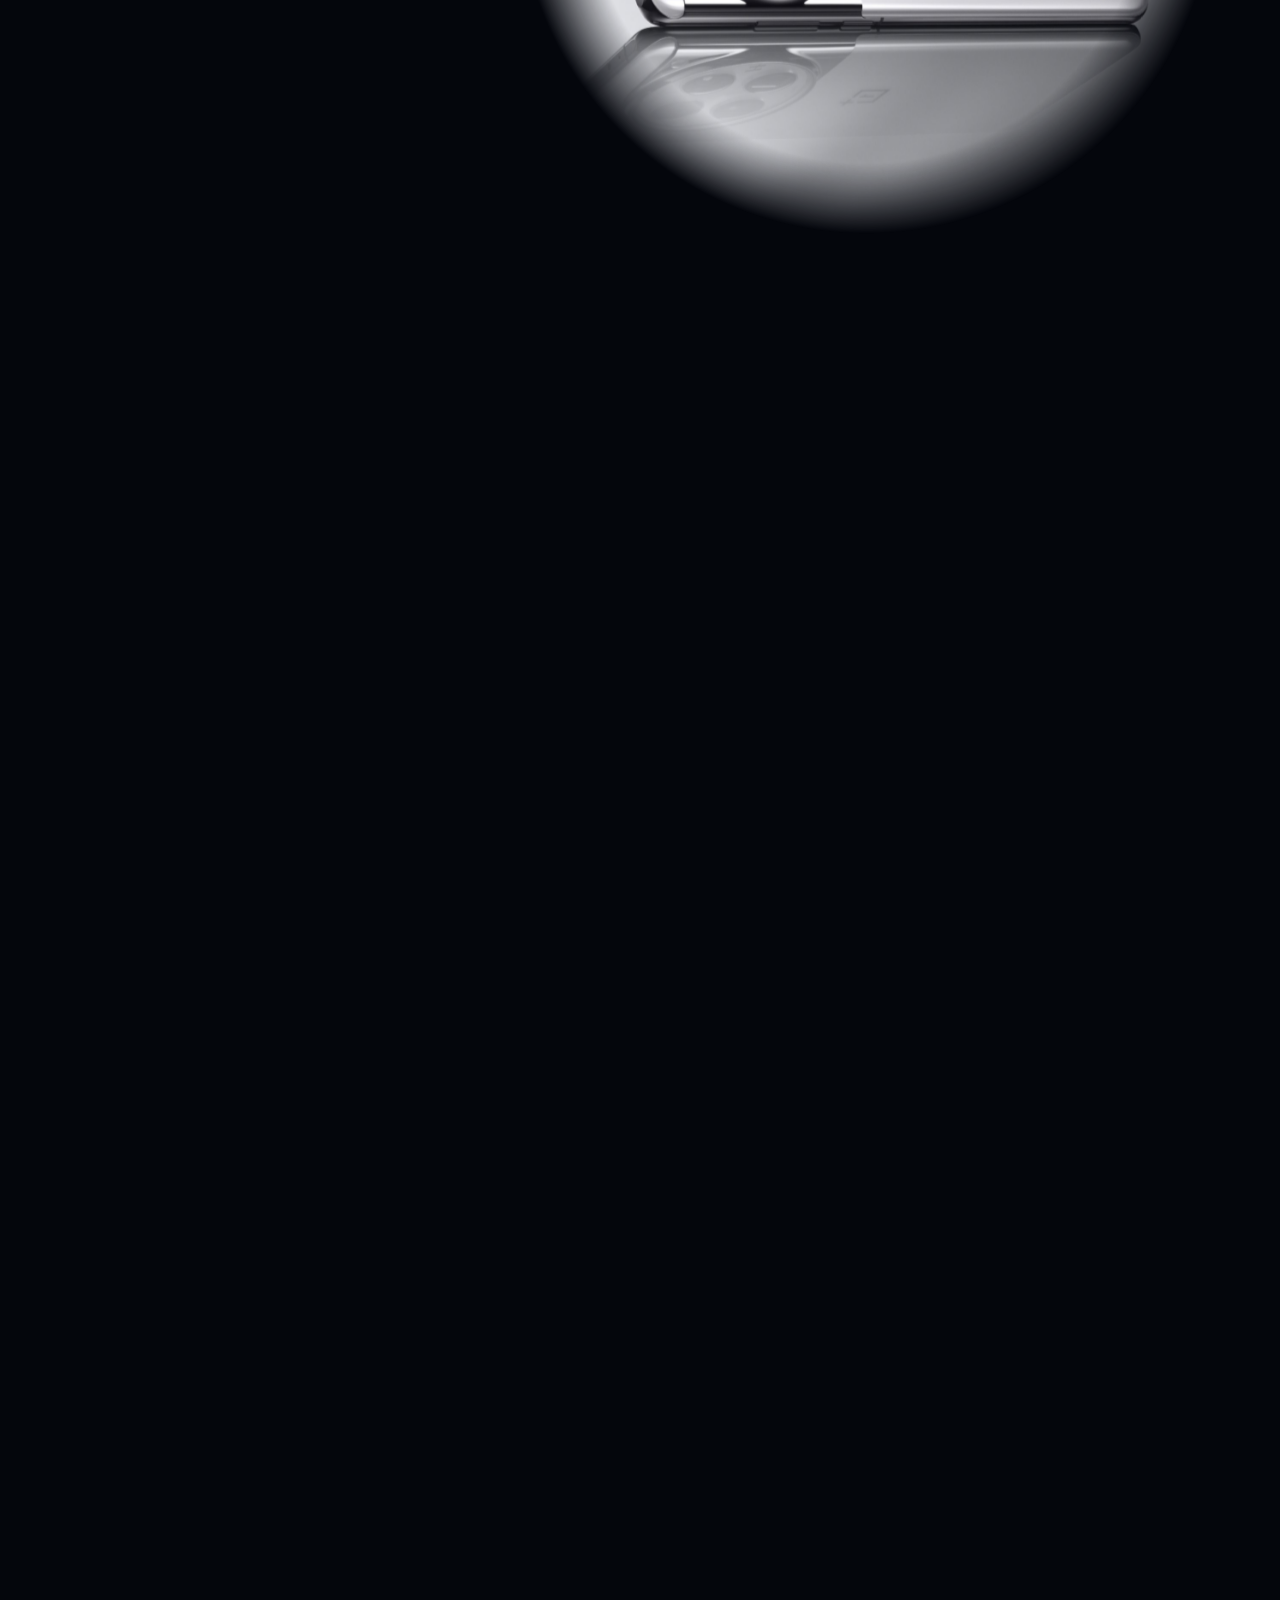
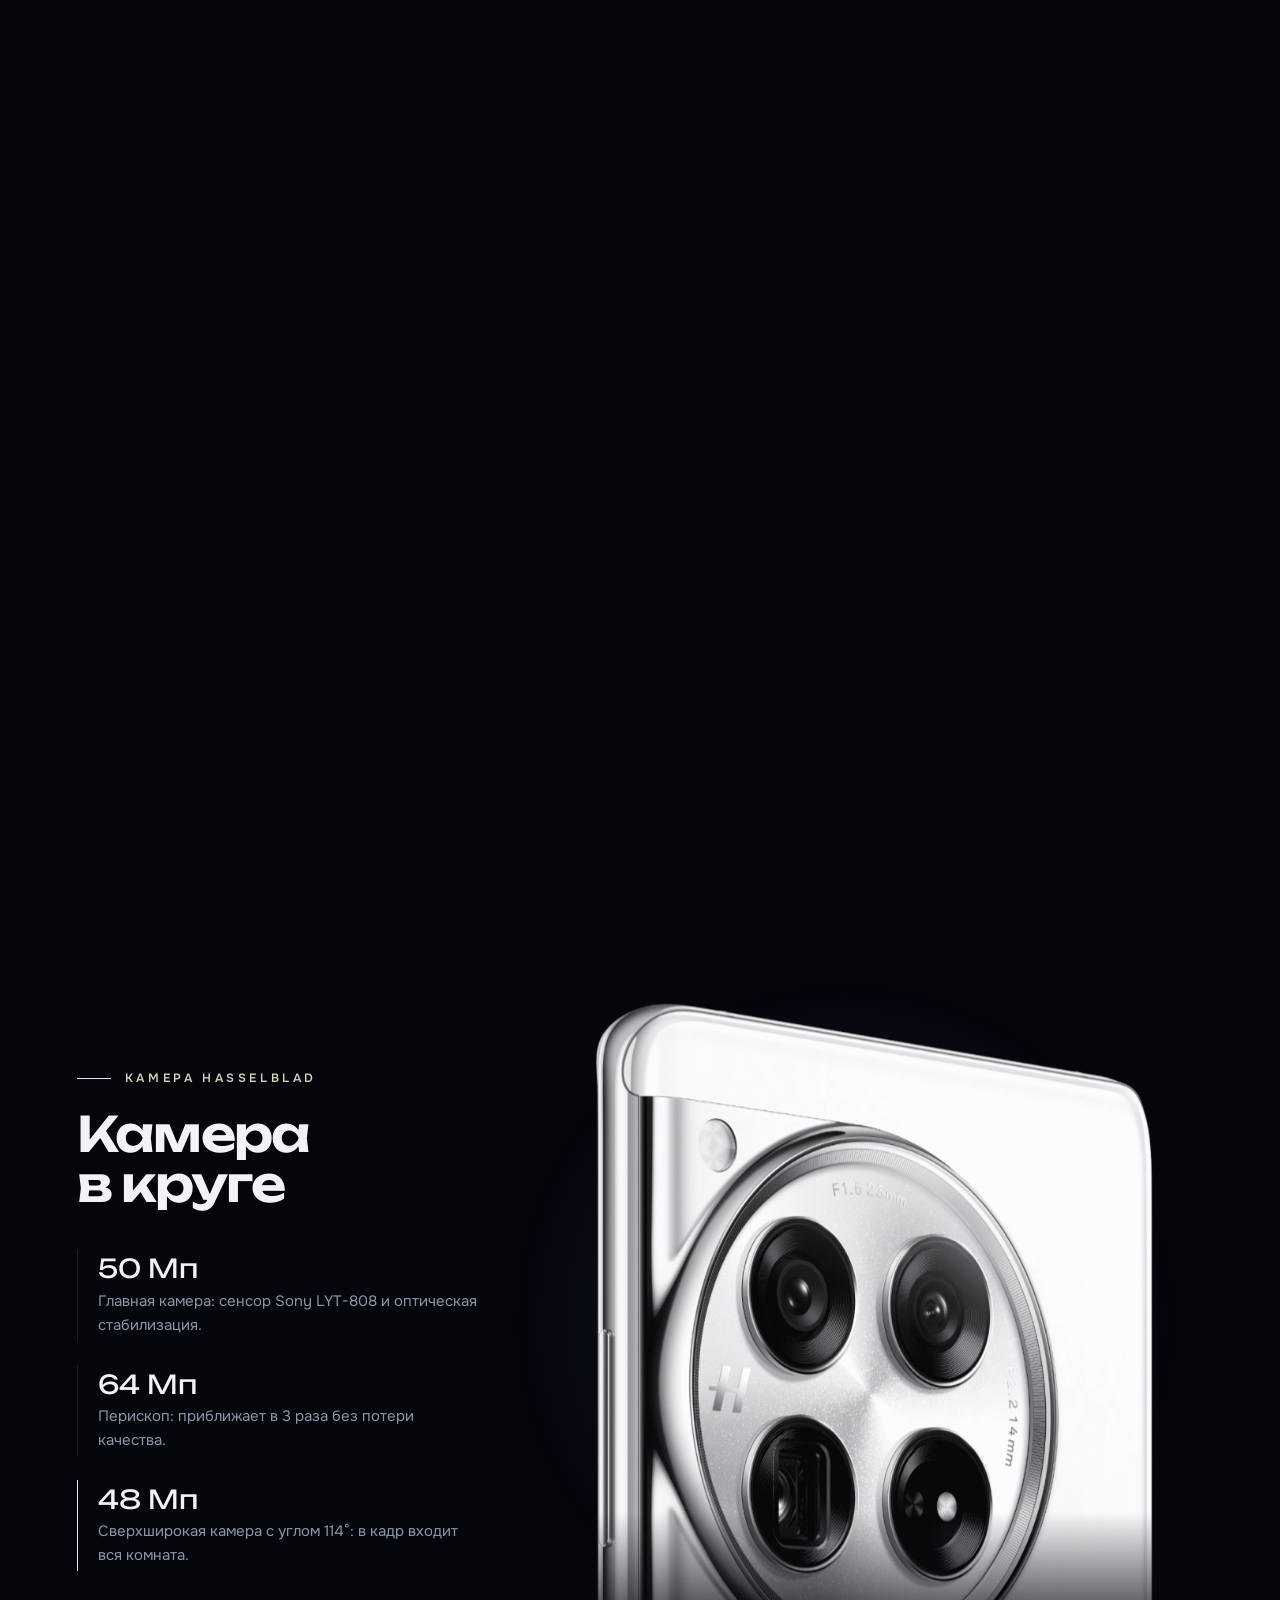
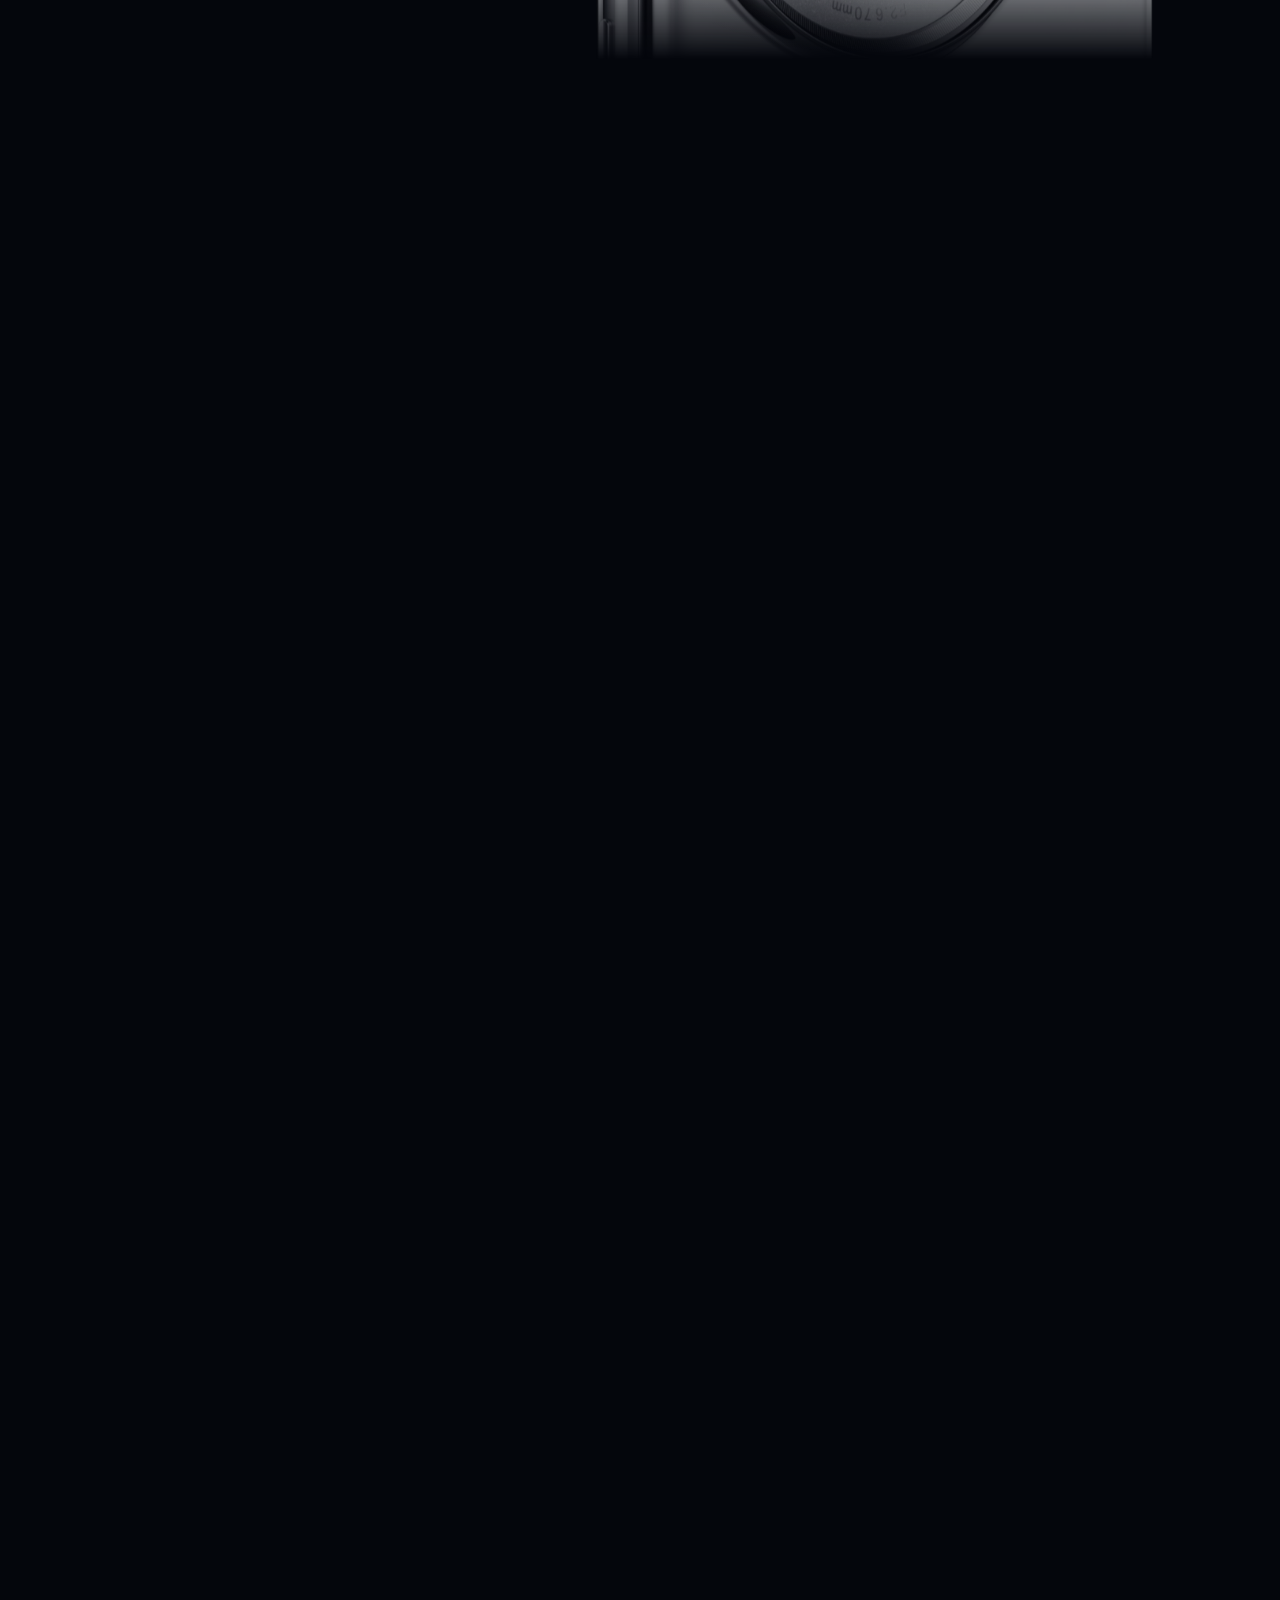
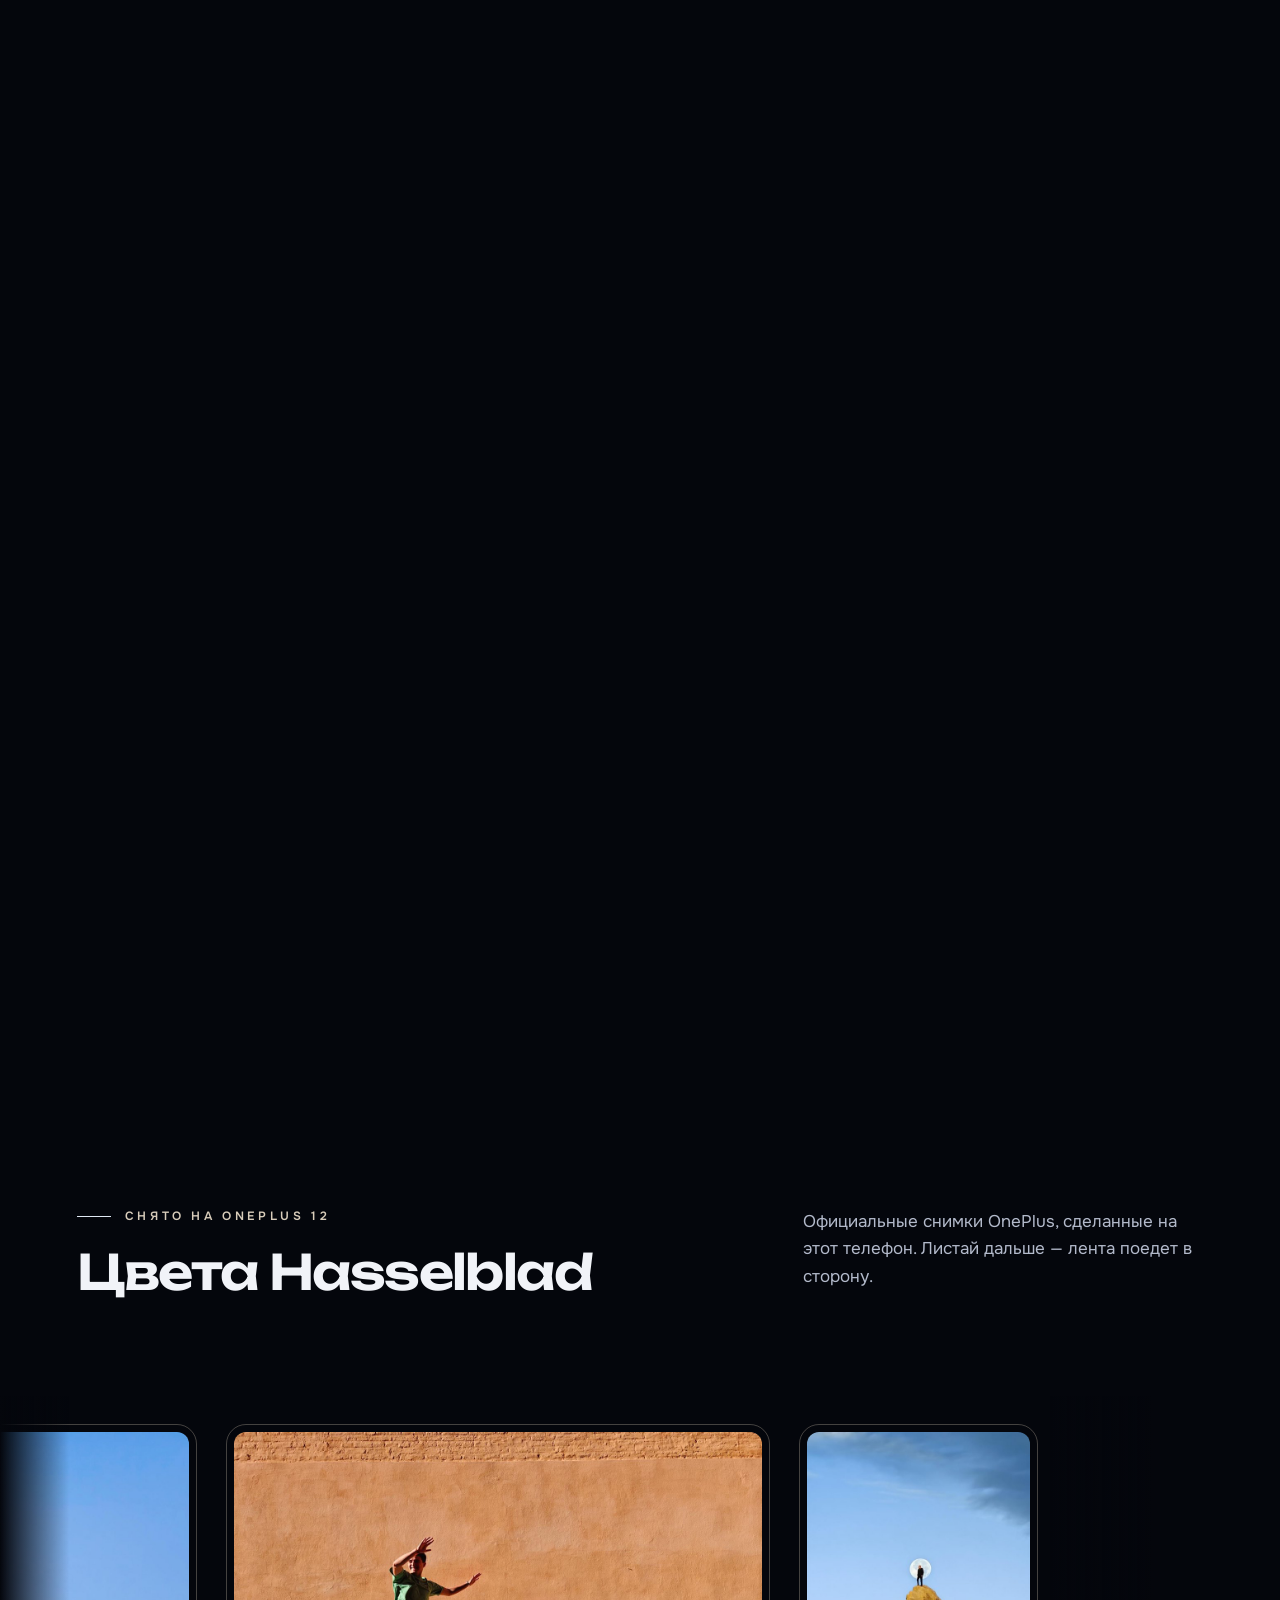
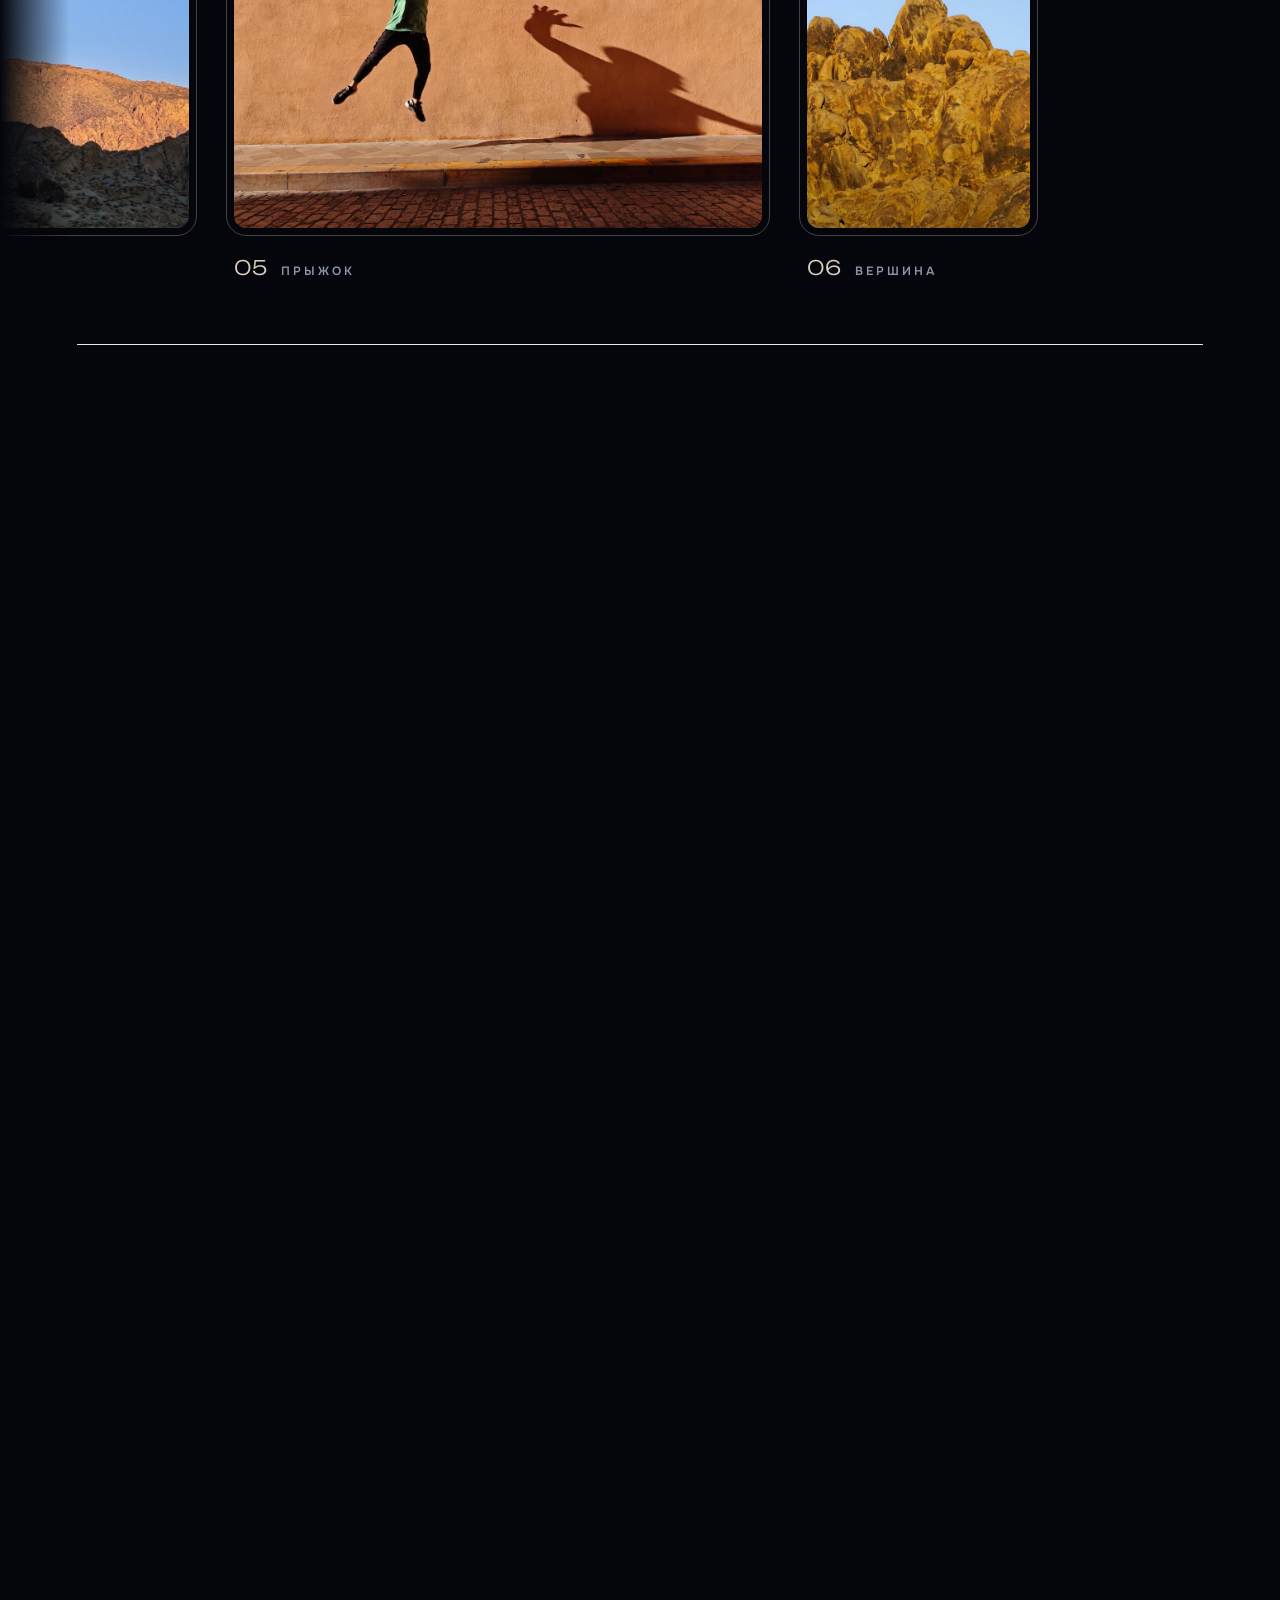
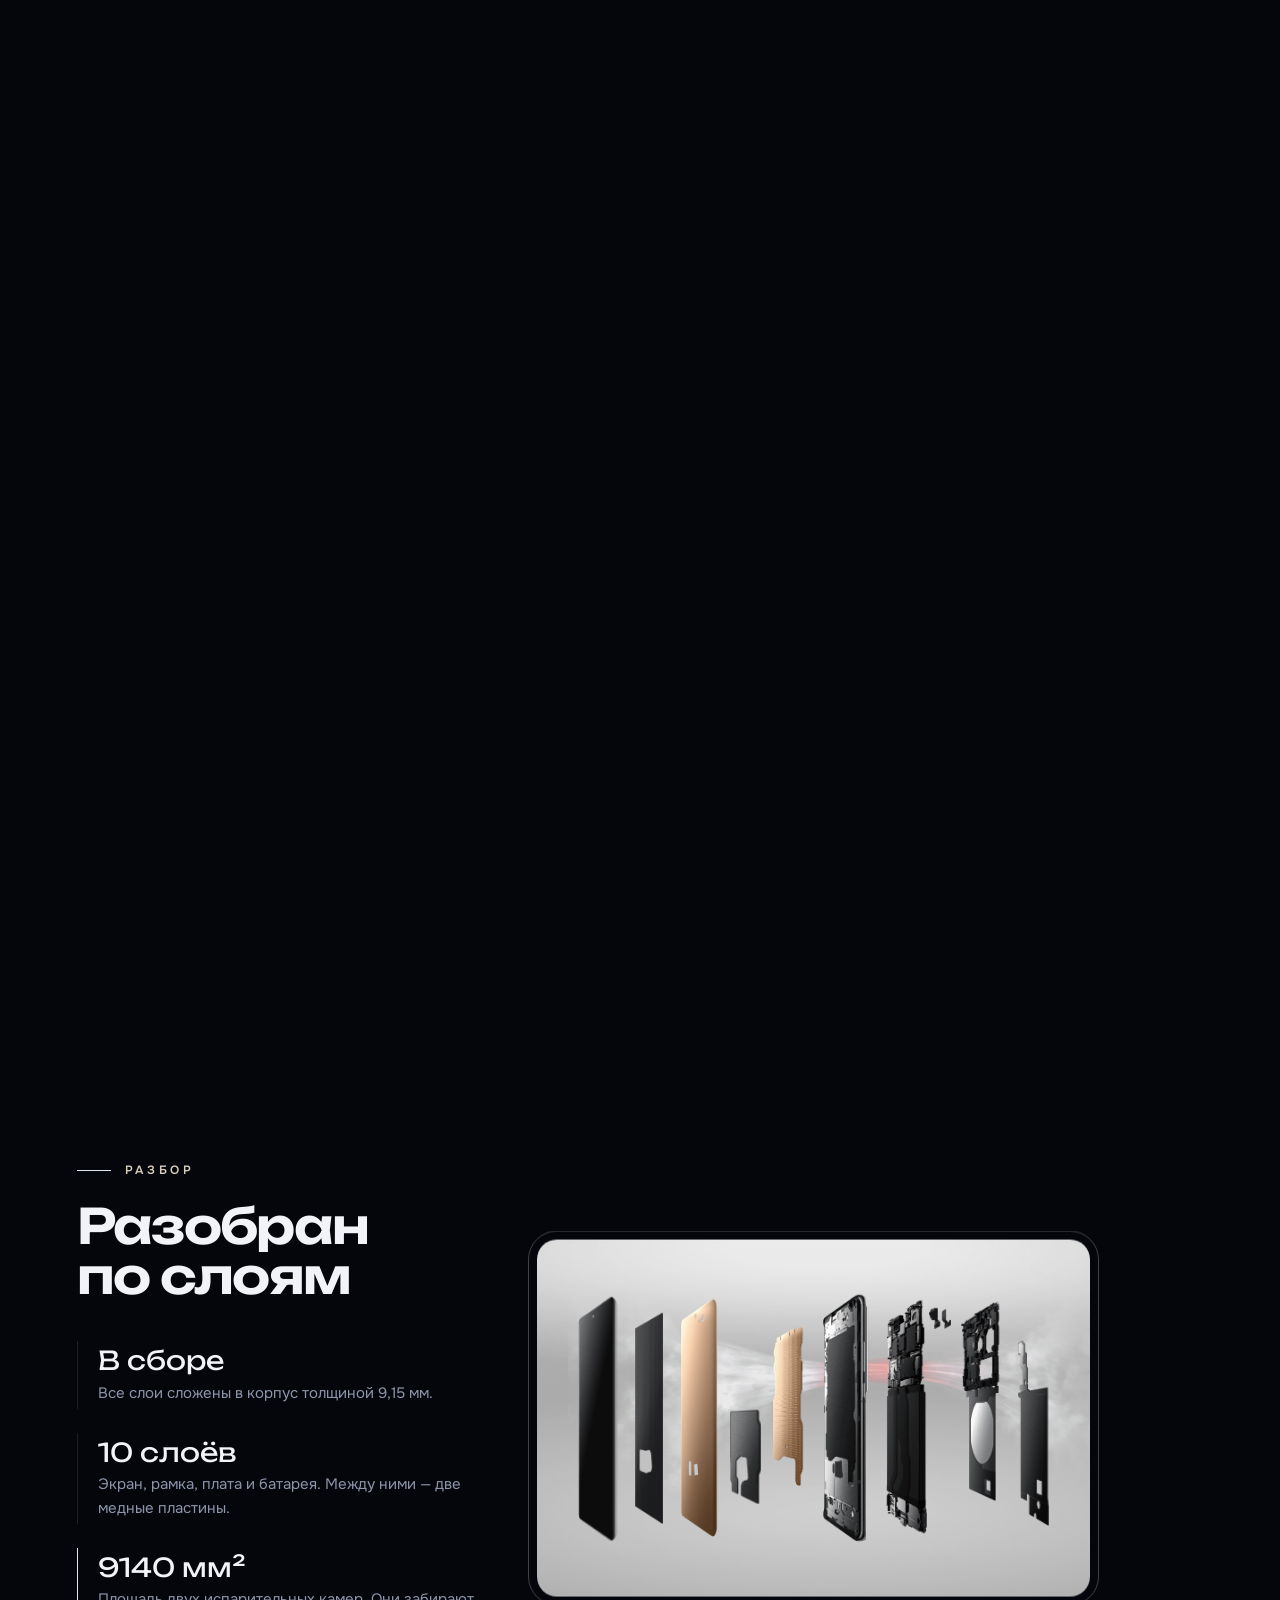
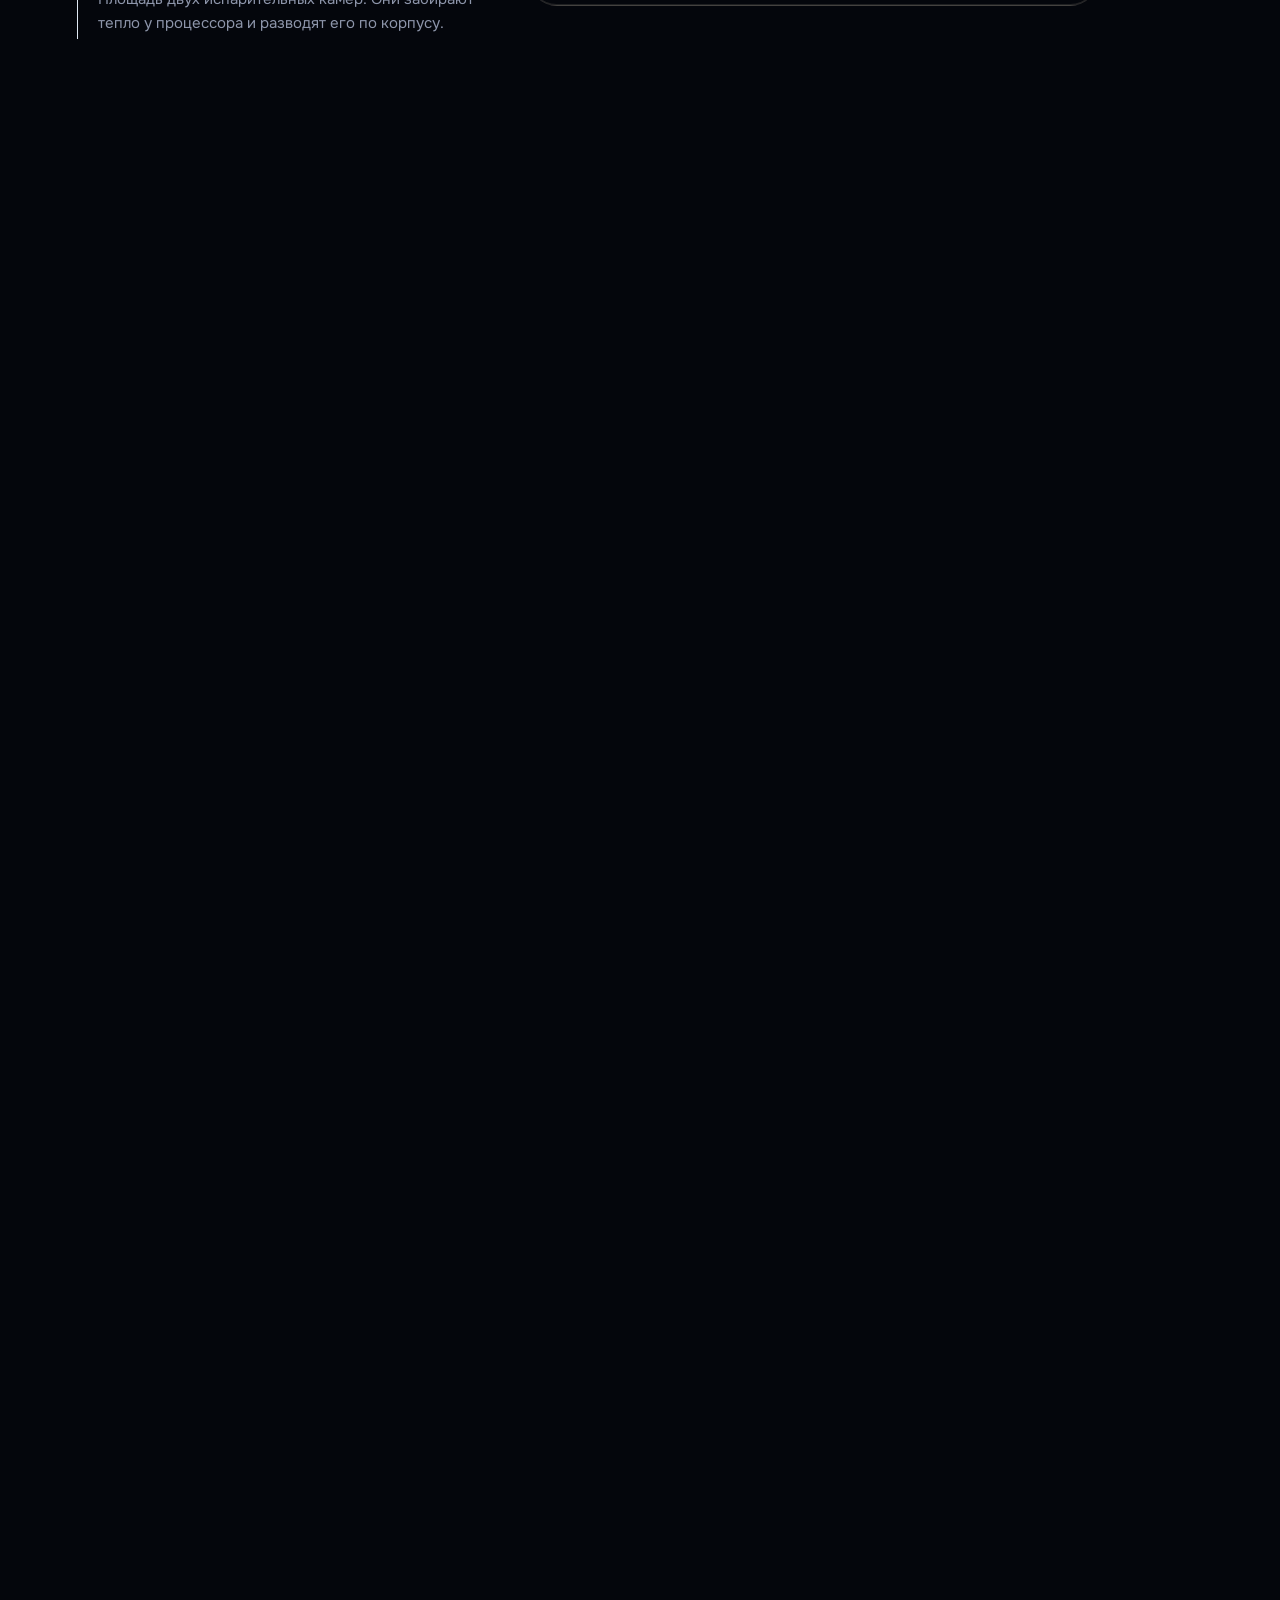
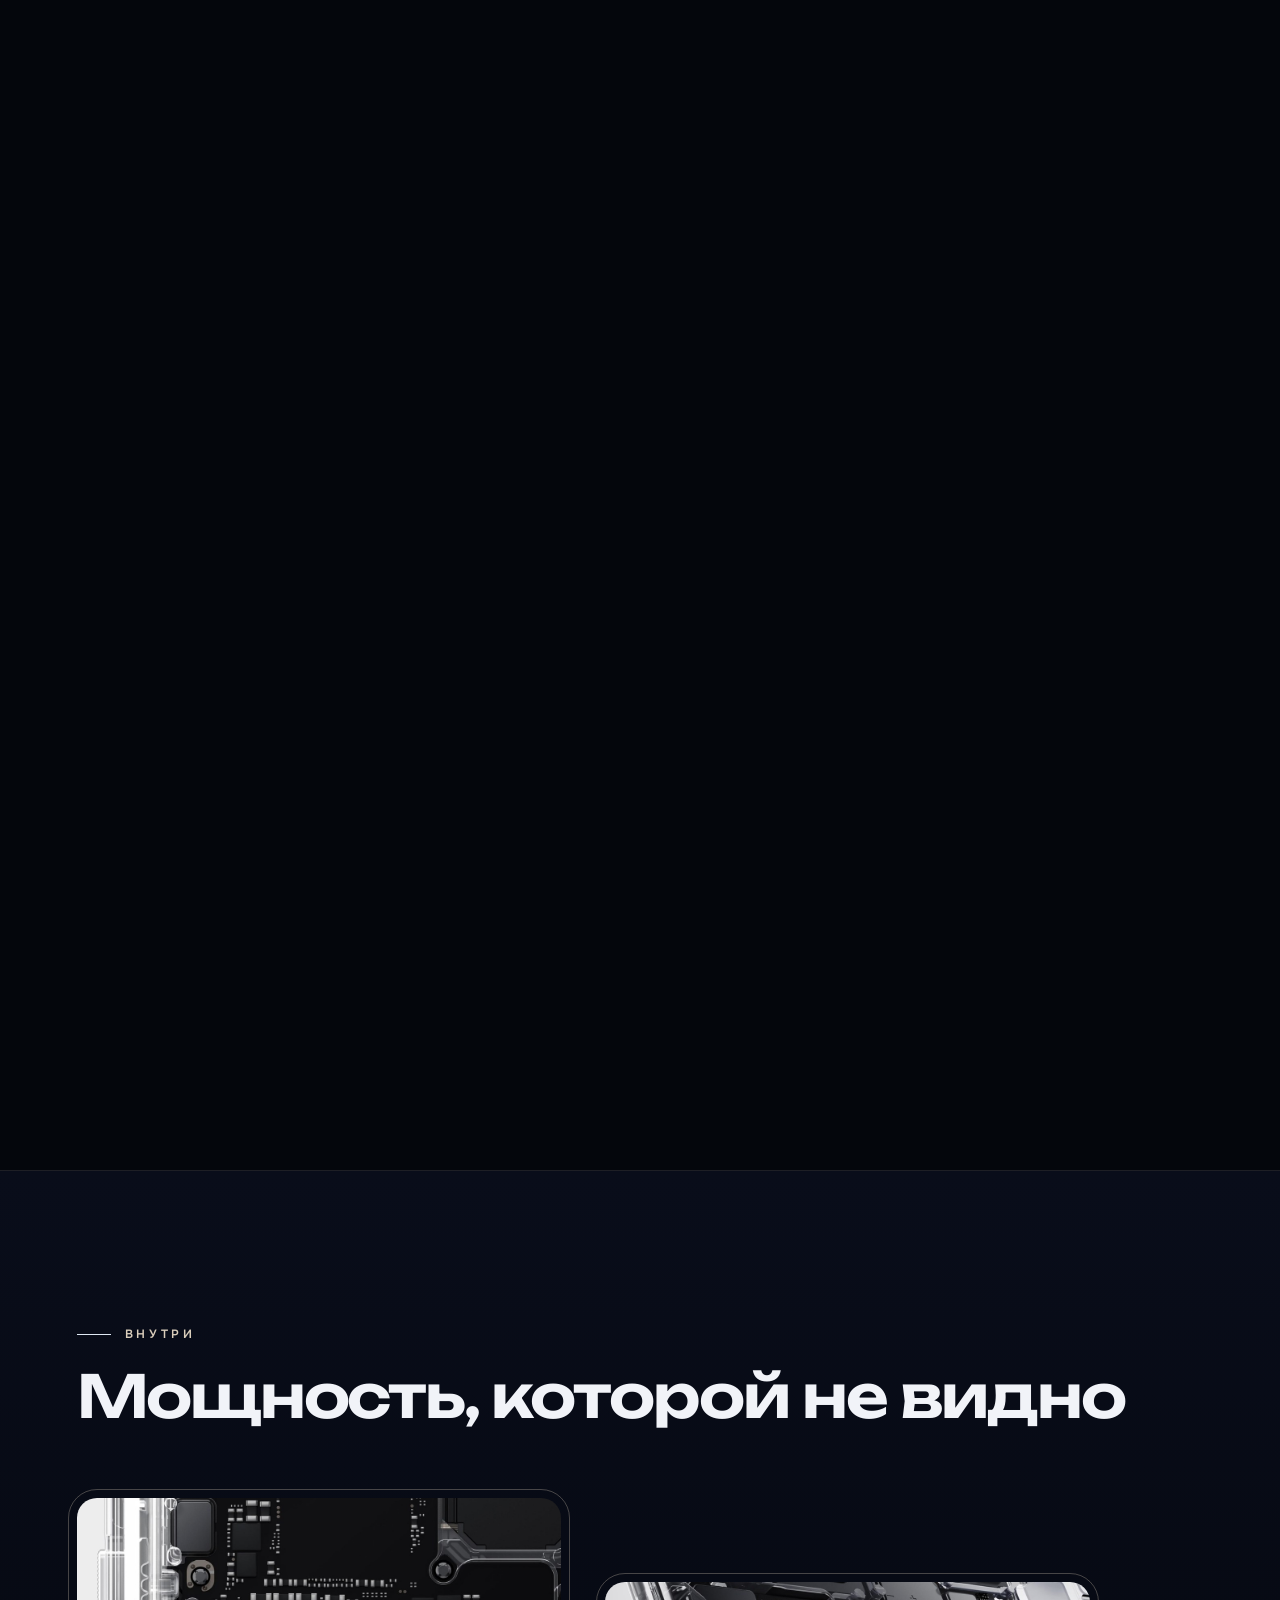
==== commit 89c1dccd: "Режим просмотра 3D подключён на страницах всех моделей - One, 7 Pro, 12, Open, 15: в режиме просмотр" ====
--- a/12.html
+++ b/12.html
@@ -17,7 +17,7 @@
   <link rel="preload" as="font" type="font/woff2" href="fonts/Onest-cyrillic.woff2" crossorigin>
   <link rel="preload" as="font" type="font/woff2" href="fonts/Onest-latin.woff2" crossorigin>
   <link rel="stylesheet" href="fonts/fonts.css?v=1">
-  <link rel="stylesheet" href="style.css?v=35">
+  <link rel="stylesheet" href="style.css?v=36">
   <link rel="stylesheet" href="twelve.css?v=11">
 </head>
 <!-- data-phone — ключ модели в data.js; класс is-12 включает оформление этой страницы из twelve.css -->
@@ -241,6 +241,6 @@
   <!-- twelve.js добавляет сцены этой страницы, поэтому стоит перед общим page.js -->
   <script src="twelve.js?v=4"></script>
   <script src="page.js?v=30"></script>
-  <script type="module" src="hero-live.js?v=13"></script>
+  <script type="module" src="hero-live.js?v=14"></script>
 </body>
 </html>
--- a/style.css
+++ b/style.css
@@ -15,11 +15,21 @@
   --ease: cubic-bezier(0.2, 0.8, 0.2, 1);
   /* поля страницы; у телефона с вырезом, повёрнутого боком, поле не меньше выреза */
   --side: max(6vw, calc((100vw - 1320px) / 2), env(safe-area-inset-left), env(safe-area-inset-right));
+  /* Сотая часть высоты экрана. Все высоты на сайте считаются от неё, а не от vh: на телефоне vh меряется от экрана
+     со свёрнутыми панелями браузера, а видно меньше — и всё, что задано в vh, оказывалось крупнее экрана: заголовки
+     уезжали под шапку, тексты не помещались (особенно в Safari на iPhone). svh — это высота того, что видно на самом
+     деле. На компьютере vh и svh равны, там ничего не меняется */
+  --vh: 1vh;
+}
+@supports (height: 1svh) {
+  :root { --vh: 1svh; }
 }
 
 * { box-sizing: border-box; margin: 0; padding: 0; }
 
-html { scroll-behavior: smooth; scroll-padding-top: 0; background: var(--bg); scrollbar-color: #2a3350 var(--bg); }
+/* text-size-adjust — чтобы телефон, повёрнутый боком, сам не увеличивал текст; overflow-x — чтобы ничто широкое
+   (слова-призраки за сценами) не давало странице ездить вбок и уменьшаться под ширину */
+html { scroll-behavior: smooth; scroll-padding-top: 0; background: var(--bg); scrollbar-color: #2a3350 var(--bg); -webkit-text-size-adjust: 100%; text-size-adjust: 100%; overflow-x: hidden; overflow-x: clip; }
 
 body {
   font-family: var(--body);
@@ -97,11 +107,15 @@
 .menu-open .menu-button i:last-child { transform: rotate(-45deg); }
 .menu-open .bar { background: none; border-color: transparent; }
 
-.menu { position: fixed; inset: 0; z-index: 45; display: grid; align-content: center; padding: 84px var(--side) max(32px, env(safe-area-inset-bottom)); counter-reset: item; background: rgb(4 6 12 / 0.98); opacity: 0; visibility: hidden; overflow-y: auto; overscroll-behavior: contain; transition: opacity 0.3s, visibility 0.3s; }
+.menu { position: fixed; inset: 0; z-index: 45; display: flex; flex-direction: column; padding: 84px var(--side) max(32px, env(safe-area-inset-bottom)); counter-reset: item; background: rgb(4 6 12 / 0.98); opacity: 0; visibility: hidden; overflow-y: auto; overscroll-behavior: contain; transition: opacity 0.3s, visibility 0.3s; }
 .menu-open .menu { opacity: 1; visibility: visible; }
+/* ссылки стоят по середине экрана, пока помещаются. Если их больше, чем экран, список начинается сверху и листается:
+   при простом выравнивании по центру верхние ссылки уезжали за край экрана и до них было не долистать */
+.menu a:first-child { margin-top: auto; }
+.menu a:last-child { margin-bottom: auto; }
 /* строки меню выезжают по очереди: --i выставляет page.js */
-.menu a { display: flex; align-items: baseline; gap: 16px; min-height: 56px; padding: 12px 0; font-family: var(--display); font-size: clamp(22px, 6.4vw, 30px); font-weight: 600; line-height: 1.15; letter-spacing: -0.03em; border-bottom: 1px solid var(--line); opacity: 0; translate: 0 14px; transition: opacity 0.4s var(--ease), translate 0.4s var(--ease), color 0.2s; transition-delay: calc(var(--i, 0) * 40ms + 60ms); }
-.menu a::before { content: counter(item, decimal-leading-zero); counter-increment: item; flex: none; font-size: 11px; font-weight: 400; letter-spacing: 0.2em; color: var(--gold); }
+.menu a { display: flex; flex: none; align-items: baseline; gap: 16px; min-height: 56px; padding: 12px 0; font-family: var(--display); font-size: clamp(22px, 6.4vw, 30px); font-weight: 600; line-height: 1.15; letter-spacing: -0.03em; border-bottom: 1px solid var(--line); opacity: 0; translate: 0 14px; transition: opacity 0.4s var(--ease), translate 0.4s var(--ease), color 0.2s; transition-delay: calc(var(--i, 0) * 40ms + 60ms); }
+.menu a::before { content: counter(item, decimal-leading-zero); counter-increment: item; flex: none; width: 24px; font-size: 11px; font-weight: 400; letter-spacing: 0.2em; color: var(--gold); }
 .menu-open .menu a { opacity: 1; translate: 0 0; }
 .menu a:active { color: var(--gold); }
 
@@ -114,10 +128,10 @@
 /* ---------- Сцены: .scene задаёт длину прокрутки, .pin прилипает к экрану ---------- */
 
 .scene { position: relative; }
-.pin { position: sticky; top: 0; height: 100vh; height: 100svh; overflow: hidden; }
-.scene-hero { height: 190vh; }
-.scene-spin { height: 340vh; }
-.scene-shot { height: 220vh; }
+.pin { position: sticky; top: 0; height: calc(var(--vh) * 100); height: 100svh; overflow: hidden; }
+.scene-hero { height: calc(var(--vh) * 190); }
+.scene-spin { height: calc(var(--vh) * 340); }
+.scene-shot { height: calc(var(--vh) * 220); }
 
 .glow { position: absolute; inset: 0; pointer-events: none; }
 
@@ -135,7 +149,7 @@
   top: 50%; right: -3vw;
   translate: 0 -50%;
   font-family: var(--display);
-  font-size: 74vh;
+  font-size: calc(var(--vh) * 74);
   font-weight: 800;
   line-height: 0.8;
   letter-spacing: -0.07em;
@@ -151,7 +165,7 @@
 .hero-phone {
   position: absolute;
   top: 50%; right: calc(var(--side) + 3vw);
-  height: 92vh;
+  height: calc(var(--vh) * 92);
   aspect-ratio: 954 / 2230;
   translate: 0 -47%;
   perspective: 1200px;
@@ -181,9 +195,9 @@
 /* название цвета огромными буквами проезжает за телефоном */
 .spin-word {
   position: absolute;
-  bottom: 2vh; left: 0;
+  bottom: calc(var(--vh) * 2); left: 0;
   font-family: var(--display);
-  font-size: 25vh;
+  font-size: calc(var(--vh) * 25);
   font-weight: 800;
   line-height: 1;
   letter-spacing: -0.05em;
@@ -197,7 +211,7 @@
 }
 
 /* шесть кадров лежат стопкой: прозрачность каждого выставляет page.js */
-.spin-phone { position: absolute; top: 50%; left: 50%; height: 92vh; aspect-ratio: 540 / 1200; margin: -46vh 0 0 -20.7vh; will-change: transform, opacity; }
+.spin-phone { position: absolute; top: 50%; left: 50%; height: calc(var(--vh) * 92); aspect-ratio: 540 / 1200; margin: calc(var(--vh) * -46) 0 0 calc(var(--vh) * -20.7); will-change: transform, opacity; }
 .spin-phone img { position: absolute; inset: 0; width: 100%; height: 100%; object-fit: contain; opacity: 0; }
 .spin-phone img:first-child { opacity: 1; }
 
@@ -227,9 +241,9 @@
 /* огромное слово проезжает поверх кадра: сдвиг выставляет page.js */
 .shot-word {
   position: absolute;
-  top: 6vh; left: 0;
+  top: calc(var(--vh) * 6); left: 0;
   font-family: var(--display);
-  font-size: 26vh;
+  font-size: calc(var(--vh) * 26);
   font-weight: 800;
   line-height: 1;
   letter-spacing: -0.05em;
@@ -260,7 +274,7 @@
 
 /* ---------- Объёмный разбор камеры (модель рисует teardown3d.js) ---------- */
 
-.scene-teardown { height: 360vh; }
+.scene-teardown { height: calc(var(--vh) * 360); }
 .glow-teardown { background: radial-gradient(46% 50% at 64% 50%, rgb(76 125 255 / 0.2), transparent 72%), radial-gradient(30% 34% at 70% 58%, rgb(217 205 187 / 0.1), transparent 70%); }
 .teardown-canvas { position: absolute; inset: 0; width: 100%; height: 100%; }
 .teardown-copy { position: absolute; top: 50%; left: var(--side); max-width: 340px; translate: 0 -50%; }
@@ -373,79 +387,100 @@
 
 @media (max-width: 900px) and (orientation: portrait), (max-width: 900px) and (min-height: 481px) {
   .bar-nav { display: none; }
-
-  .scene-hero { height: 170vh; }
-  .bigword { right: 50%; translate: 50% -62%; font-size: 44vh; }
-  .hero-phone { top: 8vh; right: 50%; height: 56vh; translate: 50% 0; }
-  .hero-copy { top: auto; right: 22px; bottom: 9vh; left: 22px; max-width: none; translate: none; }
+  /* шапка одной высоты и вверху страницы, и при прокрутке (60 точек: 44 под палец и по 8 сверху и снизу) */
+  body:not(.home) .bar, body:not(.home) .bar.is-scrolled { padding-block: max(8px, env(safe-area-inset-top)) 8px; }
+
+  /* Экран сцены на телефоне делят шапка, текст и картинка. Общие для всех сцен числа:
+     --bar  — высота шапки; --top — отсюда начинается верхний текст или картинка; --foot — поле снизу;
+     --gap  — просвет между текстом и картинкой; --copy — высота текста сцены, её измеряет page.js;
+     --room — сколько высоты остаётся картинке, когда текст занял своё. Картинка каждой сцены получает именно
+     это место, поэтому на низком экране она становится меньше, но на текст не налезает */
+  .pin {
+    --bar: calc(52px + max(8px, env(safe-area-inset-top)));
+    --top: calc(var(--bar) + clamp(2px, calc(var(--vh) * 1.4), 14px));
+    --foot: max(clamp(14px, calc(var(--vh) * 3.4), 36px), env(safe-area-inset-bottom));
+    --gap: clamp(8px, calc(var(--vh) * 2.2), 22px);
+    --room: calc(var(--vh) * 100 - var(--top) - var(--copy, calc(var(--vh) * 42)) - var(--gap) - var(--foot));
+  }
+
+  .scene-hero { height: calc(var(--vh) * 170); }
+  .bigword { top: calc(var(--top) + var(--room) / 2); right: 50%; translate: 50% -50%; font-size: calc(var(--room) * 0.9); }
+  .hero-phone { top: var(--top); right: 50%; height: var(--room); translate: 50% 0; }
+  .hero-copy { top: auto; right: var(--side); bottom: var(--foot); left: var(--side); max-width: none; translate: none; }
   .hero-copy h1 { width: auto; max-width: none; }
-  h1 { margin-top: 16px; font-size: clamp(34px, 10.5vw, 60px); }
-  .lead { margin-top: 14px; font-size: 15px; }
-  .facts { gap: 20px; margin-top: 20px; padding-top: 16px; }
+  /* заголовки и текст подобраны и под ширину, и под высоту экрана: на низком экране они чуть мельче */
+  h1 { margin-top: 12px; font-size: clamp(28px, min(10.5vw, calc(var(--vh) * 6.8)), 60px); }
+  .lead { max-width: none; margin-top: 12px; font-size: 15px; line-height: 1.5; }
+  .facts { gap: 18px; margin-top: 16px; padding-top: 14px; }
   .facts b { font-size: 15px; }
-  .facts span { font-size: 10px; }
+  .facts span { font-size: 11px; letter-spacing: 0.1em; }
   .hint { display: none; }
 
-  .scene-spin { height: 300vh; }
-  .spin-word { font-size: 17vh; }
-  .spin-phone { top: 59%; height: 56vh; margin: -28vh 0 0 -12.6vh; }
-  .spin-copy { top: 11vh; right: 22px; left: 22px; max-width: none; translate: none; }
-  h2 { margin-top: 14px; font-size: clamp(26px, 7.6vw, 40px); }
+  .scene-spin { height: calc(var(--vh) * 300); }
+  .spin-word { font-size: calc(var(--vh) * 17); }
+  .spin-phone { top: calc(var(--top) + var(--copy) + var(--gap)); height: var(--room); margin: 0 0 0 calc(var(--room) * -0.225); }
+  .spin-copy { top: var(--top); right: var(--side); left: var(--side); max-width: none; translate: none; }
+  h2 { margin-top: 10px; font-size: clamp(22px, min(7.6vw, calc(var(--vh) * 5.2)), 40px); }
   /* на телефоне видна только та подпись, которая сейчас активна */
   .steps { position: absolute; top: 100%; left: 0; right: 0; margin-top: 10px; }
   .steps li { position: absolute; top: 0; left: 0; right: 0; margin: 0 !important; padding-left: 14px; opacity: 0; }
   .steps li.is-on { opacity: 1; }
-  .steps b { font-size: 19px; }
-  .steps span { font-size: 13px; }
-  .swatches { top: auto; right: 12px; bottom: 5vh; left: 12px; grid-auto-flow: column; justify-content: center; gap: 4px; translate: none; }
+  .steps b { font-size: 18px; }
+  .steps span { font-size: 14px; line-height: 1.45; }
+  .swatches { top: auto; right: 12px; bottom: calc(var(--vh) * 5); left: 12px; grid-auto-flow: column; justify-content: center; gap: 4px; translate: none; }
   .swatch { gap: 8px; padding: 6px 12px 6px 6px; }
   .swatch i { width: 22px; height: 22px; }
   .swatch b { font-size: 12px; }
   .swatch small { display: none; }
 
-  .scene-shot { height: 200vh; }
-  .shot-image { height: 52%; }
-  .shot-image { transform-origin: 50% 50%; }
-  .shot-shade { background: linear-gradient(0deg, var(--bg) 46%, transparent 62%, transparent 88%, var(--bg)); }
-  .shot-copy { top: auto; right: 22px; bottom: 7vh; left: 22px; max-width: none; translate: none; }
-  .shot-text { margin-top: 14px; font-size: 15px; }
-  .stats { gap: 10px 24px; margin-top: 20px; padding-top: 16px; }
-
-  .scene-teardown { height: 320vh; }
+  .scene-shot { height: calc(var(--vh) * 200); }
+  /* кадр занимает всё, что выше текста, и чуть заходит под его начало: там его гасит затемнение */
+  .shot-image { height: calc(var(--vh) * 100 - var(--copy, calc(var(--vh) * 42)) - var(--foot) + calc(var(--vh) * 7)); transform-origin: 50% 50%; }
+  .shot-shade { background: linear-gradient(0deg, var(--bg) calc(var(--copy, calc(var(--vh) * 42)) + var(--foot) - calc(var(--vh) * 2)), transparent calc(var(--copy, calc(var(--vh) * 42)) + var(--foot) + calc(var(--vh) * 12)), transparent 88%, var(--bg)); }
+  .shot-copy { top: auto; right: var(--side); bottom: var(--foot); left: var(--side); max-width: none; translate: none; }
+  .shot-text { max-width: none; margin-top: 12px; font-size: 15px; line-height: 1.5; }
+  .stats { gap: 8px 22px; margin-top: 16px; padding-top: 14px; }
+  .stats b { font-size: clamp(22px, 6.6vw, 30px); }
+  .stats span { font-size: 11px; letter-spacing: 0.1em; }
+
+  .scene-teardown { height: calc(var(--vh) * 320); }
   .glow-teardown { background: radial-gradient(60% 40% at 50% 46%, rgb(76 125 255 / 0.2), transparent 72%); }
-  .teardown-copy { top: 10vh; right: 22px; left: 22px; max-width: none; translate: none; }
+  .teardown-copy { top: var(--top); right: var(--side); left: var(--side); max-width: none; translate: none; }
   .teardown-copy .shot-text { display: none; }
   /* вместо выносок — кружок с номером у каждого слоя и список названий под заголовком */
   .part-label .part-text, .part-label i { display: none; }
   .part-label em { display: grid; place-items: center; width: 26px; height: 26px; font-family: var(--display); font-size: 11px; font-style: normal; color: var(--bg); border-radius: 50%; background: var(--sand); }
-  .legend { display: grid; grid-template-columns: 1fr 1fr; gap: 6px 14px; margin-top: 14px; counter-reset: layer; font-size: 12px; line-height: 1.3; }
+  .legend { display: grid; grid-template-columns: 1fr 1fr; gap: 6px 14px; margin-top: 12px; counter-reset: layer; font-size: 13px; line-height: 1.3; }
   .legend li { counter-increment: layer; display: flex; gap: 8px; }
-  .legend li::before { content: counter(layer); flex: none; font-family: var(--display); font-size: 10px; color: var(--sand); }
+  .legend li::before { content: counter(layer); flex: none; font-family: var(--display); font-size: 11px; color: var(--sand); }
   .legend span { display: none; }
   .legend b { font-weight: 500; }
 
   .rail { display: none; }
-  .shot-word { top: 2vh; font-size: 13vh; }
-
-  .spec-grid { grid-template-columns: repeat(2, 1fr); gap: 10px; margin-top: 40px; }
+  .shot-word { top: calc(var(--vh) * 2); font-size: calc(var(--vh) * 13); }
+
+  /* разделы под сценами: на телефоне поля сверху и снизу меньше, чем на широком окне */
+  .section { padding: 68px 0; }
+  .section-title { margin-top: 14px; }
+  .spec-grid { grid-template-columns: repeat(2, 1fr); gap: 10px; margin-top: 32px; }
   .spec { padding: 22px 16px 20px; border-radius: 16px; }
   .spec::before { left: 16px; }
 
   /* заголовок сравнения мельче: строка «и Galaxy S25 Ultra» помещается целиком */
   .versus-title { font-size: clamp(25px, 7.6vw, 44px); }
-  .score { top: 56px; grid-template-columns: repeat(3, 1fr); gap: 6px; margin-top: 34px; padding: 8px; border-radius: 16px; }
+  .score { top: calc(52px + max(8px, env(safe-area-inset-top))); grid-template-columns: repeat(3, 1fr); gap: 6px; margin-top: 28px; padding: 8px; border-radius: 16px; }
   .score-note { display: none; }
   .score-card { flex-direction: column; align-items: flex-start; gap: 4px; padding: 10px; }
-  .score-card span { font-size: 9px; }
+  .score-card span { font-size: 11px; line-height: 1.25; }
   .score-card b { font-size: 28px; }
   .vgroup { border-radius: 16px; }
   .vgroup h3 { padding: 18px 12px 12px; }
   .versus-row { grid-template-columns: repeat(3, 1fr); gap: 6px; padding: 4px 8px 8px; }
   .versus-row:last-child { padding-bottom: 12px; }
-  .versus-label { grid-column: 1 / -1; padding: 8px 4px 2px; font-size: 12px; }
-  .versus-cell { min-height: 50px; padding: 8px 10px; border-radius: 10px; }
-  .versus-cell b { font-size: 13px; }
-  .versus-row.is-text .versus-cell b { font-size: 12px; }
+  .versus-label { grid-column: 1 / -1; padding: 10px 4px 2px; font-size: 13px; }
+  .versus-cell { min-height: 52px; padding: 8px; border-radius: 10px; }
+  .versus-cell b { font-size: 14px; }
+  .versus-row.is-text .versus-cell b { font-size: 13px; line-height: 1.3; }
   .footer-row { flex-direction: column; align-items: flex-start; gap: 12px; }
 }
 
@@ -478,7 +513,7 @@
 .home-sub { margin-top: clamp(12px, 1.5vw, 24px); font-family: var(--display); font-size: clamp(15px, 1.9vw, 30px); font-weight: 300; letter-spacing: -0.02em; color: var(--sand); }
 
 /* страница «такой страницы нет» (404.html): тот же верх, что у главной, и кнопка назад */
-.lost-top { display: grid; align-content: center; min-height: 100vh; min-height: 100svh; }
+.lost-top { display: grid; align-content: center; min-height: calc(var(--vh) * 100); min-height: 100svh; }
 .lost-link { display: inline-flex; align-items: center; min-height: 48px; margin-top: clamp(28px, 4vw, 48px); padding: 0 28px; font-size: 13px; font-weight: 600; letter-spacing: 0.16em; text-transform: uppercase; color: #1c1304; border-radius: 999px; background: linear-gradient(135deg, #f7d58c, var(--gold)); transition: translate 0.3s var(--ease), box-shadow 0.3s; }
 .lost-link:hover { translate: 0 -3px; box-shadow: 0 16px 40px -14px rgb(240 196 104 / 0.7); }
 .lost-link:active { translate: 0 0; }
@@ -533,8 +568,8 @@
   .models { grid-template-columns: repeat(2, 1fr); gap: 34px 16px; }
   .unit, .unit-hit { gap: 16px; }
   .unit-title { font-size: clamp(15px, 4.6vw, 20px); }
-  .unit-title small { font-size: 10px; }
-  .unit-tag { padding: 5px 12px; font-size: 10px; }
+  .unit-title small { font-size: 11px; letter-spacing: 0.24em; }
+  .unit-tag { padding: 6px 12px; font-size: 11px; letter-spacing: 0.12em; }
 }
 
 /* ---------- Живой объёмный телефон на первом экране ---------- */
@@ -542,7 +577,7 @@
 
 /* пока объёмный телефон не готов (или если он не может быть нарисован), виден обычный снимок */
 .hero-phone canvas { display: none; width: 100%; height: 100%; }
-.hero-phone.is-live { right: calc(var(--side) + 1vw); height: 98vh; aspect-ratio: 440 / 940; translate: 0 -50%; }
+.hero-phone.is-live { right: calc(var(--side) + 1vw); height: calc(var(--vh) * 98); aspect-ratio: 440 / 940; translate: 0 -50%; }
 .hero-phone.is-live img { display: none; }
 .hero-phone.is-live canvas { display: block; }
 
@@ -558,11 +593,34 @@
 .hero-color-name { margin-left: 10px; font-size: 13px; font-weight: 500; letter-spacing: 0.08em; color: var(--muted); }
 
 @media (max-width: 900px) and (orientation: portrait), (max-width: 900px) and (min-height: 481px) {
-  /* телефон занимает верхнюю половину экрана, текст — нижнюю: они не пересекаются */
-  .hero-phone.is-live { top: 6vh; right: 50%; height: 45vh; translate: 50% 0; }
-  .hero-after { top: auto; right: 22px; bottom: 9vh; left: 22px; max-width: none; translate: none; }
-  .hero-colors { margin-top: 16px; }
+  /* телефон занимает всё место над текстом (--room, см. выше), текст стоит внизу: они не пересекаются */
+  .hero-phone.is-live { top: var(--top); right: 50%; height: var(--room); translate: 50% 0; }
+  .hero-after { top: auto; right: var(--side); bottom: var(--foot); left: var(--side); max-width: none; translate: none; }
+  .hero-colors { margin-top: 10px; }
   .hero-color { width: 32px; height: 32px; }
+}
+
+/* меню на невысоком экране: строки ниже, чтобы все разделы помещались без прокрутки (или почти все) */
+@media (max-width: 900px) and (orientation: portrait) and (max-height: 720px) {
+  .menu { padding-top: 70px; }
+  .menu a { min-height: 48px; padding: 9px 0; font-size: 20px; }
+}
+
+/* Телефон стоя с низким экраном (небольшие и старые модели, увеличенный масштаб в настройках): текст набран чуть
+   плотнее, чтобы картинке над ним или под ним осталось заметное место */
+@media (max-width: 900px) and (orientation: portrait) and (max-height: 600px) {
+  .kicker { font-size: 11px; letter-spacing: 0.22em; }
+  h1 { margin-top: 8px; }
+  h2 { margin-top: 8px; }
+  .lead, .shot-text { margin-top: 8px; font-size: 14px; line-height: 1.42; }
+  .facts { gap: 14px; margin-top: 10px; padding-top: 10px; }
+  .stats { gap: 6px 18px; margin-top: 10px; padding-top: 10px; }
+  .stats b { font-size: 21px; }
+  .hero-colors { margin-top: 4px; }
+  .steps { margin-top: 8px; }
+  .steps b { font-size: 17px; }
+  .steps span { font-size: 13px; line-height: 1.4; }
+  .legend { gap: 4px 12px; margin-top: 8px; font-size: 12px; }
 }
 /* ---------- Объёмные модели, которые можно крутить (spin.js) ---------- */
 
@@ -596,27 +654,41 @@
 @media (orientation: landscape) and (max-height: 480px) {
   .bar, .bar.is-scrolled { padding-block: max(6px, env(safe-area-inset-top)) 6px; }
   .rail, .hint { display: none; }
-  .menu { align-content: start; grid-template-columns: 1fr 1fr; column-gap: 36px; padding-top: 64px; }
+  .menu { display: grid; align-content: start; grid-template-columns: 1fr 1fr; column-gap: 36px; padding-top: 64px; }
+  .menu a:first-child, .menu a:last-child { margin-block: 0; }
   .menu a { min-height: 48px; padding: 8px 0; font-size: 19px; }
 
   .kicker { gap: 10px; font-size: 11px; letter-spacing: 0.24em; }
   .kicker::before { width: 22px; }
-  h1 { margin-top: 10px; font-size: clamp(28px, 10vh, 44px); }
-  h2 { margin-top: 10px; font-size: clamp(21px, 7.6vh, 34px); }
-  .lead { max-width: 360px; margin-top: 10px; font-size: 13px; line-height: 1.45; }
+  h1 { margin-top: 8px; font-size: clamp(26px, calc(var(--vh) * 9), 42px); }
+  h2 { margin-top: 8px; font-size: clamp(19px, calc(var(--vh) * 6.6), 32px); }
+  .lead { max-width: 360px; margin-top: 8px; font-size: 12.5px; line-height: 1.42; }
   .facts { gap: 22px; margin-top: 12px; padding-top: 10px; }
   .facts b { font-size: 14px; }
-  .facts span { font-size: 9px; }
+  .facts span { font-size: 10px; letter-spacing: 0.08em; }
   .hero-copy { max-width: 46vw; }
-  .hero-after, .shot-copy, .spin-copy, .teardown-copy { max-width: 40vw; }
+  .hero-after, .shot-copy, .spin-copy, .teardown-copy { max-width: 42vw; }
+  /* Место под шапкой: --bar — её высота, --mid — середина этого места, --tall — его высота. Текст и картинка сцены
+     стоят рядом, и оба выровнены по этой середине, а не по середине экрана: иначе верх уходил под шапку.
+     --fit — во сколько раз уменьшить текст, если он выше этого места (считает page.js) */
+  .pin { --bar: calc(50px + max(6px, env(safe-area-inset-top))); --mid: calc(50% + var(--bar) / 2 - 3px); --tall: calc(var(--vh) * 100 - var(--bar) - 14px); }
+  .hero-copy, .hero-after, .shot-copy, .spin-copy, .teardown-copy { top: var(--mid); scale: var(--fit, 1); transform-origin: 0 50%; }
+  /* у текста с подписями шагов видна только активная подпись (все три по высоте не помещаются); она висит под
+     заголовком, поэтому сам заголовок стоит выше середины на половину её высоты (--hang считает page.js) */
+  .spin-copy { top: calc(var(--mid) - var(--hang, 0px) / 2); }
+  .hero-phone, .hero-phone.is-live { top: var(--mid); height: var(--tall); translate: 0 -50%; }
+  .bigword { top: var(--mid); font-size: calc(var(--tall) * 0.8); }
   .hero-colors { margin-top: 8px; }
-  .shot-text { margin-top: 10px; font-size: 13px; line-height: 1.45; }
-  .stats { gap: 6px 22px; margin-top: 12px; padding-top: 10px; }
-  .stats b { font-size: 22px; }
-  .stats span { font-size: 9px; }
-  .steps { margin-top: 12px; }
-  .steps li { padding: 2px 0 2px 14px; }
-  .steps li + li { margin-top: 8px; }
+  /* текст сцены может быть уменьшен (--fit), а кнопка цвета должна остаться 44 точки под пальцем: она настолько же
+     крупнее, а отрицательное поле оставляет ей прежнее место в строке */
+  .hero-color { width: calc(44px / var(--fit, 1)); height: calc(44px / var(--fit, 1)); margin: calc((44px - 44px / var(--fit, 1)) / 2); }
+  .shot-text { margin-top: 8px; font-size: 12.5px; line-height: 1.42; }
+  .stats { gap: 4px 18px; margin-top: 8px; padding-top: 8px; }
+  .stats b { font-size: 19px; }
+  .stats span { font-size: 10px; letter-spacing: 0.08em; }
+  .steps { position: absolute; top: 100%; right: 0; left: 0; margin-top: 8px; }
+  .steps li { position: absolute; top: 0; right: 0; left: 0; margin: 0 !important; padding: 2px 0 2px 14px; opacity: 0; }
+  .steps li.is-on { opacity: 1; }
   .steps b { font-size: 16px; }
   .steps span { margin-top: 2px; font-size: 12px; line-height: 1.35; }
   .swatch { gap: 10px; padding: 4px 14px 4px 6px; }
@@ -627,6 +699,29 @@
   .score { top: 50px; margin-top: 28px; padding: 8px 18px; }
   .score-card { padding: 6px 12px; }
   .score-card b { font-size: 26px; }
+}
+
+/* телефон боком и при этом узкий (старые небольшие телефоны): плитки с цифрами в три колонки, в четыре цифры не влезают */
+@media (orientation: landscape) and (max-height: 480px) and (max-width: 640px) {
+  .spec-grid { grid-template-columns: repeat(3, 1fr); gap: 10px; }
+  .spec { padding: 22px 16px 20px; }
+  .spec b { font-size: 28px; }
+}
+
+/* самый низкий экран (старый iPhone SE боком: видно 568×270): заголовки и отступы ещё компактнее, колонка текста шире —
+   так текст сцены меньше приходится уменьшать целиком (--fit) */
+@media (orientation: landscape) and (max-height: 300px) {
+  .kicker { gap: 8px; font-size: 10px; letter-spacing: 0.16em; }
+  .kicker::before { width: 16px; }
+  h1 { margin-top: 6px; font-size: 24px; }
+  h2 { margin-top: 6px; font-size: 18px; }
+  .lead, .shot-text { margin-top: 6px; font-size: 12px; line-height: 1.36; }
+  .facts { gap: 14px; margin-top: 8px; padding-top: 8px; }
+  .facts b { font-size: 13px; }
+  .stats { gap: 2px 14px; margin-top: 6px; padding-top: 6px; }
+  .stats b { font-size: 17px; }
+  .hero-copy { max-width: 50vw; }
+  .hero-after, .shot-copy, .spin-copy, .teardown-copy { max-width: 46vw; }
 }
 
 /* телефон боком: подписи к слоям разбора камеры короче, иначе они наезжают друг на друга */
@@ -641,10 +736,15 @@
 /* ---------- Без анимаций: сцены не прилипают, всё показано сразу ---------- */
 
 .no-motion .scene { height: auto; }
-.no-motion .pin { min-height: 100vh; }
+.no-motion .pin { min-height: calc(var(--vh) * 100); }
 .no-motion .shot-copy { opacity: 1; }
 .no-motion .spin-phone img:last-child { opacity: 1; }
 .no-motion .steps li { opacity: 1; }
+/* на телефоне подписи шагов лежат одна на другой и видна только активная; без анимаций они идут обычным списком */
+.no-motion .steps, .no-motion .steps li { position: static !important; opacity: 1 !important; }
+@media (max-width: 900px), (orientation: landscape) and (max-height: 480px) {
+  .no-motion .steps li + li { margin-top: 10px !important; }
+}
 
 @media (prefers-reduced-motion: reduce) {
   *, *::before, *::after { animation: none !important; transition: none !important; }
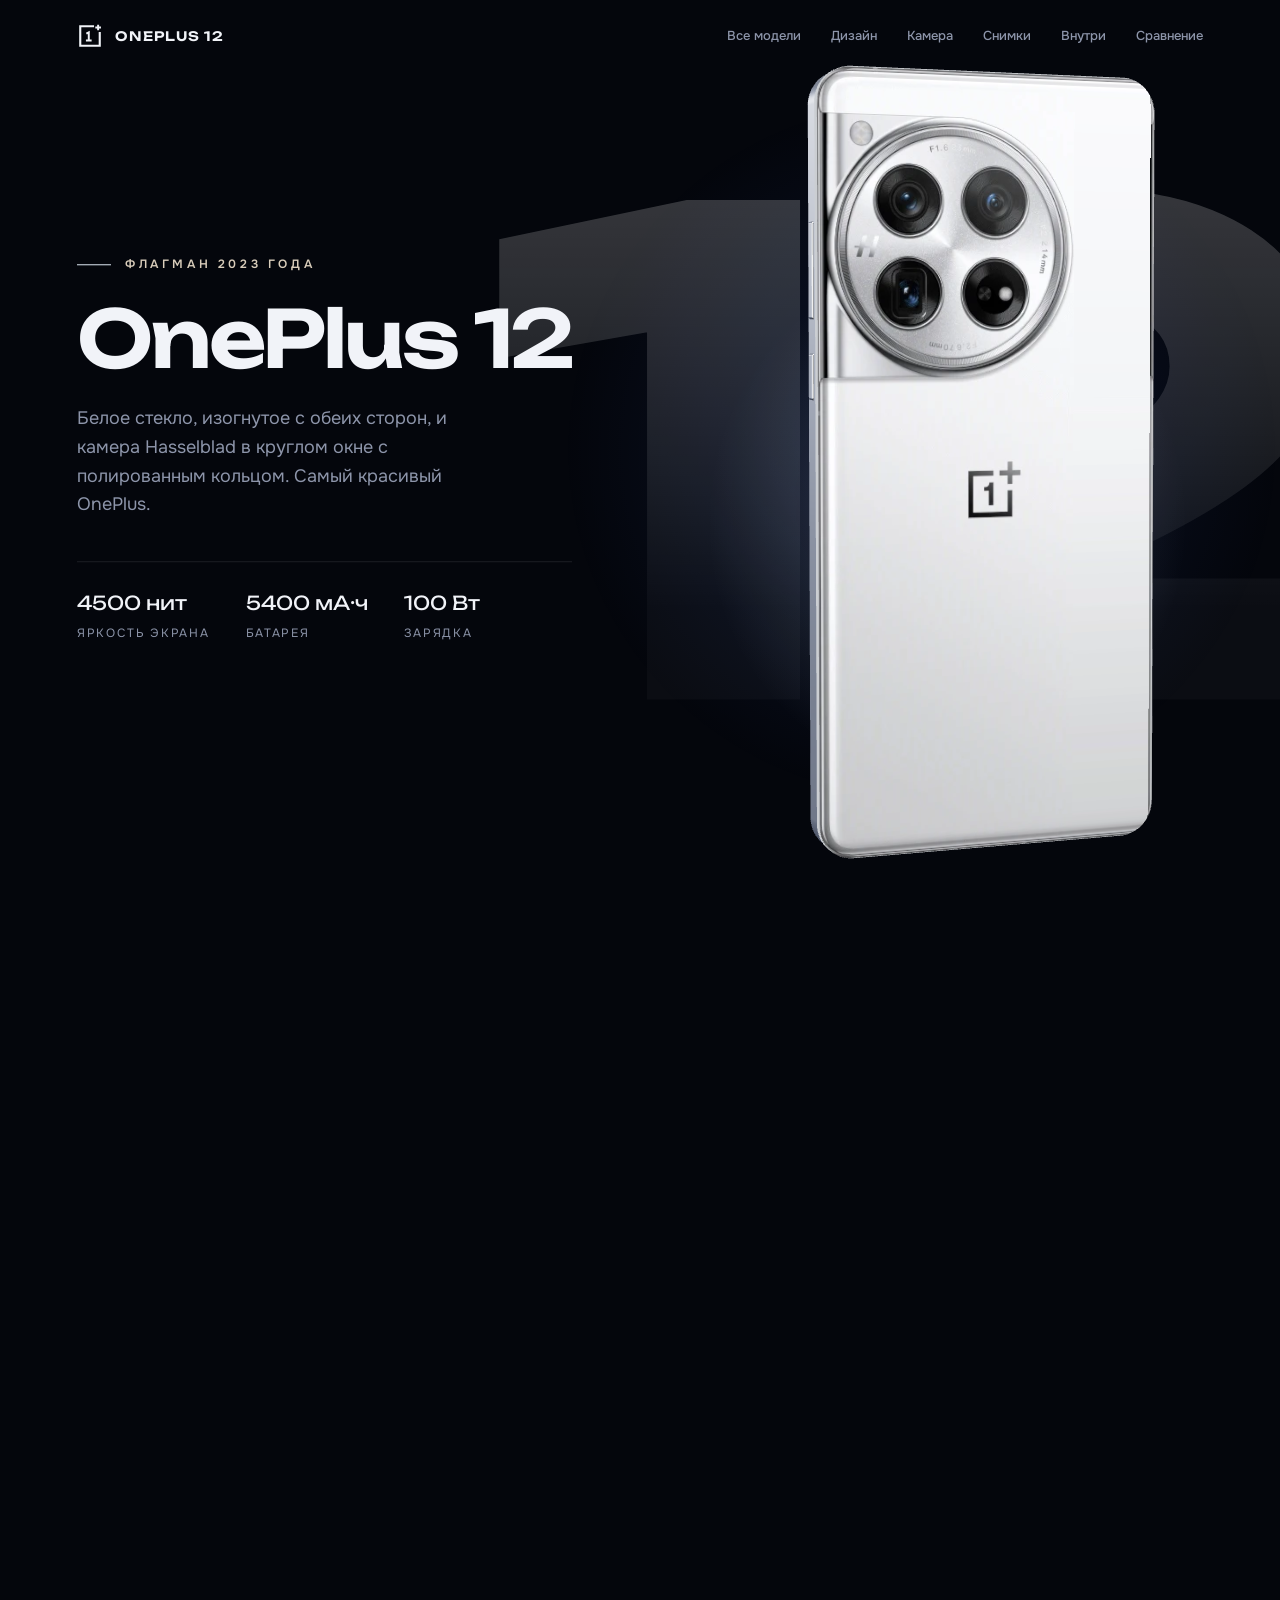
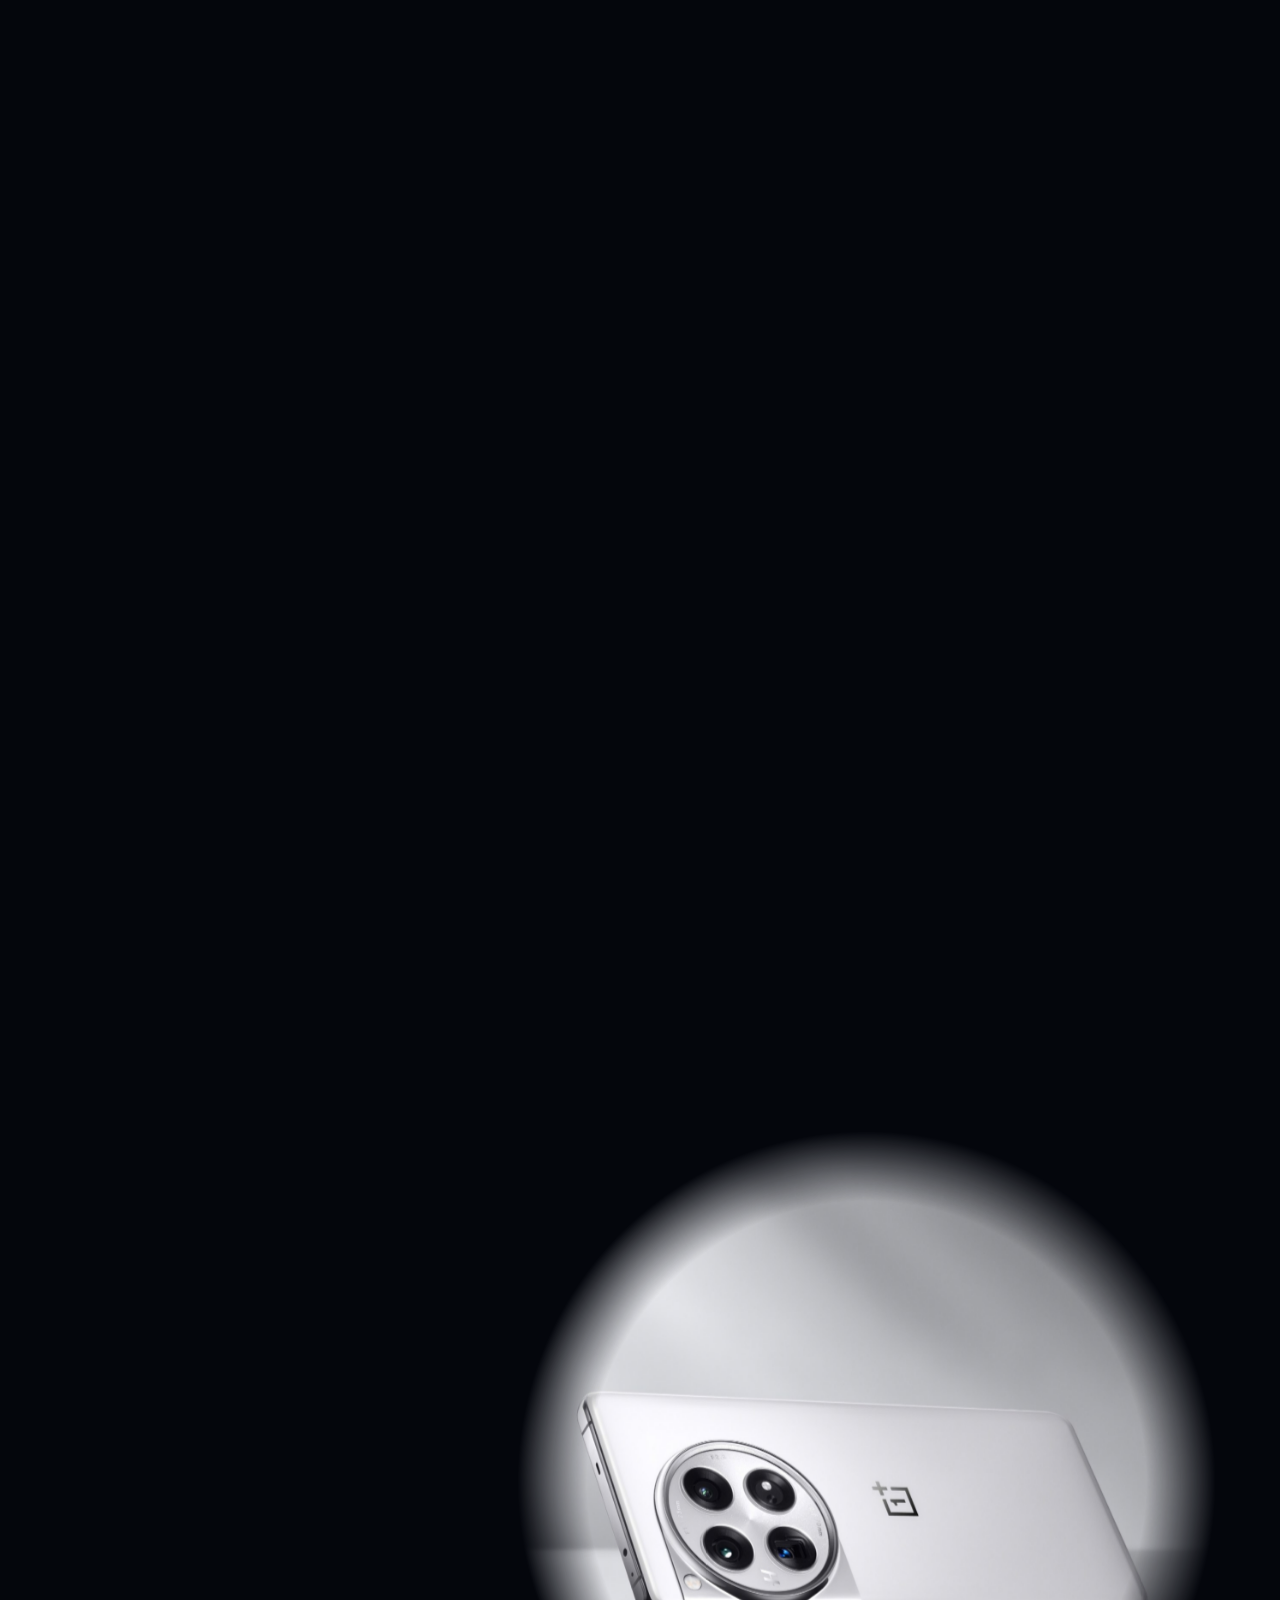
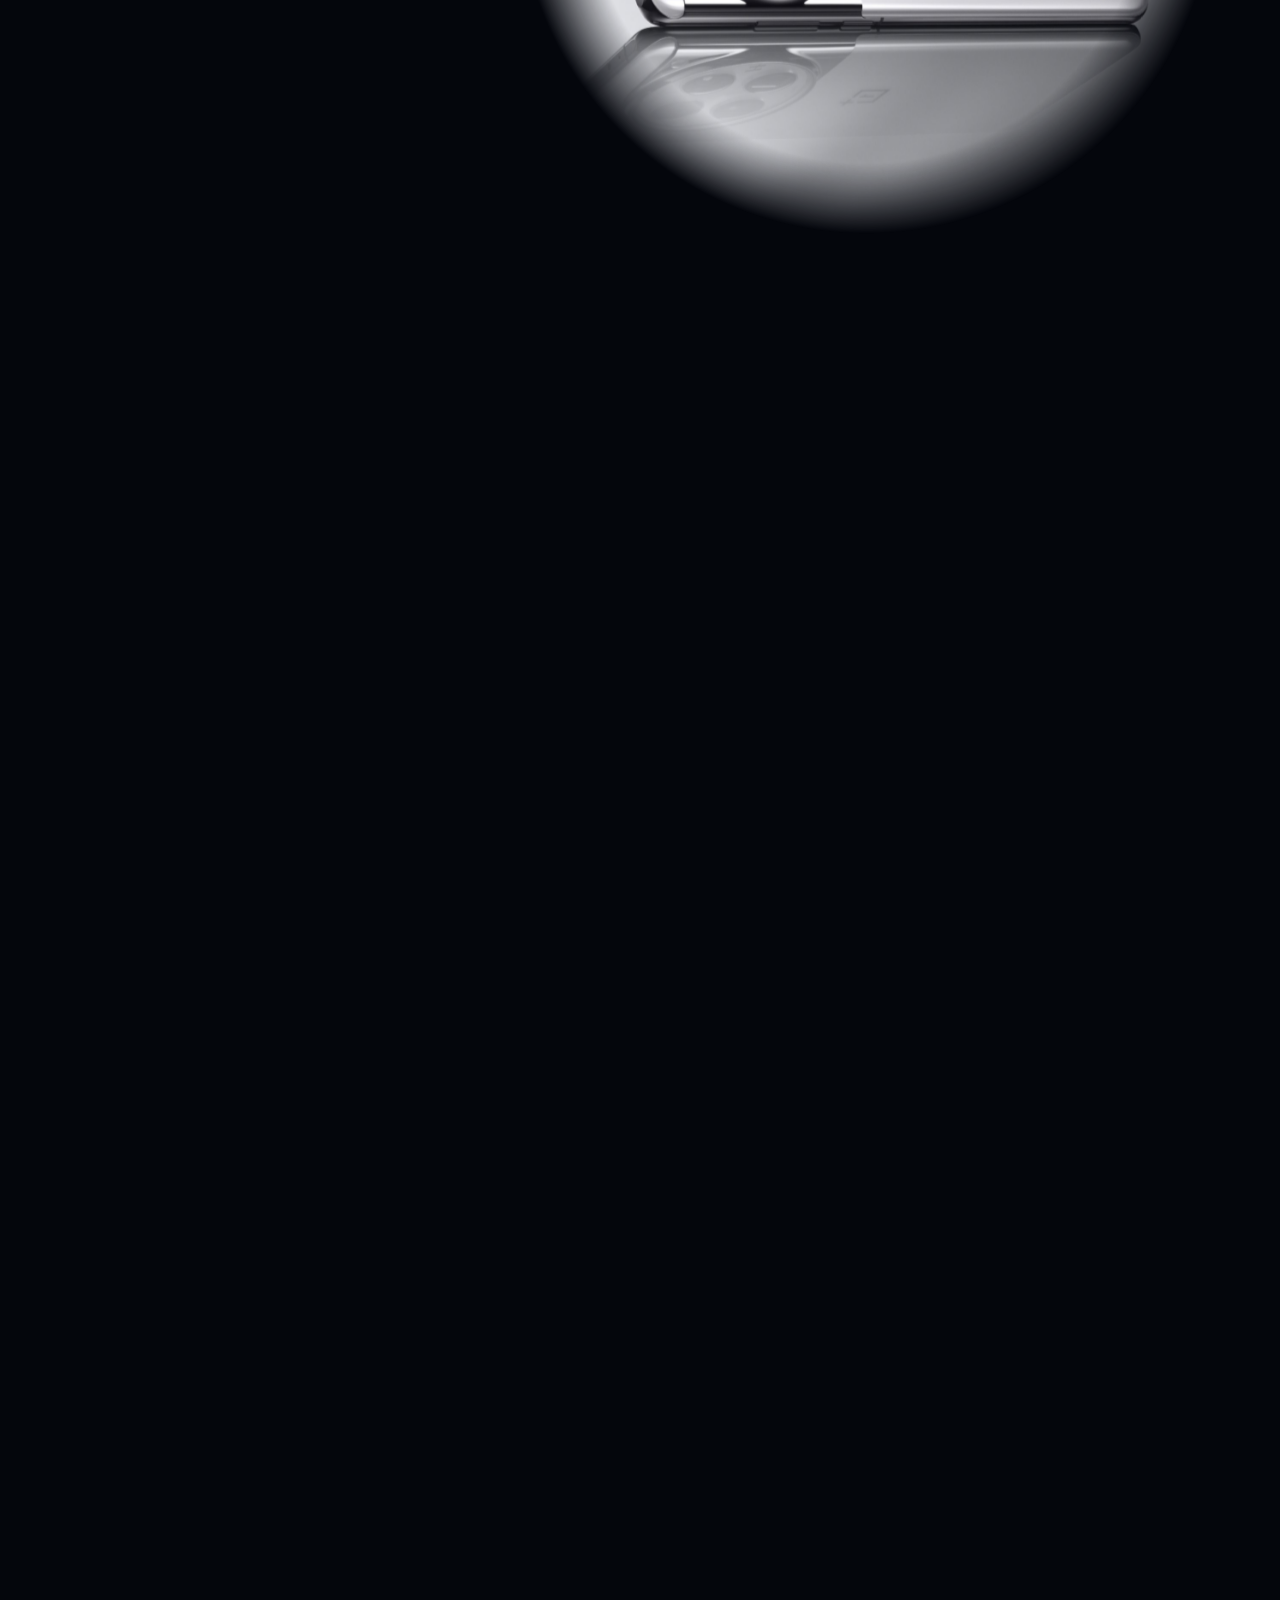
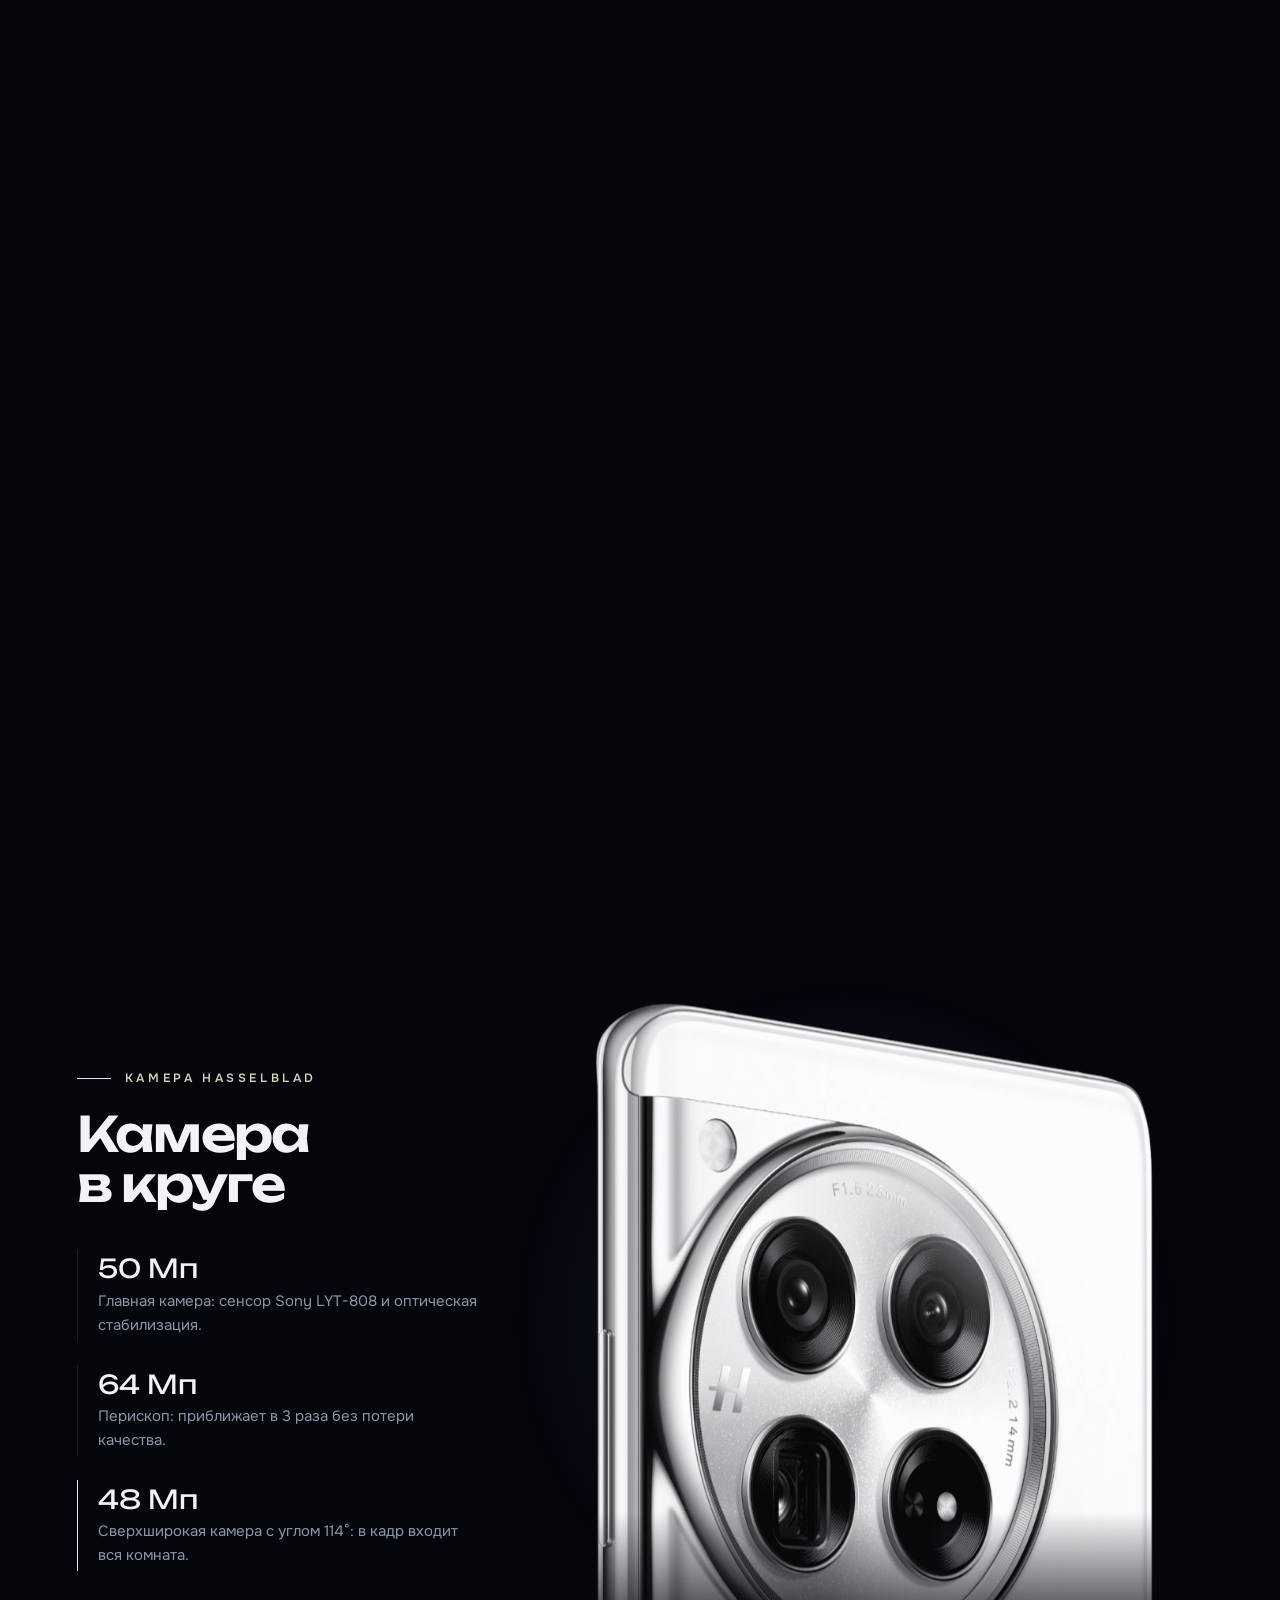
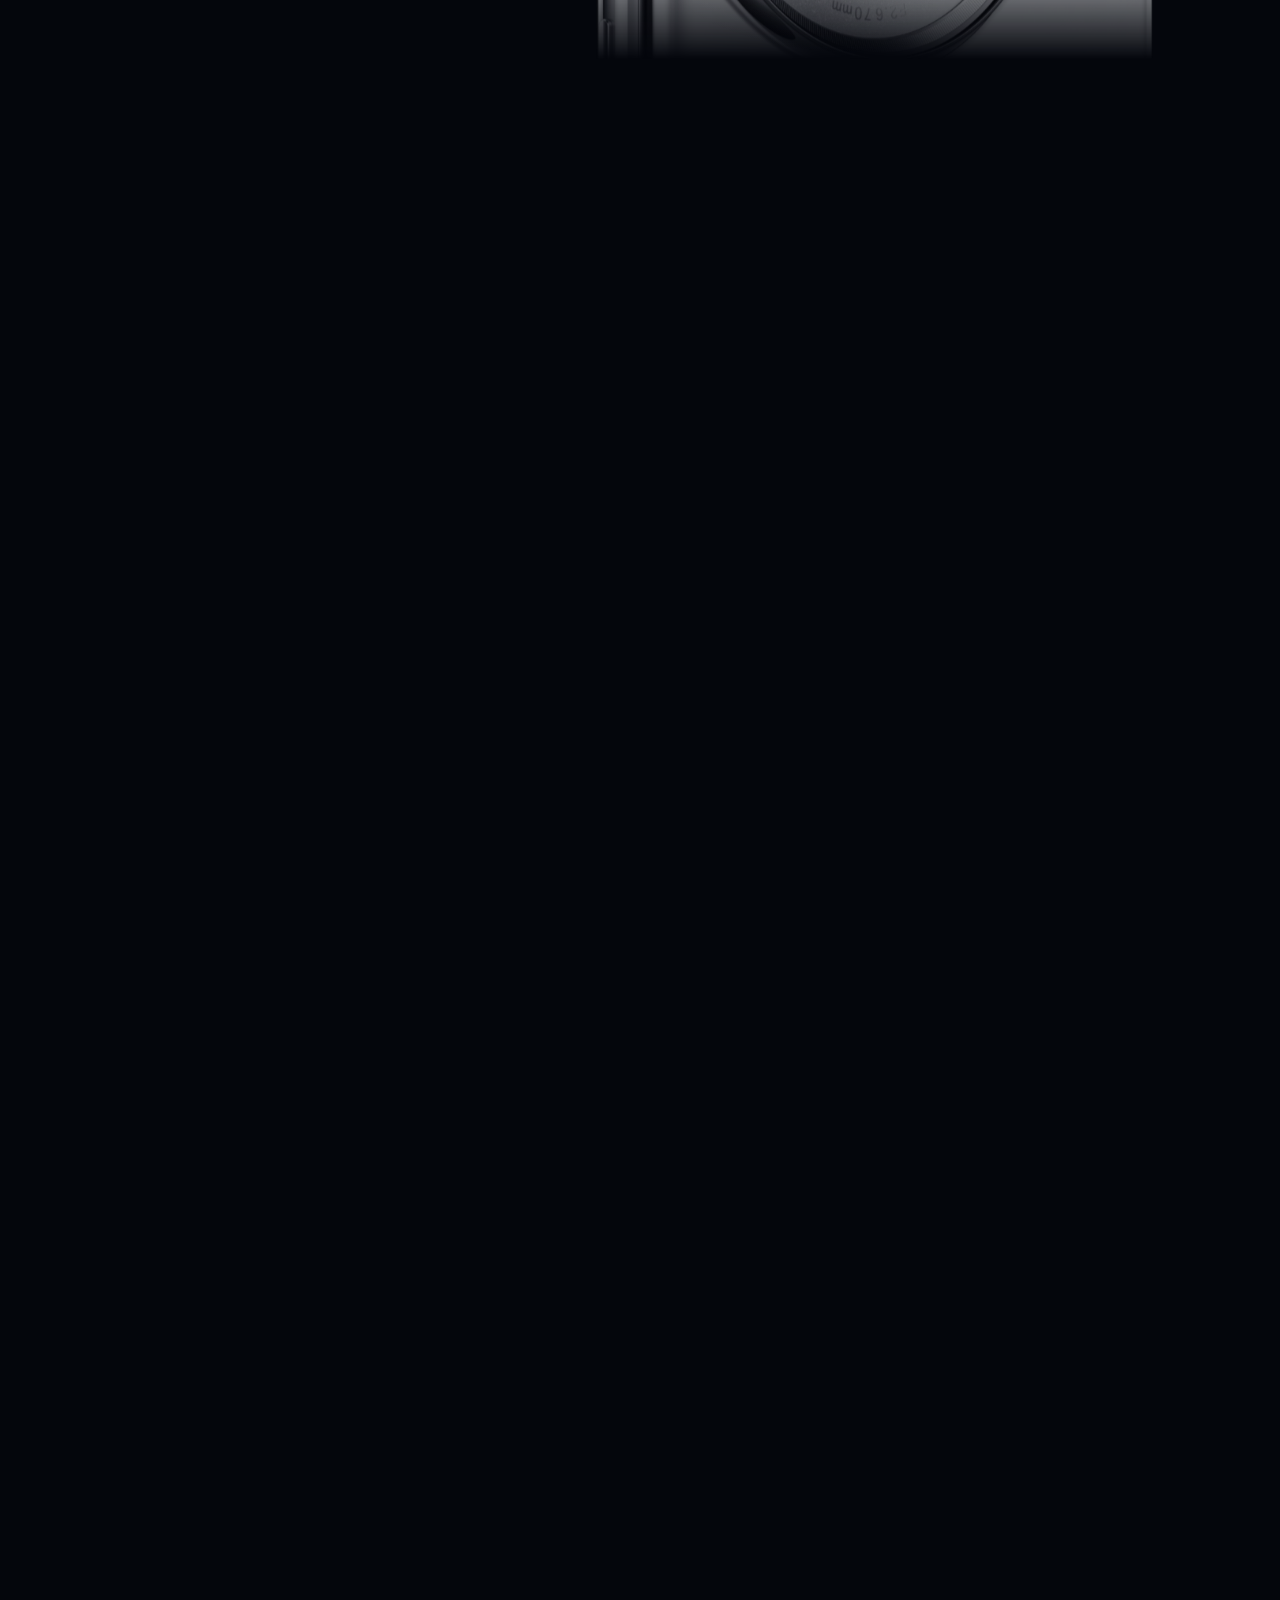
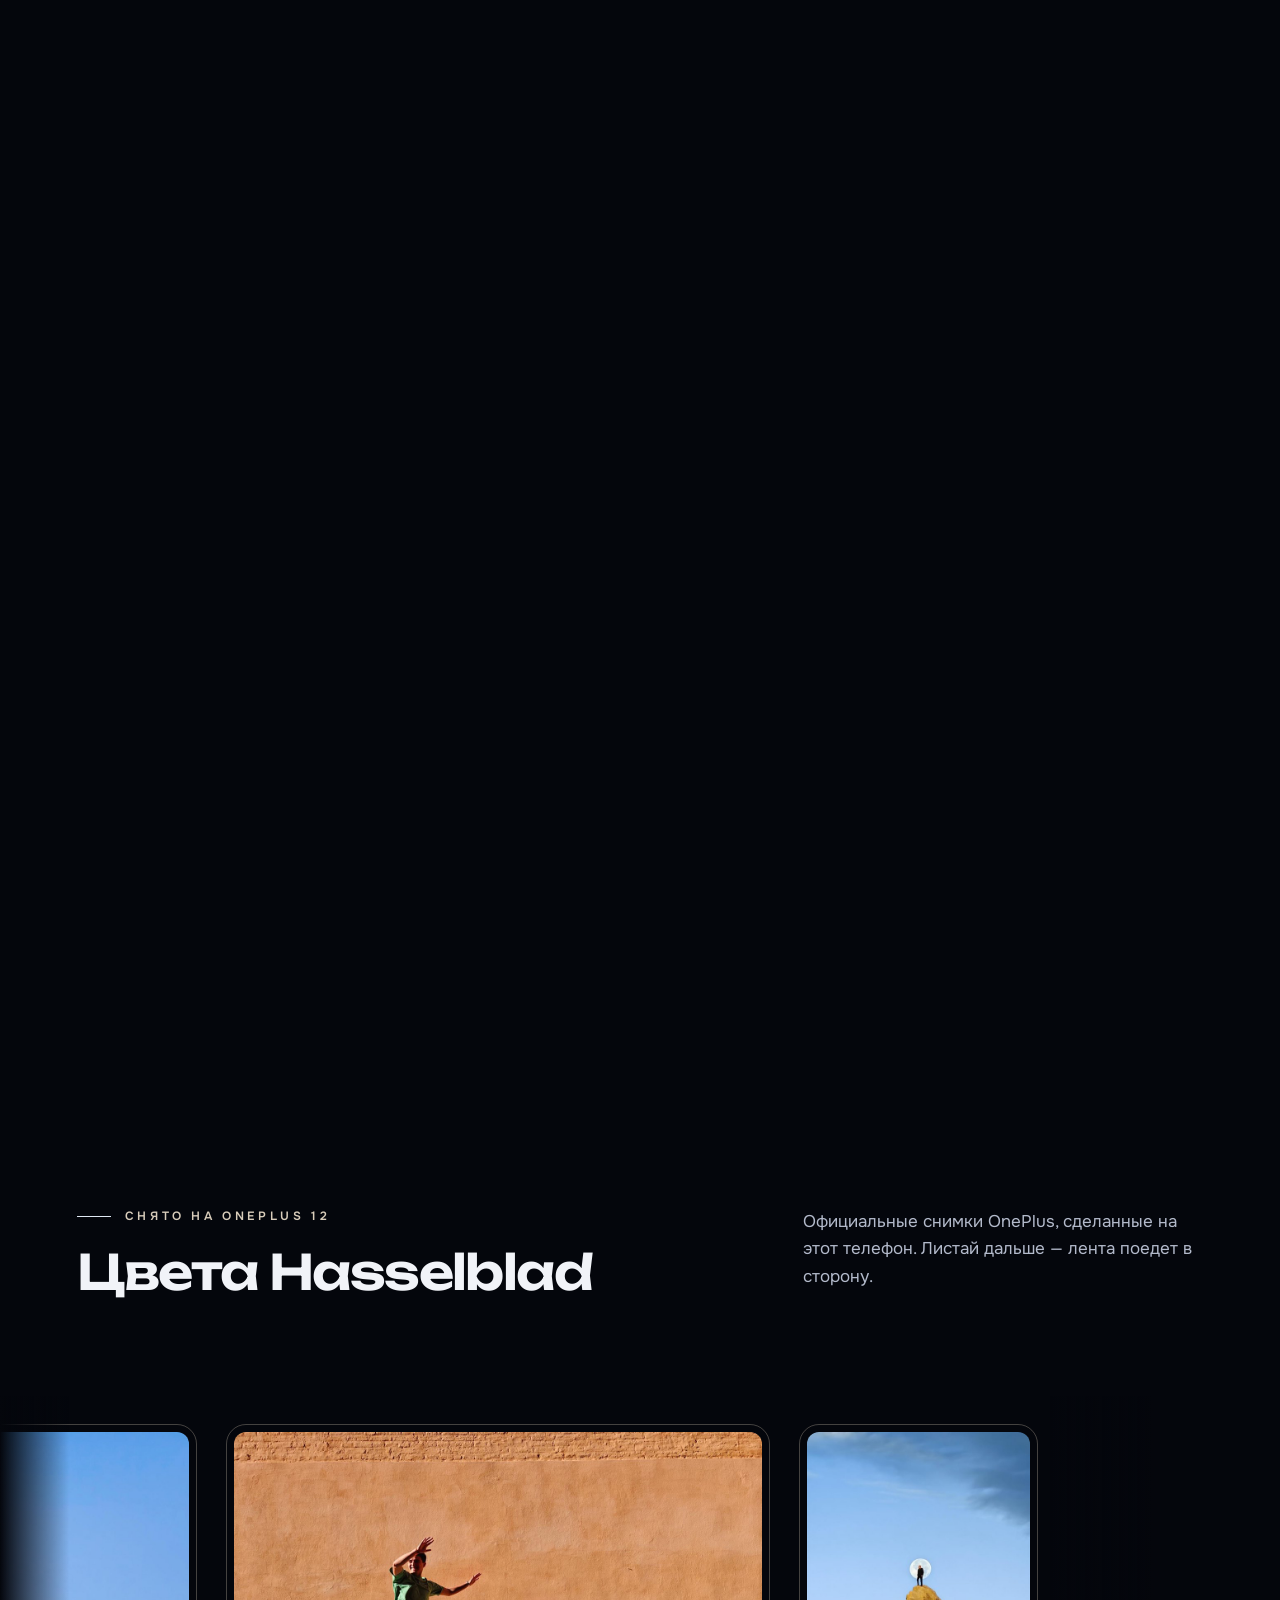
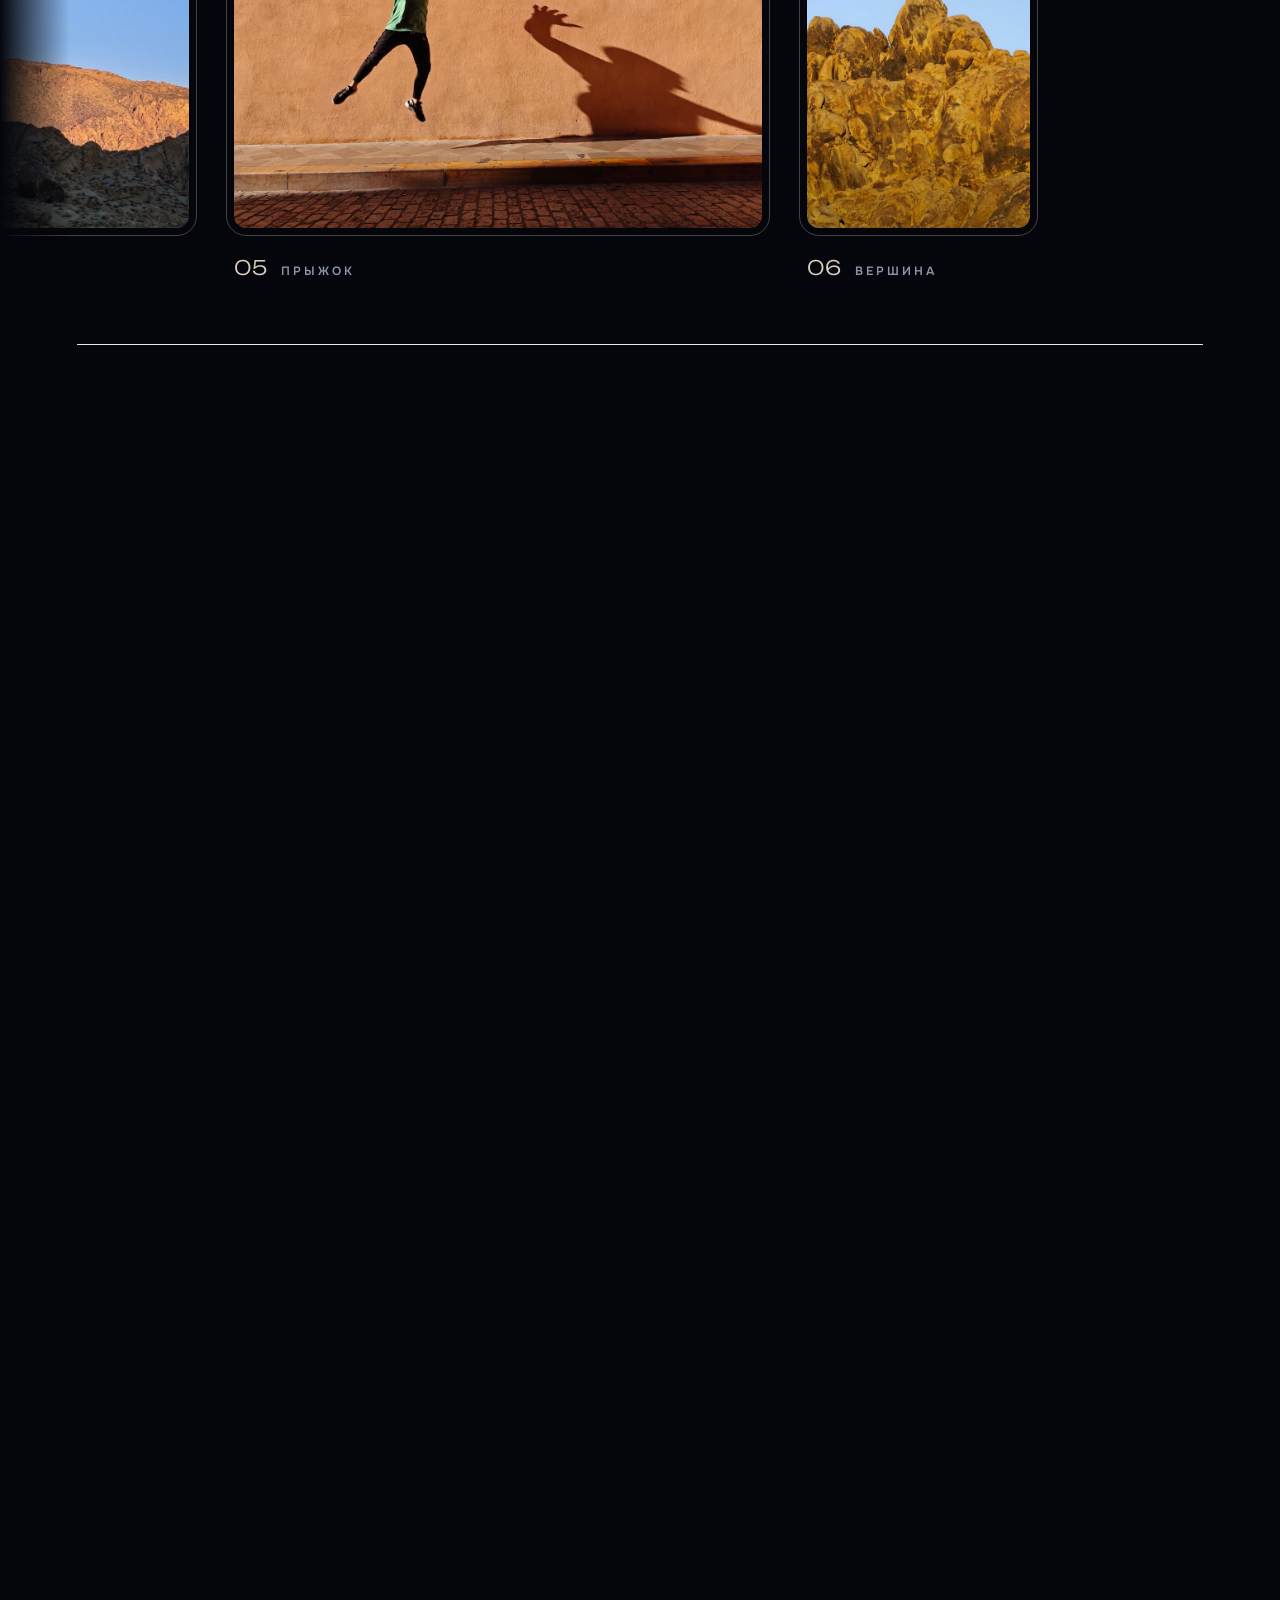
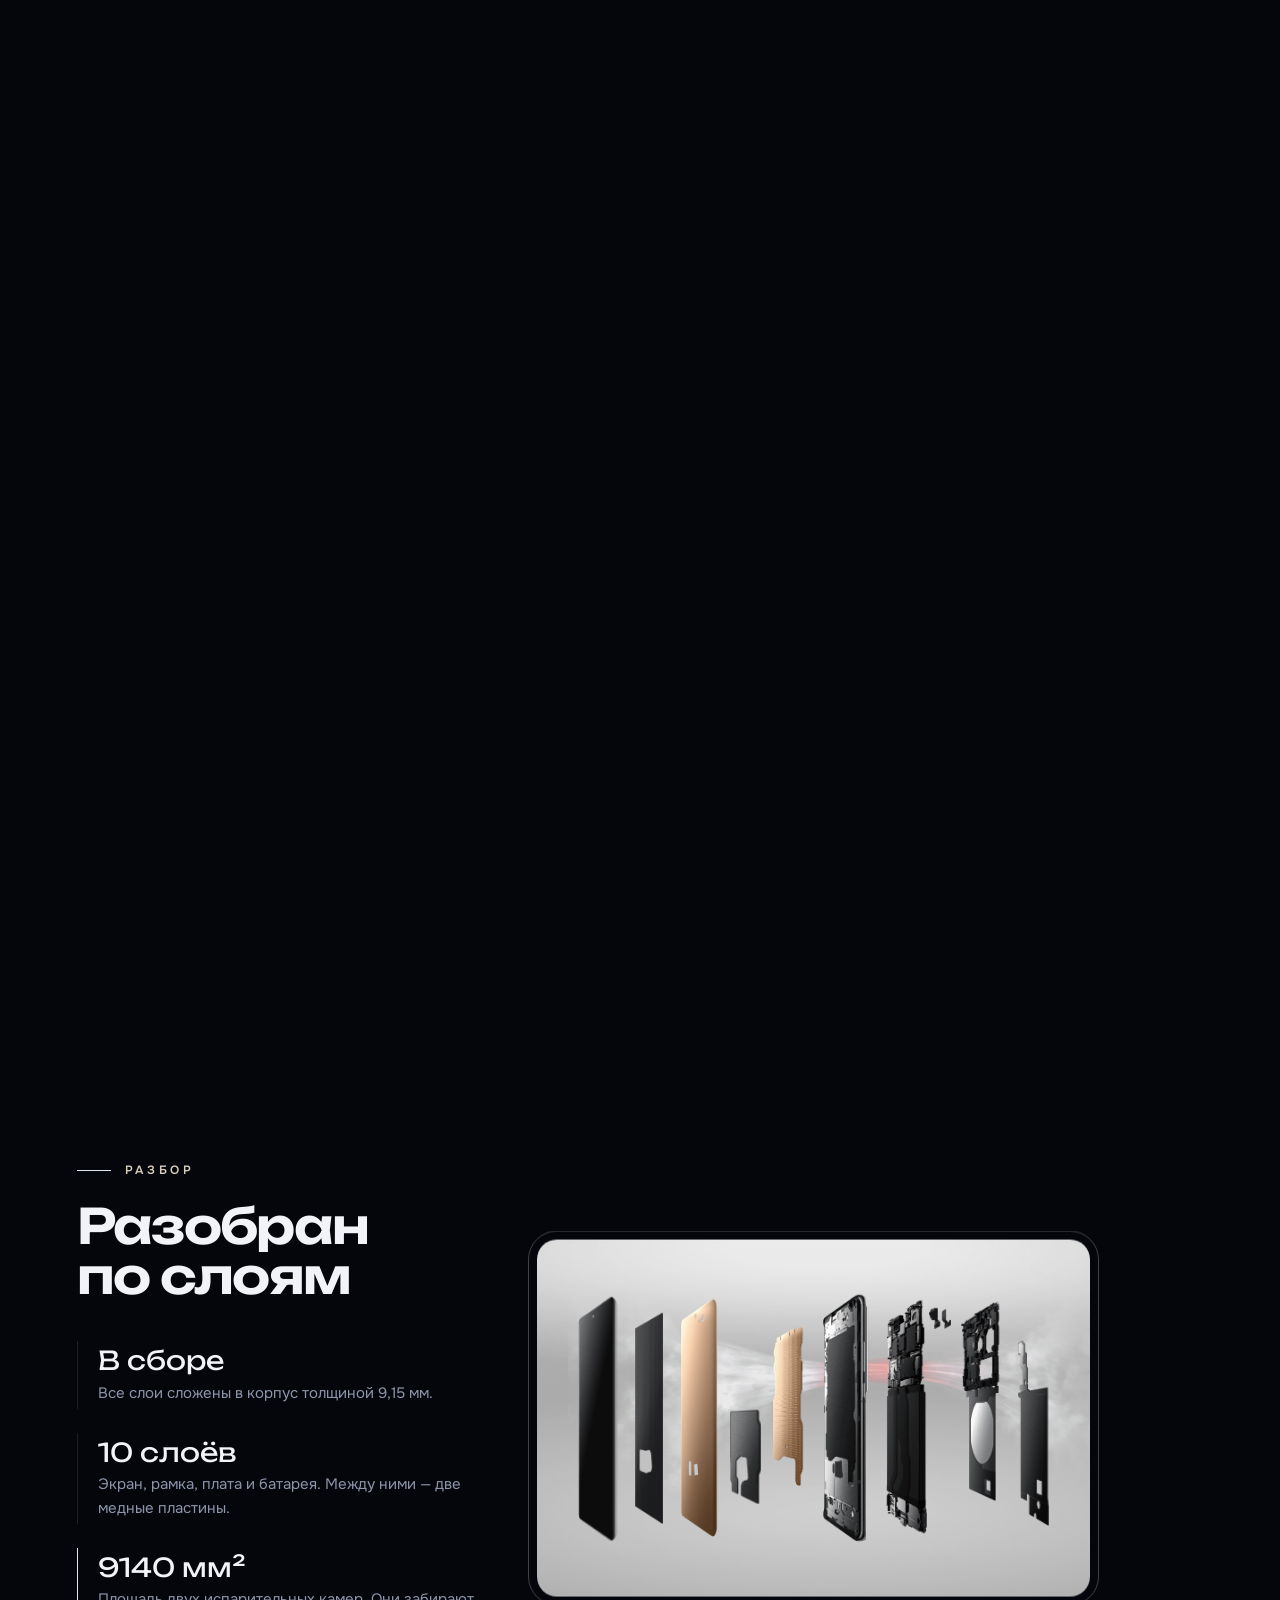
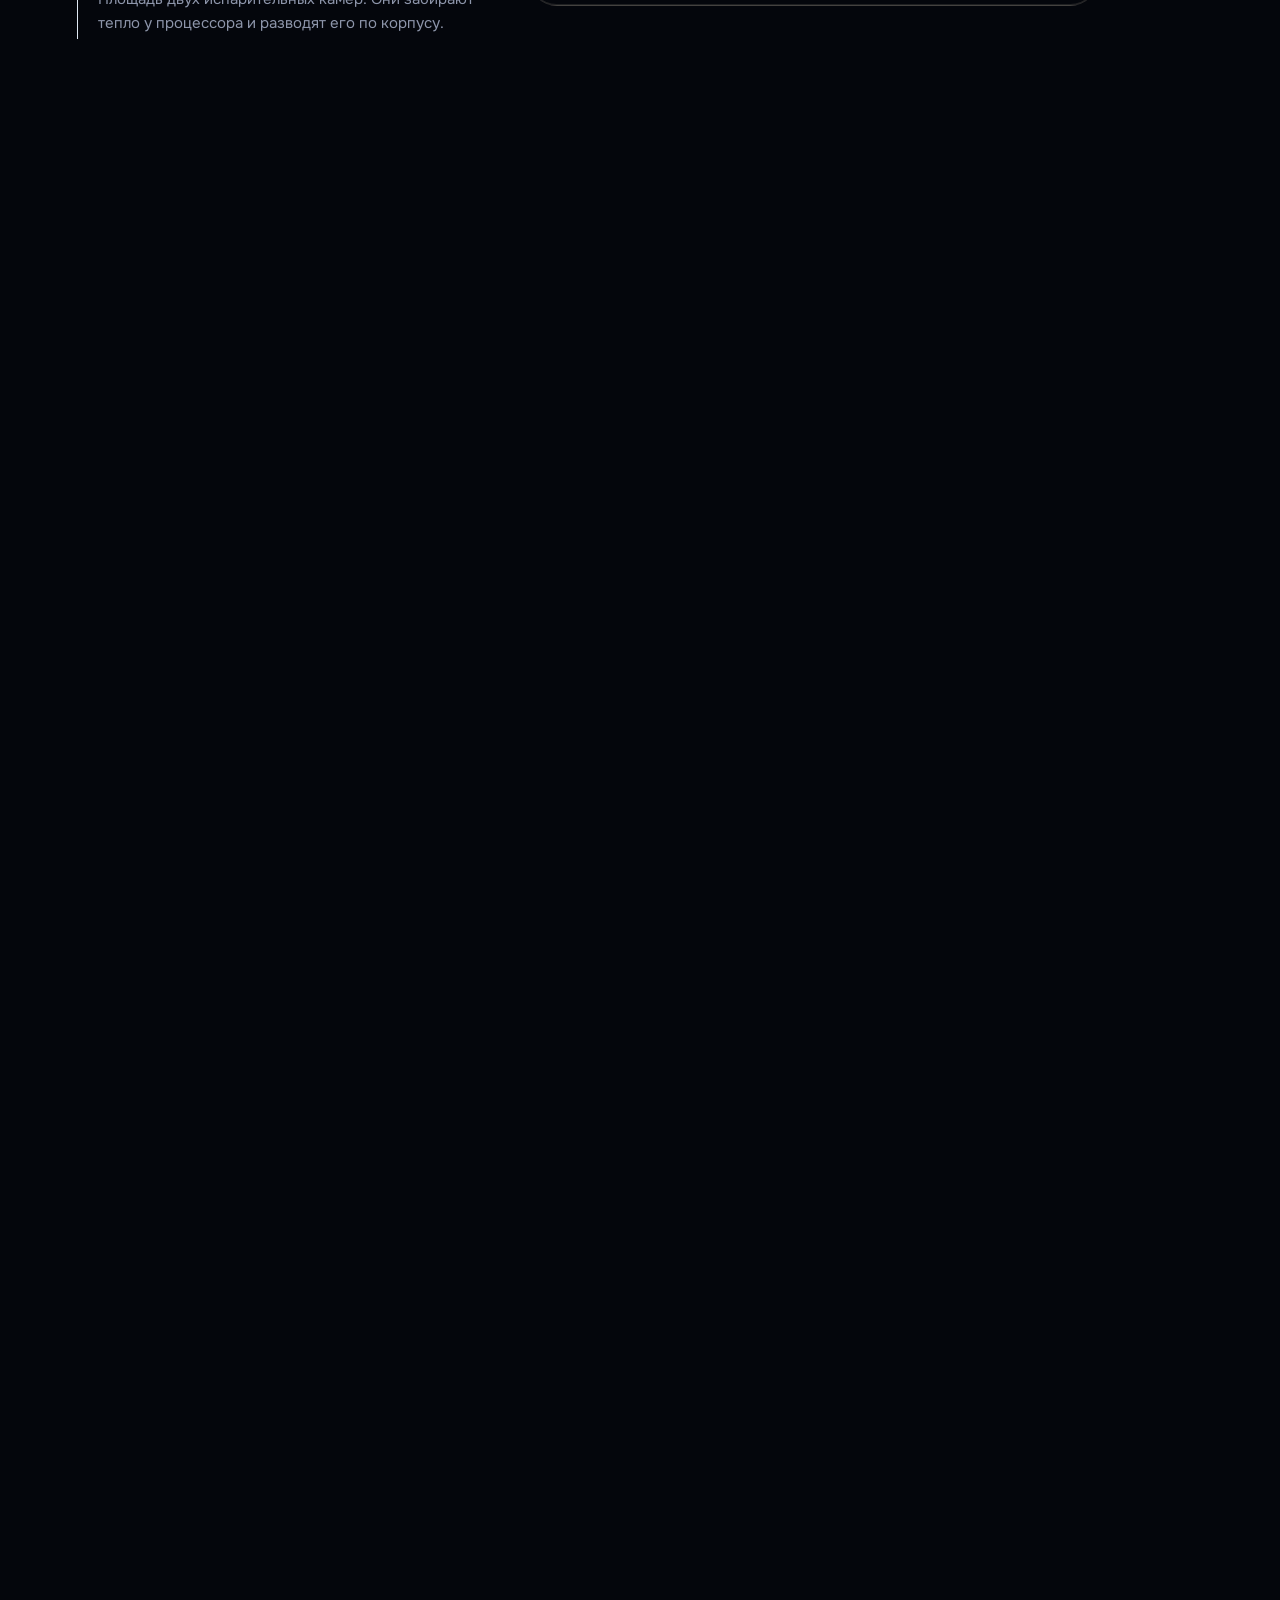
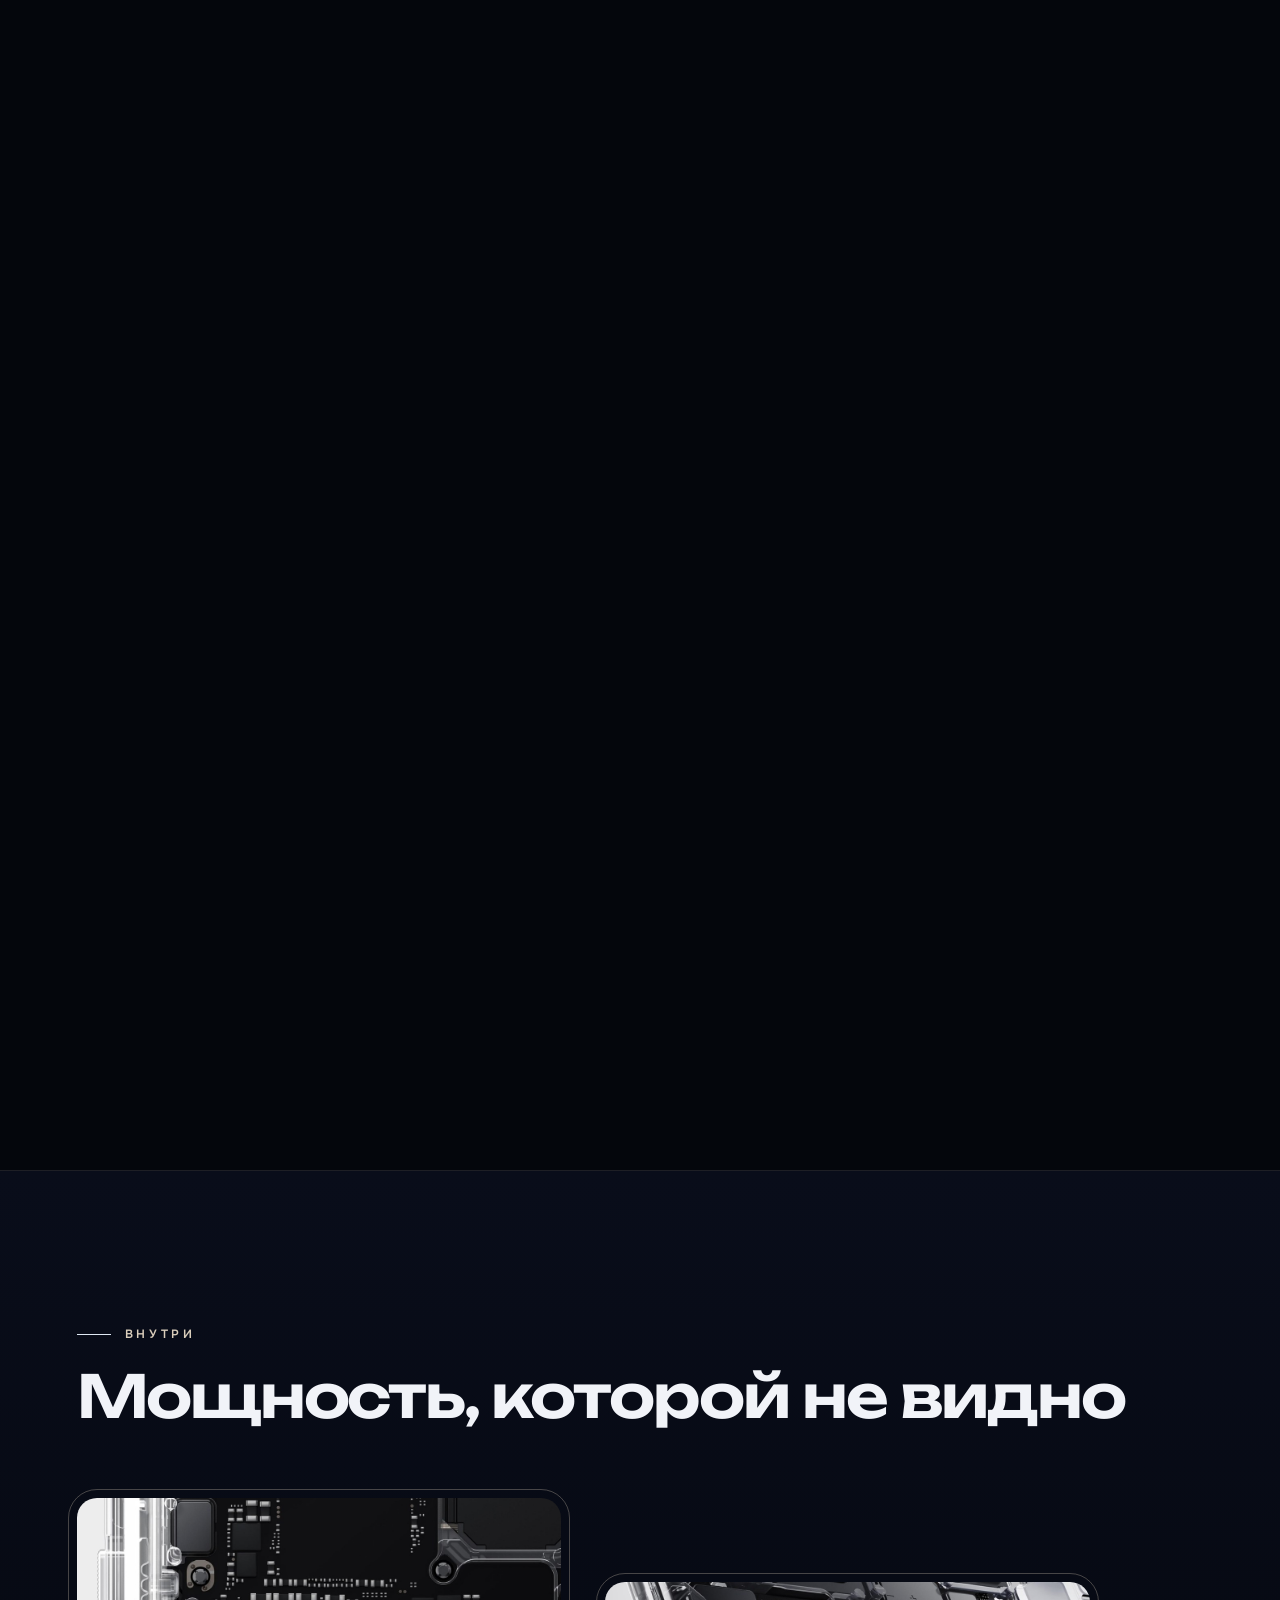
==== commit 6df8b031: "Телефон: крупные надписи целиком помещаются в экран Огромные слова и цифры за картинками на компьюте" ====
--- a/12.html
+++ b/12.html
@@ -17,7 +17,7 @@
   <link rel="preload" as="font" type="font/woff2" href="fonts/Onest-cyrillic.woff2" crossorigin>
   <link rel="preload" as="font" type="font/woff2" href="fonts/Onest-latin.woff2" crossorigin>
   <link rel="stylesheet" href="fonts/fonts.css?v=1">
-  <link rel="stylesheet" href="style.css?v=36">
+  <link rel="stylesheet" href="style.css?v=37">
   <link rel="stylesheet" href="twelve.css?v=11">
 </head>
 <!-- data-phone — ключ модели в data.js; класс is-12 включает оформление этой страницы из twelve.css -->
@@ -240,7 +240,7 @@
   <script src="data.js?v=33"></script>
   <!-- twelve.js добавляет сцены этой страницы, поэтому стоит перед общим page.js -->
   <script src="twelve.js?v=4"></script>
-  <script src="page.js?v=30"></script>
+  <script src="page.js?v=31"></script>
   <script type="module" src="hero-live.js?v=14"></script>
 </body>
 </html>
--- a/style.css
+++ b/style.css
@@ -733,6 +733,85 @@
   .teardown-copy .shot-text { display: none; }
 }
 
+/* ---------- Телефон в 3D на сенсорном экране: кнопка у модели и режим просмотра на весь экран (spin.js, viewer.js) ---------- */
+
+/* кнопка есть только там, где вертикальный жест листает страницу (телефоны, планшеты); с мышью модель крутится и так */
+.view3d-open { display: none; }
+@media (pointer: coarse) {
+  .view3d-open {
+    position: absolute;
+    bottom: -8px; left: 50%;
+    z-index: 4;
+    display: inline-flex;
+    align-items: center;
+    gap: 9px;
+    min-height: 44px;
+    padding: 0 16px 0 12px;
+    translate: -50% 0;
+    font-size: 11px;
+    font-weight: 600;
+    letter-spacing: 0.16em;
+    text-transform: uppercase;
+    white-space: nowrap;
+    color: var(--text);
+    border: 1px solid rgb(255 255 255 / 0.24);
+    border-radius: 999px;
+    background: rgb(6 9 18 / 0.78);
+    -webkit-tap-highlight-color: transparent;
+  }
+  .view3d-open::before { content: ""; flex: none; width: 18px; height: 18px; border: 1px solid var(--gold); border-radius: 50%; background: radial-gradient(circle, var(--gold) 2px, transparent 3px); }
+  .view3d-open:active { background: rgb(255 255 255 / 0.16); }
+  /* подсказка при первом показе: вокруг кнопки дважды расходится кольцо */
+  .view3d-open.is-new { animation: view3d-ping 1.3s ease-out 0.9s 2; }
+  /* подсказки «зажми и крути» написаны для мыши: на сенсорном экране вместо них кнопка */
+  .spin-hint, .model-hint { display: none; }
+}
+@keyframes view3d-ping {
+  from { box-shadow: 0 0 0 0 rgb(240 196 104 / 0.55); }
+  to { box-shadow: 0 0 0 16px rgb(240 196 104 / 0); }
+}
+
+/* режим просмотра: сверху название и «Готово», посередине модель, внизу ракурсы */
+.view3d {
+  position: fixed;
+  inset: 0;
+  z-index: 120;
+  display: grid;
+  grid-template-rows: auto minmax(0, 1fr) auto;
+  background: radial-gradient(90% 56% at 50% 44%, #121a2e, var(--bg) 74%);
+  opacity: 0;
+  visibility: hidden;
+  transition: opacity 0.25s, visibility 0.25s;
+  touch-action: none;
+  overscroll-behavior: none;
+  -webkit-user-select: none;
+  user-select: none;
+}
+.view3d.is-open { opacity: 1; visibility: visible; }
+.view3d:focus { outline: none; }
+.view3d-top { display: flex; align-items: center; justify-content: space-between; gap: 12px; padding: max(10px, env(safe-area-inset-top)) max(16px, env(safe-area-inset-right)) 6px max(18px, env(safe-area-inset-left)); }
+.view3d-name { font-family: var(--display); font-size: 13px; font-weight: 600; letter-spacing: 0.06em; text-transform: uppercase; color: var(--muted); }
+.view3d-close { flex: none; min-width: 96px; min-height: 44px; padding: 0 22px; font-size: 14px; font-weight: 700; color: var(--bg); border-radius: 999px; background: var(--gold); -webkit-tap-highlight-color: transparent; }
+.view3d-close:active { background: var(--sand); }
+.view3d-stage { position: relative; min-height: 0; touch-action: none; cursor: grab; }
+.view3d-stage.is-grabbed { cursor: grabbing; }
+/* холст (или рамка с ним), переехавший со страницы: занимает всё место между шапкой и ракурсами */
+.in-view3d { position: absolute !important; inset: 0 !important; display: block !important; width: 100% !important; height: 100% !important; max-width: none !important; margin: 0 !important; aspect-ratio: auto !important; translate: none !important; transform: none !important; opacity: 1 !important; -webkit-mask-image: none !important; mask-image: none !important; touch-action: none !important; pointer-events: none; }
+.in-view3d::before, .in-view3d::after, .in-view3d .view3d-open { display: none !important; }
+.view3d-bottom { display: grid; gap: 10px; padding: 6px max(12px, env(safe-area-inset-right)) max(14px, env(safe-area-inset-bottom)) max(12px, env(safe-area-inset-left)); }
+.view3d-hint { justify-self: center; max-width: 320px; font-size: 13px; line-height: 1.4; text-align: center; color: #aab1c4; transition: opacity 0.4s; }
+.view3d-hint.is-gone { opacity: 0; }
+.view3d-views { display: grid; grid-template-columns: repeat(3, 1fr); gap: 8px; }
+.view3d-views button { min-height: 44px; padding: 0 6px; font-size: 13px; font-weight: 600; color: var(--text); border: 1px solid var(--line); border-radius: 12px; background: rgb(255 255 255 / 0.05); transition: background 0.2s, color 0.2s, border-color 0.2s; -webkit-tap-highlight-color: transparent; }
+.view3d-views button.is-on { color: var(--bg); border-color: var(--sand); background: var(--sand); }
+/* телефон боком: ракурсы в один ряд, подсказка не занимает высоту */
+@media (orientation: landscape) and (max-height: 480px) {
+  .view3d-top { padding-top: max(6px, env(safe-area-inset-top)); padding-bottom: 2px; }
+  .view3d-bottom { gap: 0; padding-top: 2px; padding-bottom: max(8px, env(safe-area-inset-bottom)); }
+  /* подсказка встаёт в шапку, между названием и «Готово»: под моделью для неё нет места */
+  .view3d-hint { position: absolute; top: max(8px, env(safe-area-inset-top)); left: 50%; display: grid; align-content: center; min-height: 44px; max-width: calc(100vw - 330px); translate: -50% 0; font-size: 12px; pointer-events: none; }
+  .view3d-views { grid-template-columns: repeat(6, 1fr); }
+}
 /* ---------- Без анимаций: сцены не прилипают, всё показано сразу ---------- */
 
 .no-motion .scene { height: auto; }
